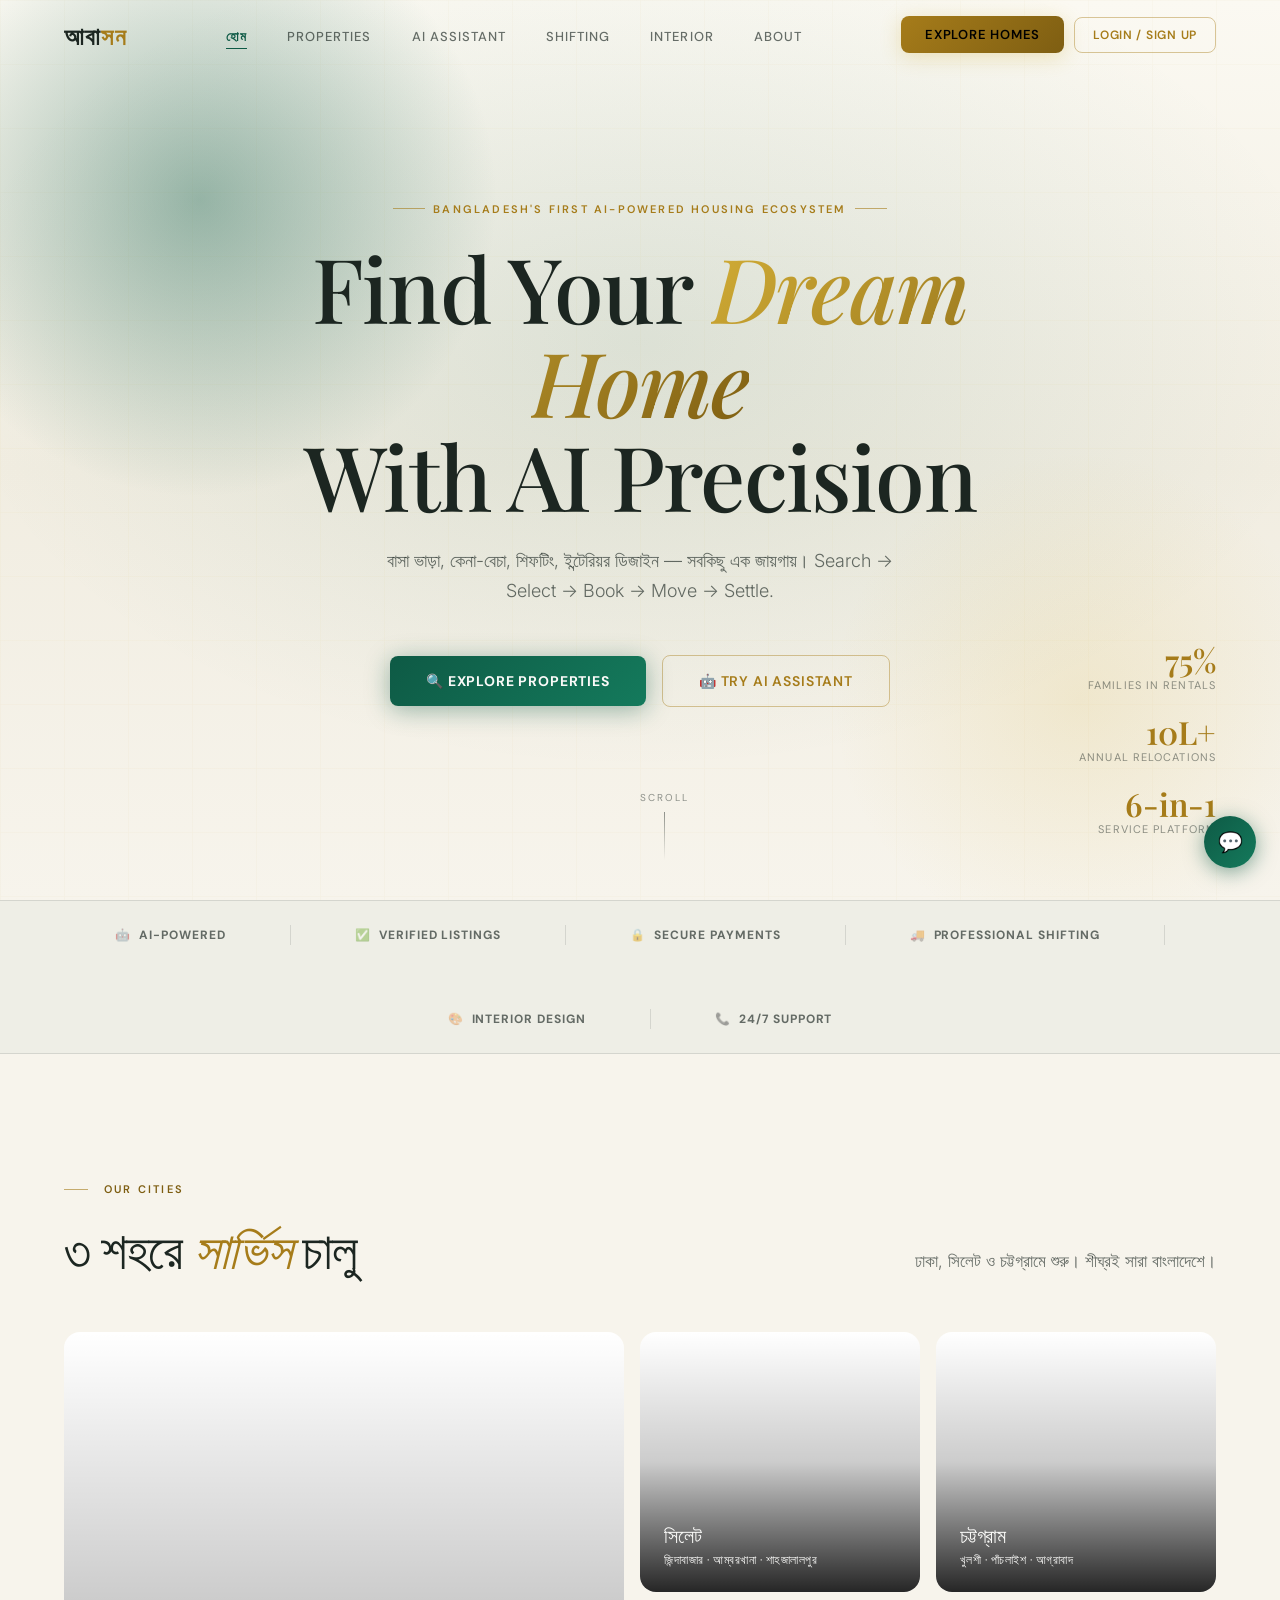
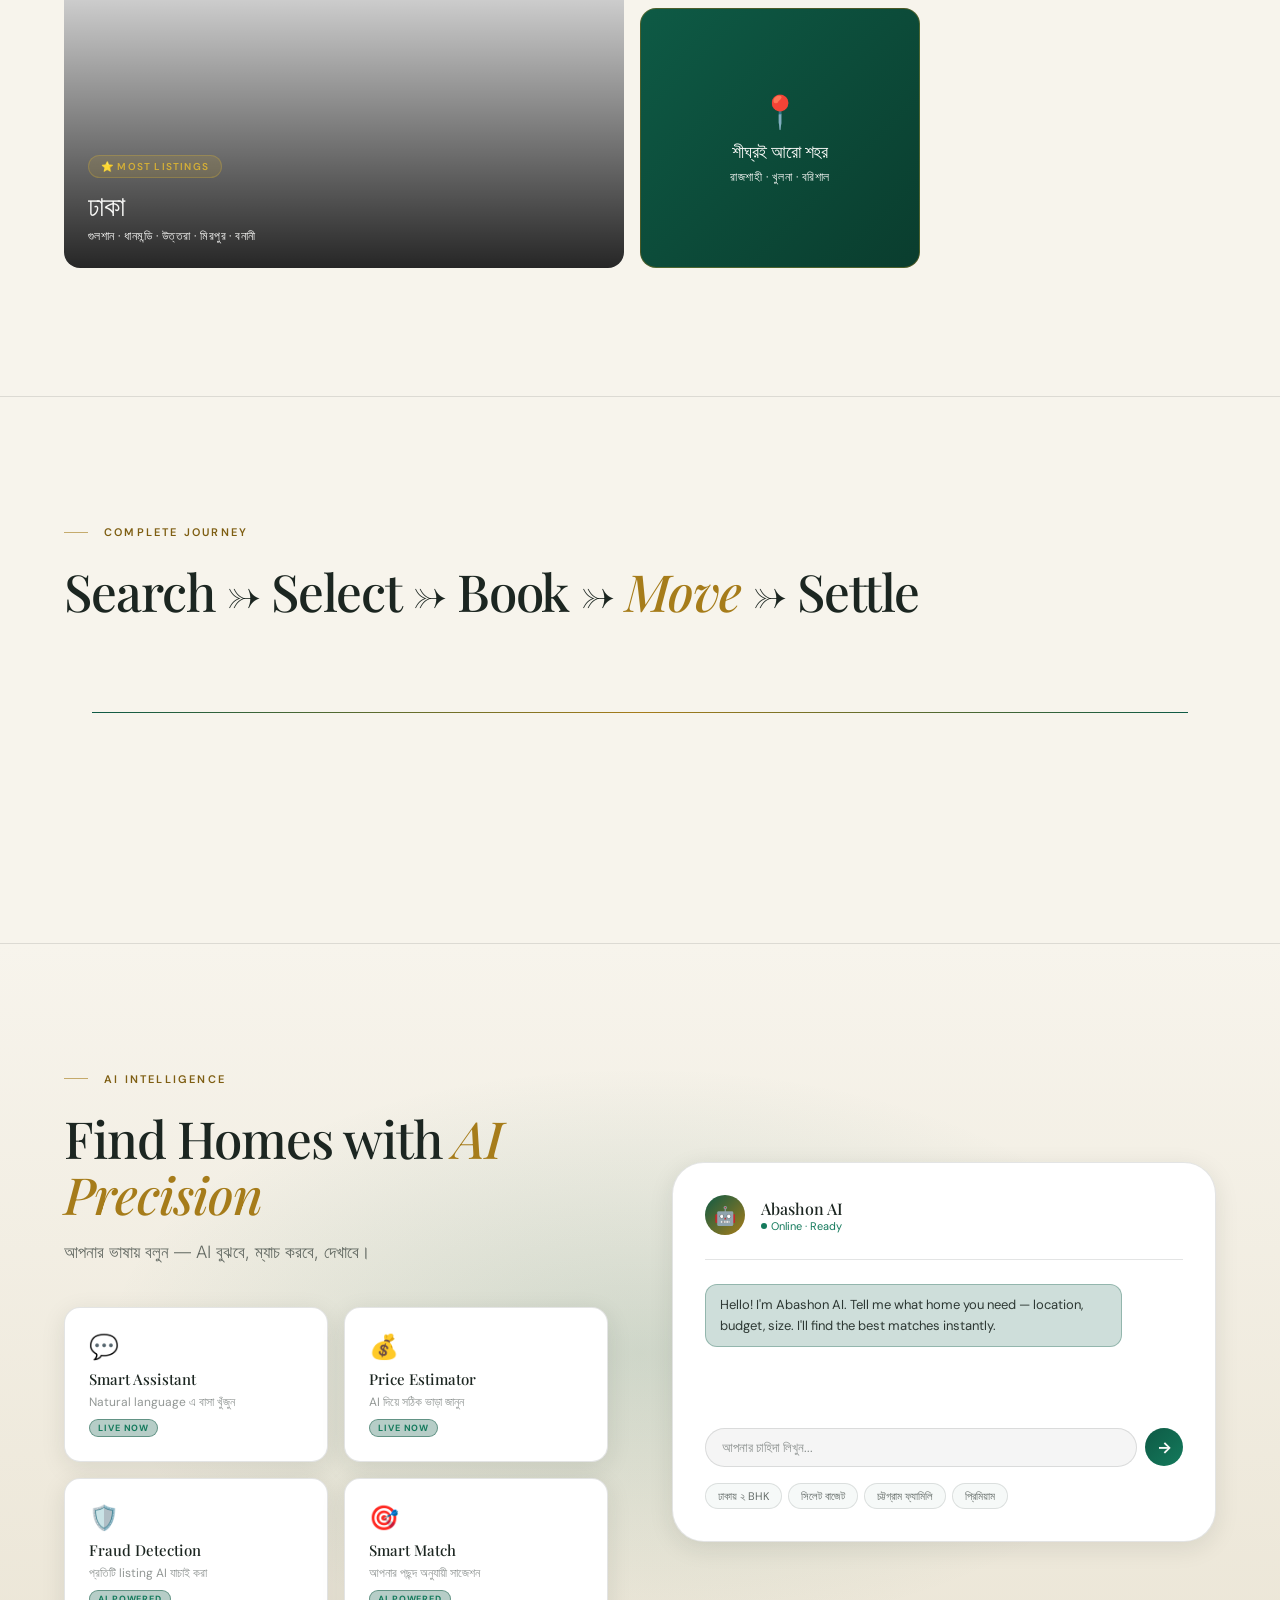
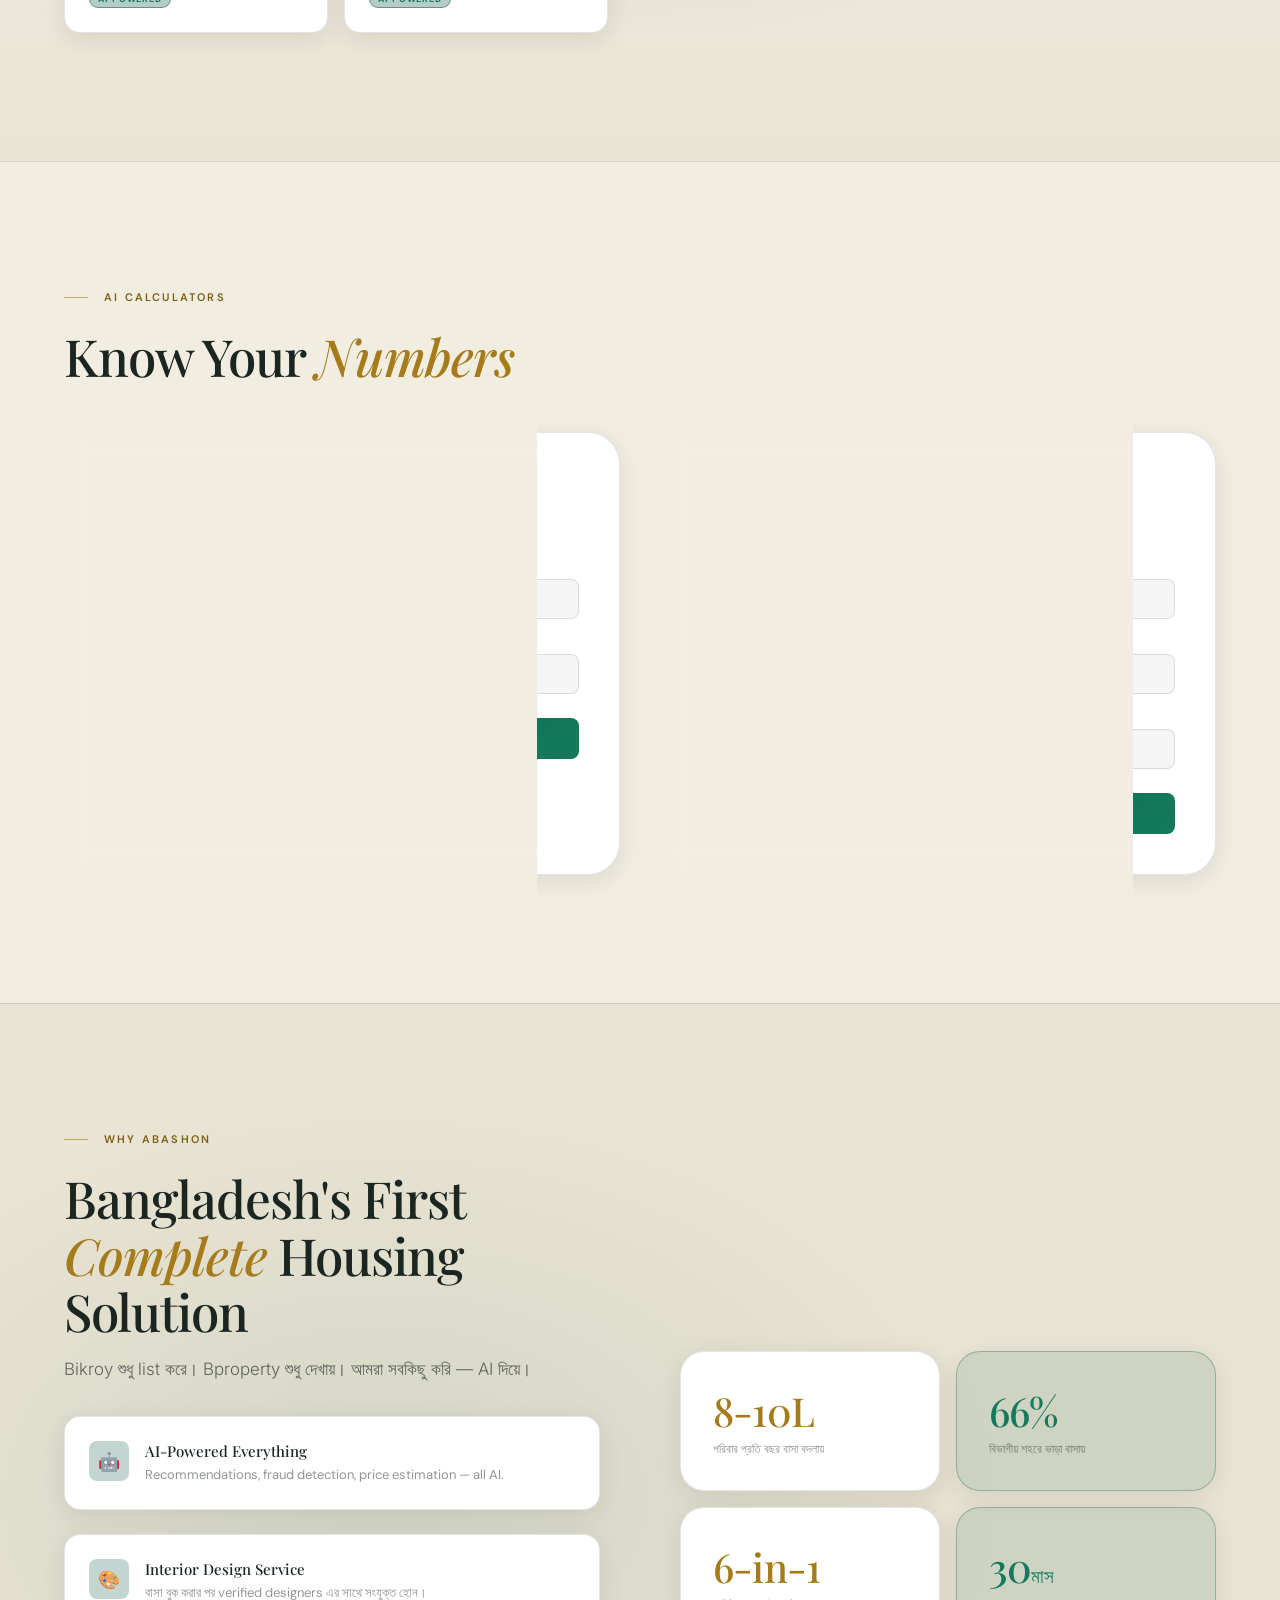
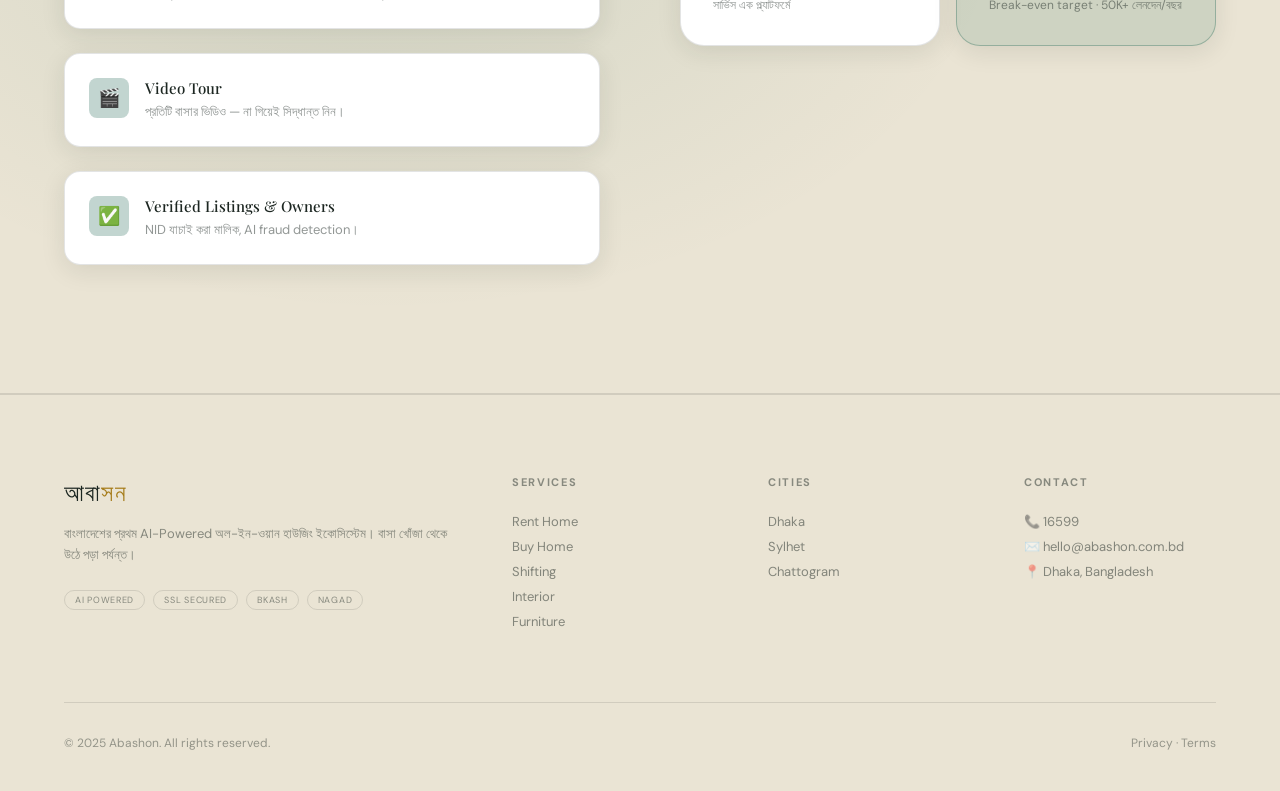
==== index.html @ 8231352d "Adding the Abason project to the github" ====
<!DOCTYPE html>
<html lang="bn">
<head>
<meta charset="UTF-8"/>
<meta name="viewport" content="width=device-width, initial-scale=1.0"/>
<title>Abashon | আবাসন — Luxury Housing Ecosystem</title>
<link href="https://fonts.googleapis.com/css2?family=Playfair+Display:ital,wght@0,400;0,500;0,600;0,700;1,400;1,500&family=Inter:wght@300;400;500;600;700&family=DM+Sans:wght@300;400;500;600&display=swap" rel="stylesheet"/>
<link rel="stylesheet" href="css/style.css"/>
</head>
<body>
<!-- CURSOR -->
<div id="cursor"></div>
<div id="cursor-follower"></div>

<!-- LOADER -->
<div id="loader">
  <div class="loader-logo">আবা<span>সন</span></div>
  <div class="loader-bar-wrap"><div class="loader-bar"></div></div>
  <div class="loader-text">Bangladesh's First AI Housing Ecosystem</div>
</div>

<!-- NAV -->
<nav id="navbar">
  <div class="nav-logo" onclick="goPage('home')" style="cursor:pointer">আবা<span>সন</span></div>
  <ul class="nav-links">
    <li><a data-p="home" onclick="goPage('home')">হোম</a></li>
    <li><a data-p="listings" onclick="goPage('listings')">Properties</a></li>
    <li><a data-p="ai" onclick="goPage('ai')">AI Assistant</a></li>
    <li><a data-p="shifting" onclick="goPage('shifting')">Shifting</a></li>
    <li><a data-p="interior" onclick="goPage('interior')">Interior</a></li>
    <li><a data-p="about" onclick="goPage('about')">About</a></li>
  </ul>
  <div style="display:flex;gap:10px;align-items:center">
    <button id="nav-explore" class="nav-cta ripple-container" onclick="goPage('listings')"><span>Explore Homes</span></button>
    <button id="nav-addprop" class="nav-cta ripple-container" style="display:none" onclick="openAddProperty()"><span>＋ Add Property</span></button>
    <span id="nav-auth" style="display:flex;gap:10px;align-items:center"></span>
  </div>
</nav>

<!-- ═══ HOME PAGE ═══ -->
<div class="page active" id="page-home">

  <!-- HERO -->
  <section class="hero">
    <div class="hero-bg"></div>
    <div class="hero-grid"></div>
    <div class="hero-orb-1"></div>
    <div class="hero-orb-2"></div>
    <div class="hero-content">
      <div class="hero-eyebrow">Bangladesh's First AI-Powered Housing Ecosystem</div>
      <h1 class="hero-h1">Find Your <em>Dream Home</em><br/>With AI Precision</h1>
      <p class="hero-sub">বাসা ভাড়া, কেনা-বেচা, শিফটিং, ইন্টেরিয়র ডিজাইন — সবকিছু এক জায়গায়। Search → Select → Book → Move → Settle.</p>
      <div class="hero-actions">
        <button class="btn-primary ripple-container" onclick="goPage('listings')"><span>🔍 Explore Properties</span></button>
        <button class="btn-outline" onclick="goPage('ai')">🤖 Try AI Assistant</button>
      </div>
    </div>
    <div class="hero-stats">
      <div class="hero-stat"><div class="hero-stat-num"><span class="counter" data-target="75">0</span>%</div><div class="hero-stat-label">Families in Rentals</div></div>
      <div class="hero-stat"><div class="hero-stat-num"><span class="counter" data-target="10">0</span>L+</div><div class="hero-stat-label">Annual Relocations</div></div>
      <div class="hero-stat"><div class="hero-stat-num">6-in-1</div><div class="hero-stat-label">Service Platform</div></div>
    </div>
    <div class="hero-scroll">
      <span class="scroll-text">Scroll</span>
      <div class="scroll-line"></div>
    </div>
  </section>

  <!-- TRUST BAR -->
  <div class="trust-bar">
    <div class="trust-inner">
      <div class="trust-item">🤖 <strong>AI-Powered</strong></div>
      <div class="trust-sep"></div>
      <div class="trust-item">✅ <strong>Verified Listings</strong></div>
      <div class="trust-sep"></div>
      <div class="trust-item">🔒 <strong>Secure Payments</strong></div>
      <div class="trust-sep"></div>
      <div class="trust-item">🚚 <strong>Professional Shifting</strong></div>
      <div class="trust-sep"></div>
      <div class="trust-item">🎨 <strong>Interior Design</strong></div>
      <div class="trust-sep"></div>
      <div class="trust-item">📞 <strong>24/7 Support</strong></div>
    </div>
  </div>

  <!-- CITIES -->
  <section class="city-section">
    <div class="container">
      <div class="city-header reveal">
        <div>
          <div class="section-eyebrow">Our Cities</div>
          <div class="section-title">৩ শহরে <em>সার্ভিস</em> চালু</div>
        </div>
        <p class="section-sub">ঢাকা, সিলেট ও চট্টগ্রামে শুরু। শীঘ্রই সারা বাংলাদেশে।</p>
      </div>
      <div class="city-grid reveal">
        <div class="city-card tall" onclick="filterCityGo('ঢাকা')">
          <div class="city-card-img" style="background-image:url('https://images.unsplash.com/photo-1610642372651-fe6e7bc9a017?w=900&h=700&fit=crop')"></div>
          <div class="city-card-overlay"></div>
          <div class="city-card-body">
            <div class="city-badge">⭐ Most Listings</div>
            <div class="city-name">ঢাকা</div>
            <div class="city-areas">গুলশান · ধানমন্ডি · উত্তরা · মিরপুর · বনানী</div>
          </div>
        </div>
        <div class="city-card" onclick="filterCityGo('সিলেট')">
          <div class="city-card-img" style="background-image:url('https://images.unsplash.com/photo-1596040033229-a9821ebd058d?w=600&h=350&fit=crop')"></div>
          <div class="city-card-overlay"></div>
          <div class="city-card-body">
            <div class="city-name">সিলেট</div>
            <div class="city-areas">জিন্দাবাজার · আম্বরখানা · শাহজালালপুর</div>
          </div>
        </div>
        <div class="city-card" onclick="filterCityGo('চট্টগ্রাম')">
          <div class="city-card-img" style="background-image:url('https://images.unsplash.com/photo-1558618666-fcd25c85cd64?w=600&h=350&fit=crop')"></div>
          <div class="city-card-overlay"></div>
          <div class="city-card-body">
            <div class="city-name">চট্টগ্রাম</div>
            <div class="city-areas">খুলশী · পাঁচলাইশ · আগ্রাবাদ</div>
          </div>
        </div>
        <div class="city-card city-card-soon">
          <div class="city-card-body">
            <div style="font-size:2rem;margin-bottom:8px">📍</div>
            <div class="city-name" style="font-size:1.1rem">শীঘ্রই আরো শহর</div>
            <div class="city-areas" style="margin-top:6px">রাজশাহী · খুলনা · বরিশাল</div>
          </div>
        </div>
      </div>
    </div>
  </section>

  <!-- JOURNEY -->
  <section class="journey-section">
    <div class="container">
      <div class="section-eyebrow reveal">Complete Journey</div>
      <div class="section-title reveal">Search → Select → Book → <em>Move</em> → Settle</div>
      <div class="journey-steps" id="journey-steps"></div>
    </div>
  </section>

  <!-- AI SECTION -->
  <section class="ai-section">
    <div class="container">
      <div class="ai-grid-wrap">
        <div>
          <div class="section-eyebrow reveal">AI Intelligence</div>
          <div class="section-title reveal">Find Homes with <em>AI Precision</em></div>
          <p class="section-sub reveal" style="margin-top:16px">আপনার ভাষায় বলুন — AI বুঝবে, ম্যাচ করবে, দেখাবে।</p>
          <div class="ai-features-grid">
            <div class="ai-feat-card reveal reveal-delay-1"><div class="ai-feat-icon">💬</div><div class="ai-feat-title">Smart Assistant</div><div class="ai-feat-desc">Natural language এ বাসা খুঁজুন</div><span class="ai-feat-tag">Live Now</span></div>
            <div class="ai-feat-card reveal reveal-delay-2"><div class="ai-feat-icon">💰</div><div class="ai-feat-title">Price Estimator</div><div class="ai-feat-desc">AI দিয়ে সঠিক ভাড়া জানুন</div><span class="ai-feat-tag">Live Now</span></div>
            <div class="ai-feat-card reveal reveal-delay-3"><div class="ai-feat-icon">🛡️</div><div class="ai-feat-title">Fraud Detection</div><div class="ai-feat-desc">প্রতিটি listing AI যাচাই করা</div><span class="ai-feat-tag">AI Powered</span></div>
            <div class="ai-feat-card reveal reveal-delay-4"><div class="ai-feat-icon">🎯</div><div class="ai-feat-title">Smart Match</div><div class="ai-feat-desc">আপনার পছন্দ অনুযায়ী সাজেশন</div><span class="ai-feat-tag">AI Powered</span></div>
          </div>
        </div>
        <div class="ai-chat-widget reveal-right">
          <div class="ai-chat-header">
            <div class="ai-chat-av">🤖</div>
            <div>
              <div class="ai-chat-title">Abashon AI</div>
              <div class="ai-chat-status"><div class="status-dot"></div>Online · Ready</div>
            </div>
          </div>
          <div class="ai-chat-msgs" id="home-ai-msgs"></div>
          <div class="ai-chat-input">
            <input class="ai-chat-inp" id="home-ai-inp" placeholder="আপনার চাহিদা লিখুন..." onkeydown="if(event.key==='Enter')homeAI()"/>
            <button class="ai-chat-send" onclick="homeAI()">→</button>
          </div>
          <div class="ai-quick-btns">
            <button class="ai-quick" onclick="homeQ('ঢাকায় ২ BHK ৩০ হাজারের মধ্যে')">ঢাকায় ২ BHK</button>
            <button class="ai-quick" onclick="homeQ('সিলেটে সস্তা বাসা')">সিলেট বাজেট</button>
            <button class="ai-quick" onclick="homeQ('চট্টগ্রামে ফ্যামিলি')">চট্টগ্রাম ফ্যামিলি</button>
            <button class="ai-quick" onclick="homeQ('প্রিমিয়াম ৪ BHK')">প্রিমিয়াম</button>
          </div>
          <div class="ai-results" id="home-ai-results">
            <div class="ai-results-title">🎯 AI Matched Properties</div>
            <div class="ai-result-cards" id="home-ai-cards"></div>
          </div>
        </div>
      </div>
    </div>
  </section>

  <!-- ESTIMATORS -->
  <section class="estimator-section">
    <div class="container">
      <div class="section-eyebrow reveal">AI Calculators</div>
      <div class="section-title reveal">Know Your <em>Numbers</em></div>
      <div class="est-grid" style="margin-top:48px">
        <div class="est-card reveal reveal-delay-1">
          <div class="est-card-title">💰 Rental Price Estimator</div>
          <div class="est-card-sub">এলাকা ও সাইজ দিন — AI সঠিক ভাড়া বলে দেবে</div>
          <div class="est-form">
            <div class="est-row">
              <div class="est-field"><label class="est-label">City</label><select class="est-select" id="e-city"><option value="ঢাকা">ঢাকা</option><option value="সিলেট">সিলেট</option><option value="চট্টগ্রাম">চট্টগ্রাম</option></select></div>
              <div class="est-field"><label class="est-label">Area</label><select class="est-select" id="e-area"><option>গুলশান</option><option>বনানী</option><option>ধানমন্ডি</option><option>মিরপুর</option><option>উত্তরা</option><option>শাহজালালপুর</option><option>খুলশী</option></select></div>
            </div>
            <div class="est-row">
              <div class="est-field"><label class="est-label">Bedrooms</label><select class="est-select" id="e-bed"><option value="1">১ বেড</option><option value="2">২ বেড</option><option value="3">৩ বেড</option><option value="4">৪ বেড</option></select></div>
              <div class="est-field"><label class="est-label">Size (sqft)</label><input class="est-input" id="e-sqft" type="number" value="900"/></div>
            </div>
            <button class="est-btn ripple-container" onclick="estRent()">🤖 <span>Estimate with AI</span></button>
          </div>
          <div class="est-result" id="e-res">
            <div class="est-result-label">AI Estimate</div>
            <div class="est-result-price" id="e-price"></div>
            <div class="est-result-range" id="e-range"></div>
          </div>
        </div>
        <div class="est-card reveal reveal-delay-2">
          <div class="est-card-title">🚛 Shifting Cost Calculator</div>
          <div class="est-card-sub">লোকেশন ও মালামাল দিন — খরচ জানুন</div>
          <div class="est-form">
            <div class="est-field"><label class="est-label">Pickup Location</label><select class="est-select" id="sc-from"><option>গুলশান, ঢাকা</option><option>ধানমন্ডি, ঢাকা</option><option>মিরপুর, ঢাকা</option><option>শাহজালালপুর, সিলেট</option><option>খুলশী, চট্টগ্রাম</option></select></div>
            <div class="est-field"><label class="est-label">Drop Location</label><select class="est-select" id="sc-to"><option>উত্তরা, ঢাকা</option><option>বনানী, ঢাকা</option><option>আম্বরখানা, সিলেট</option><option>আগ্রাবাদ, চট্টগ্রাম</option></select></div>
            <div class="est-row">
              <div class="est-field"><label class="est-label">Load Size</label><select class="est-select" id="sc-load"><option value="small">ছোট (১ রুম)</option><option value="medium">মাঝারি (২-৩ রুম)</option><option value="large">বড় (৪+ রুম)</option></select></div>
              <div class="est-field"><label class="est-label">Labor</label><select class="est-select" id="sc-labor"><option value="no">না</option><option value="yes">২ জন</option><option value="yes4">৪ জন</option></select></div>
            </div>
            <button class="est-btn ripple-container" onclick="calcShift()">🚛 <span>Calculate Cost</span></button>
          </div>
          <div class="est-result" id="sc-res">
            <div class="est-result-label">Estimated Cost</div>
            <div class="est-result-price" id="sc-p"></div>
            <div class="est-result-range" id="sc-n"></div>
          </div>
        </div>
      </div>
    </div>
  </section>

  <!-- WHY US -->
  <section class="why-section">
    <div class="container">
      <div class="why-grid">
        <div>
          <div class="section-eyebrow reveal">Why Abashon</div>
          <div class="section-title reveal">Bangladesh's First<br/><em>Complete</em> Housing Solution</div>
          <p class="section-sub reveal" style="margin-top:16px;margin-bottom:32px">Bikroy শুধু list করে। Bproperty শুধু দেখায়। আমরা সবকিছু করি — AI দিয়ে।</p>
          <div class="why-feats">
            <div class="why-feat reveal"><div class="why-feat-icon">🤖</div><div><div class="why-feat-title">AI-Powered Everything</div><div class="why-feat-desc">Recommendations, fraud detection, price estimation — all AI.</div></div></div>
            <div class="why-feat reveal reveal-delay-1"><div class="why-feat-icon">🎨</div><div><div class="why-feat-title">Interior Design Service</div><div class="why-feat-desc">বাসা বুক করার পর verified designers এর সাথে সংযুক্ত হোন।</div></div></div>
            <div class="why-feat reveal reveal-delay-2"><div class="why-feat-icon">🎬</div><div><div class="why-feat-title">Video Tour</div><div class="why-feat-desc">প্রতিটি বাসার ভিডিও — না গিয়েই সিদ্ধান্ত নিন।</div></div></div>
            <div class="why-feat reveal reveal-delay-3"><div class="why-feat-icon">✅</div><div><div class="why-feat-title">Verified Listings & Owners</div><div class="why-feat-desc">NID যাচাই করা মালিক, AI fraud detection।</div></div></div>
          </div>
        </div>
        <div class="why-stats-grid">
          <div class="why-stat reveal"><div class="why-stat-num"><span class="counter" data-target="9">0</span>-10L</div><div class="why-stat-label">পরিবার প্রতি বছর বাসা বদলায়</div></div>
          <div class="why-stat accent reveal reveal-delay-1"><div class="why-stat-num"><span class="counter" data-target="75">0</span>%</div><div class="why-stat-label">বিভাগীয় শহরে ভাড়া বাসায়</div></div>
          <div class="why-stat reveal reveal-delay-2"><div class="why-stat-num">6-in-1</div><div class="why-stat-label">সার্ভিস এক প্ল্যাটফর্মে</div></div>
          <div class="why-stat accent reveal reveal-delay-3"><div class="why-stat-num">30<span style="font-size:1.2rem">মাস</span></div><div class="why-stat-label">Break-even target · 50K+ লেনদেন/বছর</div></div>
        </div>
      </div>
    </div>
  </section>

  <footer>
    <div class="foot-grid">
      <div>
        <div class="foot-brand-name">আবা<span>সন</span></div>
        <p class="foot-desc">বাংলাদেশের প্রথম AI-Powered অল-ইন-ওয়ান হাউজিং ইকোসিস্টেম। বাসা খোঁজা থেকে উঠে পড়া পর্যন্ত।</p>
        <div class="foot-badges"><span class="foot-badge">AI Powered</span><span class="foot-badge">SSL Secured</span><span class="foot-badge">bKash</span><span class="foot-badge">Nagad</span></div>
      </div>
      <div class="foot-col"><h4>Services</h4><a onclick="goPage('listings')">Rent Home</a><a onclick="goPage('listings')">Buy Home</a><a onclick="goPage('shifting')">Shifting</a><a onclick="goPage('interior')">Interior</a><a onclick="goPage('furniture')">Furniture</a></div>
      <div class="foot-col"><h4>Cities</h4><a onclick="filterCityGo('ঢাকা')">Dhaka</a><a onclick="filterCityGo('সিলেট')">Sylhet</a><a onclick="filterCityGo('চট্টগ্রাম')">Chattogram</a></div>
      <div class="foot-col"><h4>Contact</h4><a href="#">📞 16599</a><a href="#">✉️ hello@abashon.com.bd</a><a href="#">📍 Dhaka, Bangladesh</a></div>
    </div>
    <div class="foot-bottom"><span>© 2025 Abashon. All rights reserved.</span><span>Privacy · Terms</span></div>
  </footer>
</div>

<!-- LISTINGS PAGE -->
<div class="page" id="page-listings">
  <div style="padding:120px 64px 80px;max-width:1280px;margin:0 auto">
    <div style="display:flex;align-items:flex-end;justify-content:space-between;margin-bottom:48px;flex-wrap:wrap;gap:16px">
      <div><div class="section-eyebrow">Properties</div><div class="section-title" style="margin-bottom:0">Verified <em>Listings</em></div></div>
      <button class="btn-primary" onclick="goPage('ai')">🤖 AI Search</button>
    </div>
    <div class="filter-bar">
      <button class="filter-btn active" onclick="fPill(this,'')">All</button>
      <button class="filter-btn" onclick="fPill(this,'ঢাকা')">Dhaka</button>
      <button class="filter-btn" onclick="fPill(this,'সিলেট')">Sylhet</button>
      <button class="filter-btn" onclick="fPill(this,'চট্টগ্রাম')">Chattogram</button>
      <button class="filter-btn" onclick="fPill(this,'RENT')">Rent</button>
      <button class="filter-btn" onclick="fPill(this,'SALE')">Sale</button>
      <select class="filter-sort" onchange="sortP(this.value)">
        <option value="def">Recommended</option>
        <option value="low">Lowest Price</option>
        <option value="high">Highest Price</option>
      </select>
    </div>
    <div class="prop-grid" id="pgrid"></div>
  </div>
</div>

<!-- AI PAGE -->
<div class="page" id="page-ai">
  <div style="display:grid;grid-template-columns:400px 1fr;min-height:100vh">
    <div style="background:var(--bg-3);border-right:1px solid var(--border);padding:100px 32px 32px;display:flex;flex-direction:column;position:sticky;top:0;height:100vh">
      <div style="font-family:var(--font-display);font-size:1.5rem;font-weight:500;color:var(--white);margin-bottom:4px">🤖 AI Housing<br/><em style="color:var(--gold)">Assistant</em></div>
      <p style="font-family:var(--font-ui);font-size:.8125rem;color:var(--white-30);margin-bottom:24px;line-height:1.6">আপনার চাহিদা বলুন — AI রিয়েল-টাইমে সেরা বাসা খুঁজে দেবে</p>
      <div class="ai-full-msgs" id="ai-full-msgs" style="flex:1;overflow-y:auto;display:flex;flex-direction:column;gap:10px;margin-bottom:16px"></div>
      <div style="display:flex;gap:8px">
        <input id="ai-fi" style="flex:1;padding:10px 16px;background:var(--glass);border:1px solid var(--border);border-radius:100px;color:var(--white);font-family:var(--font-ui);font-size:.8125rem;outline:none" placeholder="বাসার ধরন, এলাকা, বাজেট..." onkeydown="if(event.key==='Enter')fullAI()"/>
        <button onclick="fullAI()" style="width:40px;height:40px;border-radius:50%;background:linear-gradient(135deg,var(--emerald),var(--emerald-l));color:var(--ink-white);font-weight:700;font-size:1rem;display:flex;align-items:center;justify-content:center;flex-shrink:0;border:none;cursor:pointer">→</button>
      </div>
      <div style="display:flex;gap:6px;flex-wrap:wrap;margin-top:12px">
        <button class="ai-quick" onclick="aiQ('গুলশানে ২ BHK ৩০-৪০ হাজার লিফট লাগবে')">গুলশান ২ BHK</button>
        <button class="ai-quick" onclick="aiQ('সিলেটে ১৫ হাজারের মধ্যে')">সিলেট বাজেট</button>
        <button class="ai-quick" onclick="aiQ('চট্টগ্রামে ৩ বেডরুমের ফ্যামিলি')">চট্টগ্রাম</button>
        <button class="ai-quick" onclick="aiQ('ব্যাচেলরের জন্য ছোট স্টুডিও')">ব্যাচেলর</button>
        <button class="ai-quick" onclick="aiQ('৪ BHK প্রিমিয়াম ফ্ল্যাট')">প্রিমিয়াম</button>
      </div>
    </div>
    <div style="padding:100px 48px 48px;overflow-y:auto;background:var(--bg-2)">
      <div id="ai-res-hd" style="margin-bottom:32px">
        <div id="ai-res-ttl" style="font-family:var(--font-display);font-size:1.75rem;font-weight:500;color:var(--white);margin-bottom:6px">AI Housing Matcher</div>
        <div id="ai-res-sub" style="font-family:var(--font-ui);font-size:.875rem;color:var(--white-30)">বাম দিকে আপনার চাহিদা লিখুন</div>
      </div>
      <div id="ai-match">
        <div style="text-align:center;padding:80px 20px">
          <div style="font-size:3rem;margin-bottom:16px">🤖</div>
          <div style="font-family:var(--font-display);font-size:1.25rem;color:var(--white-60);margin-bottom:8px">AI Assistant Ready</div>
          <div style="font-family:var(--font-ui);font-size:.875rem;color:var(--white-30)">যেমন: "ধানমন্ডিতে ২ BHK চাই, বাজেট ২৫ হাজার"</div>
        </div>
      </div>
    </div>
  </div>
</div>

<!-- SHIFTING PAGE -->
<div class="page" id="page-shifting">
  <div style="padding:100px 64px 80px;max-width:1200px;margin:0 auto">
    <div style="background:linear-gradient(135deg,var(--emerald-d),var(--bg-3));border:1px solid var(--border-gold);border-radius:32px;padding:56px;text-align:center;margin-bottom:48px">
      <div style="font-family:var(--font-display);font-size:2.5rem;font-weight:700;color:var(--ink-white);margin-bottom:12px">🚚 Shifting Service</div>
      <p style="color:rgba(250,250,248,.75);font-size:1.0625rem">Moving is Stressful — We Make it Easy</p>
    </div>
    <div style="display:grid;grid-template-columns:1fr 1fr;gap:48px;margin-bottom:48px">
      <div class="est-card">
        <div class="est-card-title">AI Cost Calculator</div>
        <div class="est-card-sub">লোকেশন ও মালামাল দিন</div>
        <div class="est-form">
          <div class="est-field"><label class="est-label">Pickup</label><select class="est-select" id="sc2-from"><option>গুলশান, ঢাকা</option><option>ধানমন্ডি, ঢাকা</option><option>মিরপুর, ঢাকা</option><option>শাহজালালপুর, সিলেট</option><option>খুলশী, চট্টগ্রাম</option></select></div>
          <div class="est-field"><label class="est-label">Drop</label><select class="est-select" id="sc2-to"><option>উত্তরা, ঢাকা</option><option>বনানী, ঢাকা</option><option>আম্বরখানা, সিলেট</option><option>আগ্রাবাদ, চট্টগ্রাম</option></select></div>
          <div class="est-row">
            <div class="est-field"><label class="est-label">Load</label><select class="est-select" id="sc2-load"><option value="small">ছোট</option><option value="medium">মাঝারি</option><option value="large">বড়</option></select></div>
            <div class="est-field"><label class="est-label">Labor</label><select class="est-select" id="sc2-labor"><option value="no">না</option><option value="yes">২ জন</option><option value="yes4">৪ জন</option></select></div>
          </div>
          <button class="est-btn" onclick="calcShift2()">🚛 Calculate</button>
        </div>
        <div class="est-result" id="sc2-res"><div class="est-result-label">Estimated Cost</div><div class="est-result-price" id="sc2-p"></div><div class="est-result-range" id="sc2-n"></div></div>
      </div>
      <div style="display:flex;flex-direction:column;gap:16px;justify-content:center">
        <div style="padding:24px;background:var(--glass);border:1px solid var(--border);border-radius:16px">
          <div style="font-family:var(--font-display);font-size:1.125rem;color:var(--white);margin-bottom:8px">✅ Professional Team</div>
          <div style="font-family:var(--font-ui);font-size:.8125rem;color:var(--white-30)">Trained professionals handle everything</div>
        </div>
        <div style="padding:24px;background:var(--glass);border:1px solid var(--border);border-radius:16px">
          <div style="font-family:var(--font-display);font-size:1.125rem;color:var(--white);margin-bottom:8px">🔒 Insured & Safe</div>
          <div style="font-family:var(--font-ui);font-size:.8125rem;color:var(--white-30)">All items insured during transit</div>
        </div>
        <div style="padding:24px;background:var(--glass);border:1px solid var(--border);border-radius:16px">
          <div style="font-family:var(--font-display);font-size:1.125rem;color:var(--white);margin-bottom:8px">📍 Real-time Tracking</div>
          <div style="font-family:var(--font-ui);font-size:.8125rem;color:var(--white-30)">Track your move in real-time</div>
        </div>
      </div>
    </div>
    <div class="section-eyebrow" style="margin-bottom:24px">Our Services</div>
    <div class="svc-grid" id="svc-grid"></div>
  </div>
</div>

<!-- INTERIOR PAGE -->
<div class="page" id="page-interior">
  <div style="padding:100px 64px 80px;max-width:1280px;margin:0 auto">
    <div style="background:linear-gradient(135deg,rgba(14,90,69,.07),rgba(166,124,26,.06));border:1px solid var(--border-gold);border-radius:32px;padding:56px;text-align:center;margin-bottom:48px">
      <div style="font-family:var(--font-display);font-size:2.5rem;font-weight:500;color:var(--emerald);margin-bottom:12px">🎨 Interior Design</div>
      <p style="color:var(--white-60);font-size:1.0625rem">নতুন বাসা — নিজের মতো সাজান। Verified designers এর সাথে সংযুক্ত হোন।</p>
    </div>
    <div class="int-grid" id="int-grid"></div>
  </div>
</div>

<!-- FURNITURE PAGE -->
<div class="page" id="page-furniture">
  <div style="padding:100px 64px 80px;max-width:1280px;margin:0 auto">
    <div style="background:linear-gradient(135deg,rgba(14,90,69,.07),rgba(166,124,26,.06));border:1px solid var(--border-gold);border-radius:32px;padding:56px;text-align:center;margin-bottom:48px">
      <div style="font-family:var(--font-display);font-size:2.5rem;font-weight:500;color:var(--emerald);margin-bottom:12px">🛋️ Furniture Marketplace</div>
      <p style="color:var(--white-60);font-size:1.0625rem">নতুন ও পুরাতন ফার্নিচার কিনুন বা বিক্রি করুন।</p>
    </div>
    <div class="fur-grid" id="fur-grid"></div>
  </div>
</div>

<!-- ABOUT PAGE -->
<div class="page" id="page-about">
  <div class="about-section" style="padding:100px 64px 80px">
    <div class="container">
      <div style="text-align:center;margin-bottom:64px">
        <div class="section-eyebrow" style="justify-content:center">About Us</div>
        <div class="section-title" style="margin-bottom:12px">Bangladesh's First<br/>AI-Powered <em>Housing Ecosystem</em></div>
        <p style="font-family:var(--font-ui);font-size:1rem;color:var(--white-30);max-width:580px;margin:0 auto;line-height:1.7">Abashon হলো বাংলাদেশের প্রথম integrated housing ecosystem।</p>
      </div>
      <div class="about-grid">
        <div class="about-card reveal">
          <div class="about-card-title">💰 Revenue Streams</div>
          <div class="rev-list">
            <div class="rev-item"><div class="rev-num">১</div>Premium property listing fees</div>
            <div class="rev-item"><div class="rev-num">২</div>Transaction commission</div>
            <div class="rev-item"><div class="rev-num">৩</div>Shifting service charges</div>
            <div class="rev-item"><div class="rev-num">৪</div>Furniture marketplace commission</div>
            <div class="rev-item"><div class="rev-num">৫</div>Interior designer ad fees</div>
            <div class="rev-item"><div class="rev-num">৬</div>Premium subscription</div>
          </div>
        </div>
        <div class="about-card reveal reveal-delay-1">
          <div class="about-card-title">🎯 Milestones</div>
          <div class="ms-list">
            <div class="ms-item"><div class="ms-icon">🚀</div><div><div class="ms-title">Launch — July 2026</div><div class="ms-desc">ঢাকা, সিলেট, চট্টগ্রাম। ১০০+ verified properties।</div></div></div>
            <div class="ms-item"><div class="ms-icon">📈</div><div><div class="ms-title">6–12 Months</div><div class="ms-desc">৮০-৯০ লাখ revenue। ২,৫০০+ families। ৬০-৮০ jobs।</div></div></div>
            <div class="ms-item"><div class="ms-icon">🌏</div><div><div class="ms-title">5-Year Vision</div><div class="ms-desc">৬৪ districts। 2% market share। 50K+ transactions/year।</div></div></div>
          </div>
        </div>
        <div class="about-card reveal reveal-delay-2" style="grid-column:span 2">
          <div class="about-card-title">⚔️ Competitive Advantage</div>
          <div class="comp-table-wrap">
            <table class="comp-table">
              <tr><th>Feature</th><th>Bikroy</th><th>Bproperty</th><th>Pack n Move</th><th>Abashon ✨</th></tr>
              <tr><td>Property Listing</td><td class="yes">✓</td><td class="yes">✓</td><td class="no">✗</td><td class="ab yes">✓</td></tr>
              <tr><td>Shifting Service</td><td class="no">✗</td><td class="no">✗</td><td class="yes">✓</td><td class="ab yes">✓</td></tr>
              <tr><td>AI Recommendation</td><td class="no">✗</td><td class="no">✗</td><td class="no">✗</td><td class="ab yes">✓</td></tr>
              <tr><td>Interior Design</td><td class="no">✗</td><td class="no">✗</td><td class="no">✗</td><td class="ab yes">✓</td></tr>
              <tr><td>Video Tour</td><td class="no">✗</td><td class="no">✗</td><td class="no">✗</td><td class="ab yes">✓</td></tr>
              <tr><td>Fraud Detection AI</td><td class="no">✗</td><td class="no">✗</td><td class="no">✗</td><td class="ab yes">✓</td></tr>
            </table>
          </div>
        </div>
        <div class="vision-card reveal">
          <div class="vision-title">বাংলাদেশের সকল ৬৪ জেলায় বিস্তার করে দেশের leading PropTech platform হওয়া</div>
          <p class="vision-desc">কর্মসংস্থান তৈরি করে এবং housing accessibility উন্নত করে সারাদেশের মানুষের জীবনকে সহজ করা।</p>
        </div>
      </div>
    </div>
  </div>
</div>

<!-- DASHBOARD PAGE -->
<div class="page" id="page-dashboard">
  <div style="padding:100px 64px 80px">
    <div id="dash-buyer">
    <div class="dash-grid" style="max-width:1280px;margin:0 auto">
      <div class="dash-side">
        <div class="dash-user-av" id="db-av">স</div>
        <div class="dash-user-name" id="db-nm">সুদীপ্ত</div>
        <div style="text-align:center;margin:6px 0 4px"><span class="role-badge buyer">🛒 Buyer</span></div>
        <div class="dash-user-email" id="db-em">user@abashon.com.bd</div>
        <div class="dash-menu">
          <div class="dm active">📊 Overview</div>
          <div class="dm">🏠 Saved Homes</div>
          <div class="dm">📅 Bookings</div>
          <div class="dm">💳 Payments</div>
          <div class="dm">🚚 Shifting</div>
          <div class="dm">🔔 Alerts</div>
        </div>
      </div>
      <div class="dash-content">
        <div class="stat-row">
          <div class="stat-c"><div class="stat-n"><span class="counter" data-target="3">0</span></div><div class="stat-l">Saved Homes</div></div>
          <div class="stat-c"><div class="stat-n"><span class="counter" data-target="1">0</span></div><div class="stat-l">Active Booking</div></div>
          <div class="stat-c"><div class="stat-n">৳4,500</div><div class="stat-l">Total Paid</div></div>
          <div class="stat-c"><div class="stat-n"><span class="counter" data-target="2">0</span></div><div class="stat-l">Shifting Orders</div></div>
        </div>
        <div class="dash-card">
          <div class="dash-card-title">📅 Recent Bookings</div>
          <div class="bk-item"><img class="bk-img" src="https://images.unsplash.com/photo-1600585154340-be6161a56a0c?w=100&h=80&fit=crop"/><div style="flex:1"><div class="bk-t">৩ BHK Apartment, Gulshan</div><div class="bk-l">📍 Gulshan 2, Dhaka · ৳45,000/mo</div></div><div class="bk-st ok">Confirmed</div></div>
          <div class="bk-item"><img class="bk-img" src="https://images.unsplash.com/photo-1580587771525-78b9dba3b914?w=100&h=80&fit=crop"/><div style="flex:1"><div class="bk-t">২ BHK House, Shahjalal</div><div class="bk-l">📍 Shahjalal, Sylhet · ৳18,000/mo</div></div><div class="bk-st pend">Pending</div></div>
        </div>
        <div class="dash-card">
          <div class="dash-card-title">❤️ Saved Homes</div>
          <div class="prop-grid" id="saved-grid" style="grid-template-columns:repeat(auto-fill,minmax(260px,1fr))"></div>
        </div>
      </div>
    </div>
    </div>
    <div id="dash-seller" style="display:none;max-width:1280px;margin:0 auto"></div>
  </div>
</div>

<div id="toast-wrap"></div>

<!-- ADD PROPERTY MODAL (seller) -->
<div class="overlay" id="addp-ov" onclick="if(event.target===this)closeM('addp-ov')">
  <div class="modal" style="max-width:560px">
    <button class="modal-x" onclick="closeM('addp-ov')">✕</button>
    <div style="padding:28px">
      <div style="font-family:var(--font-display);font-size:1.5rem;font-weight:500;color:var(--white)">＋ List a Property</div>
      <div class="auth-note" style="margin-bottom:14px">Seller — <span id="addp-seller"></span></div>
      <div class="prog-steps" style="margin-bottom:18px">
        <div class="prog-s on" id="aps1"><div class="prog-dot">1</div><div class="prog-lbl">Details</div></div>
        <div class="prog-s" id="aps2"><div class="prog-dot">2</div><div class="prog-lbl">Review</div></div>
        <div class="prog-s" id="aps3"><div class="prog-dot">✓</div><div class="prog-lbl">Done</div></div>
      </div>
      <div class="auth-err" id="addp-err"></div>

      <div id="apsc1">
        <div class="auth-field"><label>Property title</label><input id="ap-title" placeholder="e.g. 3 Bed Apartment in Gulshan"/></div>
        <div class="auth-row">
          <div class="auth-field"><label>City</label><select id="ap-city" class="form-i"><option>Dhaka</option><option>Sylhet</option><option>Chattogram</option></select></div>
          <div class="auth-field"><label>Area</label><input id="ap-area" placeholder="e.g. Gulshan"/></div>
        </div>
        <div class="auth-row">
          <div class="auth-field"><label>Type</label><select id="ap-type" class="form-i"><option>Apartment</option><option>Duplex</option></select></div>
          <div class="auth-field"><label>Monthly Rent (৳)</label><input id="ap-rent" inputmode="numeric" placeholder="45000"/></div>
        </div>
        <div class="auth-row">
          <div class="auth-field"><label>Bedrooms</label><input id="ap-beds" inputmode="numeric" placeholder="3"/></div>
          <div class="auth-field"><label>Bathrooms</label><input id="ap-baths" inputmode="numeric" placeholder="2"/></div>
        </div>
        <div class="auth-row">
          <div class="auth-field"><label>Size (sqft)</label><input id="ap-sqft" inputmode="numeric" placeholder="1400"/></div>
          <div class="auth-field"><label>Furnished</label><select id="ap-furn" class="form-i"><option>Unfurnished</option><option>Semi-Furnished</option><option>Fully Furnished</option></select></div>
        </div>
        <div class="auth-field"><label>Contact phone</label><input id="ap-phone" inputmode="numeric" placeholder="01XXXXXXXXX"/></div>
        <button class="auth-submit" onclick="addpReview()">Review →</button>
      </div>

      <div id="apsc2" style="display:none">
        <div id="addp-review" class="pbox" style="margin-bottom:16px"></div>
        <div style="text-align:center;margin-bottom:12px"><span class="demo-label">🔒 Demo Mode — listing stored locally in this browser</span></div>
        <button class="auth-submit" onclick="confirmAddProperty()">✅ Confirm &amp; Publish</button>
        <button class="btn-back-sm" onclick="apStep(1)">← Back</button>
      </div>

      <div id="apsc3" style="display:none;text-align:center;padding:20px 0">
        <div style="font-size:3rem;margin-bottom:10px">🎉</div>
        <div style="font-family:var(--font-display);font-size:1.4rem;color:var(--white);margin-bottom:6px">Property Published!</div>
        <div class="auth-note" style="margin-bottom:16px">Listing ID: <span id="addp-lid" style="color:var(--gold-d);font-weight:700"></span> · Status: Pending review</div>
        <button class="auth-submit" onclick="addpDone()">Go to Dashboard →</button>
      </div>
    </div>
  </div>
</div>

<!-- AUTH MODAL -->
<div class="overlay" id="auth-ov" onclick="if(event.target===this)closeM('auth-ov')">
  <div class="modal" style="max-width:480px">
    <button class="modal-x" onclick="closeM('auth-ov')">✕</button>
    <div style="padding:32px">
      <div style="font-family:var(--font-display);font-size:1.5rem;font-weight:500;color:var(--white);margin-bottom:4px">আবা<span style="color:var(--gold)">সন</span> Account</div>
      <div id="auth-ctx" class="auth-note" style="margin-bottom:18px"></div>

      <div class="role-toggle" id="role-toggle">
        <div class="role-opt buyer on" id="ro-buyer" onclick="setRole('buyer')">🛒 Buyer</div>
        <div class="role-opt seller" id="ro-seller" onclick="setRole('seller')">🏷️ Seller</div>
      </div>

      <div class="auth-tabs">
        <div class="auth-tab on" id="tab-login" onclick="setAuthMode('login')">Login</div>
        <div class="auth-tab" id="tab-signup" onclick="setAuthMode('signup')">Sign up</div>
      </div>

      <div class="auth-err" id="auth-err"></div>

      <!-- LOGIN -->
      <div id="auth-login">
        <div class="auth-field"><label>Username</label><input id="lg-user" placeholder="username" autocomplete="off"/></div>
        <div class="auth-field"><label>Password</label><input id="lg-pass" type="password" placeholder="••••••••"/></div>
        <button class="auth-submit" onclick="doLogin()">Login</button>
      </div>

      <!-- SIGNUP -->
      <div id="auth-signup" style="display:none">
        <div class="auth-field"><label>Full name</label><input id="su-name" placeholder="আপনার নাম"/></div>
        <div class="auth-row">
          <div class="auth-field"><label>Username</label><input id="su-user" placeholder="username"/></div>
          <div class="auth-field"><label>Phone</label><input id="su-phone" placeholder="01XXXXXXXXX" inputmode="numeric"/></div>
        </div>
        <div class="auth-field"><label>NID number <span style="color:var(--white-30);font-weight:400;text-transform:none;letter-spacing:0"> · জাতীয় পরিচয়পত্র</span></label><input id="su-nid" placeholder="10, 13 or 17 digits" inputmode="numeric"/></div>
        <div class="auth-field"><label id="su-loc-label">Home address</label><textarea id="su-loc" rows="2" placeholder="বাসা/এলাকার ঠিকানা"></textarea></div>
        <div class="auth-field"><label>Password</label><input id="su-pass" type="password" placeholder="min 4 characters"/></div>
        <button class="auth-submit" id="su-btn" onclick="doSignup()">Create account</button>
        <div id="su-otp-wrap" style="display:none;margin-top:14px;padding-top:14px;border-top:1px solid var(--border)">
          <div class="auth-field"><label>OTP code <span id="su-otp-hint" style="color:var(--gold-d);font-weight:700;text-transform:none;letter-spacing:0"></span></label><input id="su-otp" placeholder="6-digit code" inputmode="numeric" maxlength="6"/></div>
          <button class="auth-submit" onclick="finishSignup()">Verify OTP &amp; Create Account</button>
        </div>
        <div class="auth-note">🔒 Demo only — data stays in your browser. NID is masked on display; real verification would be a separate KYC step, not stored client-side.</div>
      </div>
    </div>
  </div>
</div>

<!-- MODALS -->
<div class="overlay" id="pay-ov" onclick="if(event.target===this)closeM('pay-ov')">
  <div class="modal" style="max-width:520px">
    <button class="modal-x" onclick="closeM('pay-ov')">✕</button>
    <div class="pay-header"><div class="pay-title">Book Property</div><div class="pay-sub" id="pay-pn"></div></div>
    <div class="prog-steps">
      <div class="prog-s on" id="ps1"><div class="prog-dot">১</div><div class="prog-lbl">Method</div></div>
      <div class="prog-s" id="ps2"><div class="prog-dot">২</div><div class="prog-lbl">Details</div></div>
      <div class="prog-s" id="ps3"><div class="prog-dot">✓</div><div class="prog-lbl">Confirm</div></div>
    </div>
    <div class="psc on" id="psc1">
      <div class="amt-hero"><div style="font-size:.6875rem;color:var(--white-30);margin-bottom:4px;font-family:var(--font-ui);letter-spacing:.1em;text-transform:uppercase">Advance Booking (10%)</div><div class="amt-n" id="pay-amt"></div><div class="amt-label">Remaining rent paid on move-in day</div></div>
      <div class="meths">
        <div class="meth sel" onclick="selM(this)"><span class="meth-icon">📱</span><div><div class="meth-name">বিকাশ</div><div class="meth-sub">Mobile Banking</div></div><div class="meth-radio"></div></div>
        <div class="meth" onclick="selM(this)"><span class="meth-icon">💚</span><div><div class="meth-name">নগদ</div><div class="meth-sub">Mobile Banking</div></div><div class="meth-radio"></div></div>
        <div class="meth" onclick="selM(this)"><span class="meth-icon">🔵</span><div><div class="meth-name">রকেট</div><div class="meth-sub">DBBL</div></div><div class="meth-radio"></div></div>
        <div class="meth" onclick="selM(this)"><span class="meth-icon">💳</span><div><div class="meth-name">Card</div><div class="meth-sub">Visa · Mastercard</div></div><div class="meth-radio"></div></div>
      </div>
      <button class="btn-pay ripple-container" onclick="gStep(2)"><span>Next →</span></button>
    </div>
    <div class="psc" id="psc2">
      <div class="form-2col">
        <div class="form-g"><label class="form-l">Move-in Date</label><input class="form-i" id="mv-dt" type="date"/></div>
        <div class="form-g"><label class="form-l">Mobile</label><input class="form-i" type="tel" placeholder="01XXXXXXXXX"/></div>
        <div class="form-g"><label class="form-l">Full Name</label><input class="form-i" type="text" placeholder="Your name"/></div>
        <div class="form-g"><label class="form-l">Account No.</label><input class="form-i" id="pay-acc" type="text" placeholder="Wallet number 01…"/></div>
      </div>
      <div id="pay-card" style="display:none">
        <div class="form-g" style="margin-bottom:10px"><label class="form-l">Card Number</label><input class="form-i" id="cc-num" inputmode="numeric" placeholder="4242 4242 4242 4242"/></div>
        <div class="form-2col">
          <div class="form-g"><label class="form-l">Expiry (MM/YY)</label><input class="form-i" id="cc-exp" placeholder="12/30"/></div>
          <div class="form-g"><label class="form-l">CVV</label><input class="form-i" id="cc-cvv" inputmode="numeric" placeholder="123"/></div>
        </div>
      </div>
      <div class="pbox">
        <div class="pr-row"><span class="pr-l">Booking Amount</span><span class="pr-v hi" id="pc-amt"></span></div>
        <div class="pr-row"><span class="pr-l">Service Charge</span><span class="pr-v">৳ 0</span></div>
        <div class="pr-row"><span class="pr-l" style="font-weight:600;color:var(--white)">Total</span><span class="pr-v hi" id="pc-tot"></span></div>
      </div>
      <div style="text-align:center;margin-bottom:12px"><span class="demo-label">🔒 Demo Mode — No real transaction processed</span></div>
      <button class="btn-pay ripple-container" id="pay-confirm-btn" onclick="confirmPay()"><span>✅ Confirm &amp; Pay</span></button>
      <button class="btn-back-sm" onclick="gStep(1)">← Back</button>
    </div>
    <div class="psc" id="psc3">
      <div class="success-screen">
        <div class="succ-icon">🎉</div>
        <div class="succ-title">Booking Successful!</div>
        <p class="succ-desc">Your property is booked. The owner will contact you within 24 hours.</p>
        <div class="ref-box">
          <div class="ref-r"><span class="ref-l">Booking ID</span><span class="ref-v" id="ref-id"></span></div>
          <div class="ref-r"><span class="ref-l">Transaction</span><span class="ref-v" id="ref-txn" style="font-size:.75rem"></span></div>
          <div class="ref-r"><span class="ref-l">Amount Paid</span><span class="ref-v" id="ref-pd" style="color:var(--emerald-l)"></span></div>
          <div class="ref-r"><span class="ref-l">Reserved For</span><span class="ref-v" id="ref-timer" style="color:var(--gold-d)">24:00:00</span></div>
          <div class="ref-r"><span class="ref-l">Status</span><span class="ref-v" style="color:var(--emerald-l)">✅ Confirmed</span></div>
        </div>
        <div style="text-align:center;margin:0 0 14px"><span class="demo-label">🔒 Demo Mode — No real transaction processed</span></div>
        <button class="btn-pay" onclick="closeM('pay-ov')">✓ Done</button>
      </div>
    </div>
  </div>
</div>

<div class="overlay" id="vid-ov" onclick="if(event.target===this)closeM('vid-ov')">
  <div class="vid-modal-inner">
    <button class="modal-x" style="background:rgba(28,38,33,.06);color:var(--white-60)" onclick="closeM('vid-ov')">✕</button>
    <div class="vid-ph">
      <div class="vid-play-btn" onclick="this.textContent='⏸'">▶</div>
      <div class="vid-cap" id="vid-cap"></div>
      <div style="font-family:var(--font-ui);font-size:.6875rem;color:var(--white-30)">(Prototype — real videos in live version)</div>
    </div>
  </div>
</div>

<div class="overlay" id="svc-ov" onclick="if(event.target===this)closeM('svc-ov')">
  <div class="modal" style="max-width:480px">
    <button class="modal-x" onclick="closeM('svc-ov')">✕</button>
    <div class="sm-body">
      <div style="font-family:var(--font-display);font-size:1.25rem;font-weight:500;color:var(--white);margin-bottom:4px" id="sm-t"></div>
      <div style="font-family:var(--font-ui);font-size:.8125rem;color:var(--white-30);margin-bottom:20px" id="sm-d"></div>
      <div class="sm-opts" id="sm-opts"></div>
      <div class="form-2col" style="margin-bottom:16px">
        <div class="form-g"><label class="form-l">Date</label><input class="form-i" type="date"/></div>
        <div class="form-g"><label class="form-l">Mobile</label><input class="form-i" type="tel" placeholder="01XXXXXXXXX"/></div>
        <div class="form-g"><label class="form-l">Pickup</label><input class="form-i" type="text" placeholder="Current address"/></div>
        <div class="form-g"><label class="form-l">Drop</label><input class="form-i" type="text" placeholder="New address"/></div>
      </div>
      <button class="btn-pay ripple-container" onclick="closeM('svc-ov');setTimeout(()=>alert('Service booked! We will contact you within 24 hours.'),200)"><span>🚚 Book Service</span></button>
    </div>
  </div>
</div>

<div class="overlay" id="int-ov" onclick="if(event.target===this)closeM('int-ov')">
  <div class="modal" style="max-width:500px">
    <button class="modal-x" onclick="closeM('int-ov')">✕</button>
    <div class="im-body">
      <div style="font-family:var(--font-display);font-size:1.25rem;font-weight:500;color:var(--white);margin-bottom:4px" id="im-n"></div>
      <div style="font-family:var(--font-ui);font-size:.8125rem;color:var(--white-30);margin-bottom:16px" id="im-s"></div>
      <div class="im-port" id="im-port"></div>
      <div style="font-family:var(--font-ui);font-size:.8125rem;color:var(--white-30);line-height:1.6;margin-bottom:16px" id="im-dc"></div>
      <div class="pbox" style="margin-bottom:16px">
        <div class="pr-row"><span class="pr-l">Price Range</span><span class="pr-v hi" id="im-pr"></span></div>
        <div class="pr-row"><span class="pr-l">Rating</span><span class="pr-v" id="im-rt"></span></div>
      </div>
      <button class="btn-pay" onclick="closeM('int-ov');setTimeout(()=>alert('Designer contacted! They will reach out soon.'),150)">🎨 Contact Designer</button>
    </div>
  </div>
</div>

<!-- FLOAT SUPPORT -->
<div class="float-support">
  <div class="float-panel" id="fl-p">
    <div class="fp-title">How can we help?</div>
    <div class="fp-opt" onclick="alert('Chat support coming soon!')"><div class="fp-ico" style="background:rgba(14,90,69,.2)">💬</div>Chat Support</div>
    <div class="fp-opt" onclick="alert('Call: 16599')"><div class="fp-ico" style="background:rgba(212,175,55,.1)">📞</div>Call Us</div>
    <div class="fp-opt" onclick="goPage('ai')"><div class="fp-ico" style="background:rgba(109,40,217,.15)">🤖</div>AI Assistant</div>
  </div>
  <button class="float-btn" onclick="document.getElementById('fl-p').classList.toggle('open')">💬</button>
</div>
<script src="https://cdn.jsdelivr.net/npm/@supabase/supabase-js@2"></script>
<script src="js/supabaseClient.js"></script>
<script src="js/authService.js"></script>
<script src="js/propertyService.js"></script>   
<script src="js/aiDB.js"></script>
<script src="js/services.js"></script>
<script src="js/app.js"></script>
</body>
</html>
---- css/style.css ----
/* ═══════════════════════════════════
   DESIGN TOKENS — 8px system
═══════════════════════════════════ */
:root {
  /* Colors — CLASSIC IVORY THEME */
  --emerald:     #0E5A45;
  --emerald-l:   #147a5c;
  --emerald-d:   #0a3d2e;
  /* --gold is text-safe antique gold; --gold-l is bright decorative */
  --gold:        #A67C1A;
  --gold-l:      #D4AF37;
  --gold-d:      #7E5E12;
  --bg:          #F7F4EC;   /* warm ivory */
  --bg-2:        #F1EDE1;   /* soft cream */
  --bg-3:        #EAE4D4;   /* deeper cream */
  --surface:     #FFFFFF;   /* white cards */
  --surface-2:   #FBF9F2;
  /* --white is now the PRIMARY INK (dark text). Kept name to avoid touching 40+ refs. */
  --white:       #1C2621;   /* charcoal-green ink */
  --white-60:    rgba(28,38,33,.66);  /* secondary text */
  --white-30:    rgba(28,38,33,.48);  /* tertiary text */
  --white-10:    rgba(28,38,33,.12);  /* subtle line */
  --white-05:    rgba(28,38,33,.05);
  --glass:       rgba(14,90,69,.035); /* faint tint on light */
  --glass-b:     rgba(14,90,69,.06);
  --border:      rgba(28,38,33,.12);
  --border-gold: rgba(166,124,26,.42);
  --ink-white:   #FAFAF8;  /* literal near-white for text on photos/dark chips */

  /* Spacing 8px system */
  --s1: 8px; --s2: 16px; --s3: 24px; --s4: 32px;
  --s5: 40px; --s6: 48px; --s7: 56px; --s8: 64px;
  --s10: 80px; --s12: 96px; --s16: 128px;

  /* Typography */
  --font-display: 'Playfair Display', Georgia, serif;
  --font-body:    'Inter', -apple-system, sans-serif;
  --font-ui:      'DM Sans', sans-serif;

  /* Radius */
  --r-sm: 8px; --r-md: 16px; --r-lg: 24px; --r-xl: 32px; --r-2xl: 48px;

  /* Shadows */
  --sh-gold: 0 6px 28px rgba(166,124,26,.18);
  --sh-emerald: 0 6px 28px rgba(14,90,69,.18);
  --sh-card: 0 6px 24px rgba(28,38,33,.10);
  --sh-float: 0 18px 48px rgba(28,38,33,.16);
}

/* ═══════════════════════════════════
   RESET & BASE
═══════════════════════════════════ */
*, *::before, *::after { margin:0; padding:0; box-sizing:border-box; }
html { scroll-behavior:smooth; font-size:16px; }
body {
  font-family: var(--font-body);
  background: var(--bg);
  color: var(--white);
  overflow-x: hidden;
  cursor: auto;
  -webkit-font-smoothing: antialiased;
}
img { display:block; max-width:100%; }
a { text-decoration:none; color:inherit; }
button { border:none; cursor:pointer; font-family:inherit; }
::selection { background:var(--gold); color:#000; }

/* ═══════════════════════════════════
   CUSTOM CURSOR
═══════════════════════════════════ */
#cursor, #cursor-follower { display:none !important; }
#cursor {
  position: fixed; width:12px; height:12px;
  background: var(--gold); border-radius:50%;
  pointer-events:none; z-index:99999;
  transform: translate(-50%,-50%);
  transition: transform .1s, width .3s, height .3s, background .3s;
  mix-blend-mode: difference;
}
#cursor-follower {
  position:fixed; width:40px; height:40px;
  border:1px solid rgba(212,175,55,.5); border-radius:50%;
  pointer-events:none; z-index:99998;
  transform:translate(-50%,-50%);
  transition: transform .15s ease, width .3s, height .3s, opacity .3s;
}
body:hover #cursor { opacity:1; }

/* ═══════════════════════════════════
   LOADER
═══════════════════════════════════ */
#loader {
  position:fixed; inset:0; background:var(--bg);
  z-index:9999; display:flex; flex-direction:column;
  align-items:center; justify-content:center; gap:var(--s3);
}
.loader-logo {
  font-family:var(--font-display);
  font-size:2.5rem; color:var(--white);
  letter-spacing:.1em; opacity:0;
  animation: loaderFade 1s .3s forwards;
}
.loader-logo span { color:var(--gold); }
.loader-bar-wrap {
  width:200px; height:1px;
  background:var(--white-10); position:relative;
}
.loader-bar {
  position:absolute; left:0; top:0; height:100%;
  background: linear-gradient(90deg, var(--emerald), var(--gold));
  animation: loaderBar 1.8s ease forwards;
}
.loader-text {
  font-family:var(--font-ui); font-size:.75rem;
  color:var(--white-30); letter-spacing:.2em;
  text-transform:uppercase; opacity:0;
  animation: loaderFade 1s .5s forwards;
}
@keyframes loaderFade { to { opacity:1; } }
@keyframes loaderBar { to { width:100%; } }
#loader.hidden {
  opacity:0; pointer-events:none;
  transition: opacity .6s ease;
}

/* ═══════════════════════════════════
   NAVBAR
═══════════════════════════════════ */
nav {
  position:fixed; top:0; left:0; right:0; z-index:900;
  padding: var(--s2) var(--s8);
  display:flex; align-items:center; justify-content:space-between;
  transition: all .5s ease;
}
nav.scrolled {
  background: rgba(250,248,242,.82);
  backdrop-filter: blur(24px) saturate(180%);
  -webkit-backdrop-filter: blur(24px);
  border-bottom: 1px solid var(--border);
  padding-top:var(--s2); padding-bottom:var(--s2);
}
.nav-logo {
  font-family:var(--font-display);
  font-size:1.5rem; font-weight:600;
  color:var(--white); letter-spacing:.05em;
}
.nav-logo span { color:var(--gold); }
.nav-links {
  display:flex; align-items:center; gap:var(--s5);
  list-style:none;
}
.nav-links a {
  font-family:var(--font-ui); font-size:.8125rem;
  font-weight:500; color:var(--white-60);
  letter-spacing:.08em; text-transform:uppercase;
  position:relative; transition:color .3s;
}
.nav-links a::after {
  content:''; position:absolute; bottom:-4px; left:0;
  width:0; height:1px; background:var(--gold);
  transition: width .3s ease;
}
.nav-links a:hover { color:var(--white); }
.nav-links a:hover::after { width:100%; }
.nav-cta {
  padding: 10px 24px;
  background: linear-gradient(135deg, var(--gold), var(--gold-d));
  color:#000; font-family:var(--font-ui);
  font-size:.8125rem; font-weight:600;
  letter-spacing:.06em; text-transform:uppercase;
  border-radius:var(--r-sm);
  transition: all .3s ease;
  box-shadow: 0 4px 20px rgba(212,175,55,.3);
}
.nav-cta:hover {
  transform:translateY(-2px);
  box-shadow: 0 8px 32px rgba(212,175,55,.4);
}

/* ═══════════════════════════════════
   HERO
═══════════════════════════════════ */
.hero {
  position:relative; height:100vh; min-height:700px;
  display:flex; align-items:center; justify-content:center;
  overflow:hidden;
}
.hero-bg {
  position:absolute; inset:0;
  background: radial-gradient(ellipse 80% 70% at 50% 38%,
    rgba(14,90,69,.10) 0%, rgba(247,244,236,0) 68%),
    linear-gradient(180deg, #FBF9F2 0%, #F1EDE1 52%, #F7F4EC 100%);
}
.hero-grid {
  position:absolute; inset:0; opacity:.06;
  background-image:
    linear-gradient(rgba(212,175,55,.5) 1px, transparent 1px),
    linear-gradient(90deg, rgba(212,175,55,.5) 1px, transparent 1px);
  background-size: 64px 64px;
  animation: gridFloat 20s linear infinite;
}
@keyframes gridFloat {
  0% { transform:translateY(0); }
  100% { transform:translateY(64px); }
}
.hero-orb-1 {
  position:absolute; width:600px; height:600px;
  background:radial-gradient(circle, rgba(14,90,69,.4) 0%, transparent 70%);
  border-radius:50%; top:-100px; left:-100px;
  animation:orbFloat1 8s ease-in-out infinite;
}
.hero-orb-2 {
  position:absolute; width:500px; height:500px;
  background:radial-gradient(circle, rgba(212,175,55,.15) 0%, transparent 70%);
  border-radius:50%; bottom:-50px; right:-50px;
  animation:orbFloat2 10s ease-in-out infinite;
}
@keyframes orbFloat1 {
  0%,100%{transform:translate(0,0) scale(1)}
  50%{transform:translate(40px,30px) scale(1.1)}
}
@keyframes orbFloat2 {
  0%,100%{transform:translate(0,0) scale(1)}
  50%{transform:translate(-30px,-20px) scale(1.05)}
}
.hero-content {
  position:relative; z-index:2; text-align:center;
  max-width:900px; padding:0 var(--s4);
}
.hero-eyebrow {
  display:inline-flex; align-items:center; gap:var(--s1);
  font-family:var(--font-ui); font-size:.6875rem;
  font-weight:600; letter-spacing:.2em; text-transform:uppercase;
  color:var(--gold); margin-bottom:var(--s3);
  opacity:0; animation:heroReveal .8s .5s forwards;
}
.hero-eyebrow::before, .hero-eyebrow::after {
  content:''; width:32px; height:1px; background:var(--gold); opacity:.6;
}
.hero-h1 {
  font-family:var(--font-display);
  font-size:clamp(3rem,7vw,6rem);
  font-weight:500; line-height:1.05;
  letter-spacing:-.02em; color:var(--white);
  margin-bottom:var(--s3);
  opacity:0; animation:heroReveal .8s .7s forwards;
}
.hero-h1 em {
  font-style:italic; color:var(--gold);
  background:linear-gradient(135deg,var(--gold-l),var(--gold-d));
  -webkit-background-clip:text; -webkit-text-fill-color:transparent;
  background-clip:text;
}
.hero-sub {
  font-size:1.125rem; color:var(--white-60);
  line-height:1.7; max-width:560px; margin:0 auto var(--s6);
  font-weight:300;
  opacity:0; animation:heroReveal .8s .9s forwards;
}
.hero-actions {
  display:flex; align-items:center; justify-content:center;
  gap:var(--s2); flex-wrap:wrap;
  opacity:0; animation:heroReveal .8s 1.1s forwards;
}
@keyframes heroReveal {
  from { opacity:0; transform:translateY(24px); }
  to   { opacity:1; transform:translateY(0); }
}
.btn-primary {
  display:inline-flex; align-items:center; gap:var(--s1);
  padding:16px 36px;
  background:linear-gradient(135deg,var(--emerald),var(--emerald-l));
  color:var(--ink-white); font-family:var(--font-ui);
  font-size:.875rem; font-weight:700; letter-spacing:.06em;
  text-transform:uppercase; border-radius:var(--r-sm);
  position:relative; overflow:hidden;
  transition:all .3s ease;
  box-shadow: 0 4px 24px rgba(14,90,69,.4);
}
.btn-primary::before {
  content:''; position:absolute; inset:0;
  background:linear-gradient(135deg,var(--emerald-l),var(--emerald));
  opacity:0; transition:opacity .3s;
}
.btn-primary:hover { transform:translateY(-3px); box-shadow:0 12px 40px rgba(14,90,69,.5); }
.btn-primary:hover::before { opacity:1; }
.btn-primary span { position:relative; z-index:1; }
.btn-outline {
  display:inline-flex; align-items:center; gap:var(--s1);
  padding:16px 36px;
  background:transparent;
  border:1px solid var(--border-gold);
  color:var(--gold); font-family:var(--font-ui);
  font-size:.875rem; font-weight:600; letter-spacing:.06em;
  text-transform:uppercase; border-radius:var(--r-sm);
  transition:all .3s ease;
}
.btn-outline:hover {
  background:rgba(212,175,55,.08);
  border-color:var(--gold);
  transform:translateY(-3px);
  box-shadow:var(--sh-gold);
}
.hero-scroll {
  position:absolute; bottom:var(--s5); left:50%; transform:translateX(-50%);
  display:flex; flex-direction:column; align-items:center; gap:var(--s1);
  opacity:0; animation:heroReveal .8s 1.5s forwards;
}
.scroll-text {
  font-family:var(--font-ui); font-size:.625rem;
  letter-spacing:.2em; text-transform:uppercase;
  color:var(--white-30);
}
.scroll-line {
  width:1px; height:48px;
  background:linear-gradient(to bottom, var(--white-30), transparent);
  animation:scrollPulse 2s ease-in-out infinite;
}
@keyframes scrollPulse {
  0%,100%{opacity:.3;transform:scaleY(1)}
  50%{opacity:1;transform:scaleY(.6)}
}
.hero-stats {
  position:absolute; bottom:var(--s8); right:var(--s8);
  display:flex; flex-direction:column; gap:var(--s3);
  opacity:0; animation:heroReveal .8s 1.3s forwards;
}
.hero-stat {
  text-align:right;
}
.hero-stat-num {
  font-family:var(--font-display); font-size:2rem;
  font-weight:600; color:var(--gold); line-height:1;
}
.hero-stat-label {
  font-family:var(--font-ui); font-size:.6875rem;
  color:var(--white-30); letter-spacing:.1em;
  text-transform:uppercase; margin-top:2px;
}

/* ═══════════════════════════════════
   SECTIONS BASE
═══════════════════════════════════ */
section { padding:var(--s16) var(--s8); }
.container { max-width:1280px; margin:0 auto; }
.section-eyebrow {
  font-family:var(--font-ui); font-size:.6875rem;
  font-weight:600; letter-spacing:.2em; text-transform:uppercase;
  color:var(--gold); display:flex; align-items:center; gap:var(--s2);
  margin-bottom:var(--s3);
}
.section-eyebrow::before {
  content:''; width:24px; height:1px; background:var(--gold); opacity:.6;
}
.section-title {
  font-family:var(--font-display);
  font-size:clamp(2rem,4vw,3.5rem);
  font-weight:500; line-height:1.1;
  letter-spacing:-.02em; color:var(--white);
}
.section-title em {
  font-style:italic; color:var(--gold);
}
.section-sub {
  font-size:1.0625rem; color:var(--white-60);
  line-height:1.7; max-width:540px; font-weight:300;
}

/* ═══════════════════════════════════
   REVEAL ANIMATIONS
═══════════════════════════════════ */
.reveal {
  opacity:0; transform:translateY(32px);
  transition:opacity .7s ease, transform .7s ease;
}
.reveal.visible { opacity:1; transform:translateY(0); }
.reveal-left {
  opacity:0; transform:translateX(-32px);
  transition:opacity .7s ease, transform .7s ease;
}
.reveal-left.visible { opacity:1; transform:translateX(0); }
.reveal-right {
  opacity:0; transform:translateX(32px);
  transition:opacity .7s ease, transform .7s ease;
}
.reveal-right.visible { opacity:1; transform:translateX(0); }
.reveal-delay-1 { transition-delay:.1s; }
.reveal-delay-2 { transition-delay:.2s; }
.reveal-delay-3 { transition-delay:.3s; }
.reveal-delay-4 { transition-delay:.4s; }

/* ═══════════════════════════════════
   TRUST BAR
═══════════════════════════════════ */
.trust-bar {
  padding:var(--s3) var(--s8);
  border-top:1px solid var(--border);
  border-bottom:1px solid var(--border);
  background:var(--glass);
}
.trust-inner {
  max-width:1280px; margin:0 auto;
  display:flex; align-items:center; justify-content:center;
  gap:var(--s8); flex-wrap:wrap;
}
.trust-item {
  display:flex; align-items:center; gap:var(--s1);
  font-family:var(--font-ui); font-size:.75rem;
  color:var(--white-30); letter-spacing:.08em;
  text-transform:uppercase; white-space:nowrap;
}
.trust-item strong { color:var(--white-60); }
.trust-sep { width:1px; height:20px; background:var(--border); }

/* ═══════════════════════════════════
   CITY CARDS
═══════════════════════════════════ */
.city-section { background:var(--bg); }
.city-header {
  display:flex; align-items:flex-end;
  justify-content:space-between; margin-bottom:var(--s7);
  gap:var(--s4);
}
.city-grid {
  display:grid;
  grid-template-columns:2fr 1fr 1fr;
  grid-template-rows:260px 260px;
  gap:var(--s2);
}
.city-card {
  position:relative; border-radius:var(--r-md);
  overflow:hidden; cursor:pointer;
  background:var(--surface);
}
.city-card.tall { grid-row:span 2; }
.city-card-img {
  position:absolute; inset:0;
  background-size:cover; background-position:center;
  transition:transform .7s cubic-bezier(.4,0,.2,1);
}
.city-card:hover .city-card-img { transform:scale(1.06); }
.city-card-overlay {
  position:absolute; inset:0;
  background:linear-gradient(to top,
    rgba(0,0,0,.85) 0%, rgba(0,0,0,.2) 50%, transparent 100%);
}
.city-card-body {
  position:relative; z-index:1;
  display:flex; flex-direction:column;
  justify-content:flex-end; height:100%;
  padding:var(--s3);
}
.city-badge {
  display:inline-flex; align-items:center; gap:6px;
  padding:4px 12px;
  background:rgba(212,175,55,.15);
  border:1px solid rgba(212,175,55,.3);
  border-radius:100px;
  font-family:var(--font-ui); font-size:.625rem;
  font-weight:600; letter-spacing:.12em;
  text-transform:uppercase; color:var(--gold);
  margin-bottom:var(--s1); width:fit-content;
}
.city-name {
  font-family:var(--font-display);
  font-size:1.75rem; font-weight:500;
  color:var(--white); letter-spacing:-.01em;
}
.city-card:not(.tall) .city-name { font-size:1.25rem; }
.city-areas {
  font-family:var(--font-ui); font-size:.75rem;
  color:rgba(255,255,255,.5); margin-top:4px;
  letter-spacing:.04em;
}
.city-card-soon {
  background:linear-gradient(135deg,var(--emerald),var(--emerald-d));
  border:1px solid var(--border-gold);
}
.city-card-soon .city-card-body {
  align-items:center; justify-content:center;
  text-align:center;
}

/* ═══════════════════════════════════
   PROPERTIES GRID
═══════════════════════════════════ */
.properties-section { background:var(--bg-2); }
.filter-bar {
  display:flex; align-items:center; gap:var(--s2);
  margin-bottom:var(--s6); flex-wrap:wrap;
}
.filter-btn {
  padding:8px 20px;
  background:var(--glass);
  border:1px solid var(--border);
  color:var(--white-60);
  font-family:var(--font-ui); font-size:.75rem;
  font-weight:500; letter-spacing:.06em;
  text-transform:uppercase; border-radius:100px;
  transition:all .3s ease;
}
.filter-btn:hover, .filter-btn.active {
  background:rgba(212,175,55,.1);
  border-color:var(--border-gold);
  color:var(--gold);
}
.filter-sort {
  margin-left:auto;
  padding:8px 20px;
  background:var(--glass);
  border:1px solid var(--border);
  color:var(--white-60);
  font-family:var(--font-ui); font-size:.75rem;
  border-radius:100px; appearance:none; cursor:pointer;
}
.prop-grid {
  display:grid;
  grid-template-columns:repeat(auto-fill,minmax(320px,1fr));
  gap:var(--s3);
}
.prop-card {
  background:var(--surface);
  border:1px solid var(--border);
  border-radius:var(--r-lg);
  overflow:hidden; cursor:pointer;
  transition:all .4s cubic-bezier(.4,0,.2,1);
  position:relative;
}
.prop-card::before {
  content:''; position:absolute; inset:0;
  background:linear-gradient(135deg,
    rgba(212,175,55,.04), rgba(14,90,69,.04));
  opacity:0; transition:opacity .4s; z-index:0;
  border-radius:var(--r-lg);
}
.prop-card:hover {
  transform:translateY(-8px);
  border-color:rgba(212,175,55,.2);
  box-shadow:var(--sh-float);
}
.prop-card:hover::before { opacity:1; }
.prop-img-wrap {
  position:relative; height:220px; overflow:hidden;
}
.prop-img-wrap img {
  width:100%; height:100%; object-fit:cover;
  transition:transform .6s cubic-bezier(.4,0,.2,1);
}
.prop-card:hover .prop-img-wrap img { transform:scale(1.08); }
.prop-badges {
  position:absolute; top:var(--s2); left:var(--s2);
  display:flex; gap:6px; flex-wrap:wrap;
}
.prop-badge {
  padding:4px 10px; border-radius:100px;
  font-family:var(--font-ui); font-size:.625rem;
  font-weight:700; letter-spacing:.1em; text-transform:uppercase;
}
.badge-rent { background:var(--emerald); color:var(--ink-white);font-weight:700; }
.badge-sale { background:#8B1E3F; color:var(--white); }
.badge-v {
  background:rgba(5,150,105,.9); color:var(--white);
  display:flex; align-items:center; gap:3px;
}
.badge-ai { background:rgba(109,40,217,.9); color:var(--white); }
.prop-fav {
  position:absolute; top:var(--s2); right:var(--s2);
  width:36px; height:36px; border-radius:50%;
  background:rgba(0,0,0,.5);
  backdrop-filter:blur(8px);
  display:flex; align-items:center; justify-content:center;
  font-size:1rem; transition:all .3s;
  border:1px solid var(--border);
}
.prop-fav:hover { background:rgba(212,175,55,.2); border-color:var(--border-gold); }
.vid-tag {
  position:absolute; bottom:var(--s2); right:var(--s2);
  padding:4px 10px;
  background:rgba(0,0,0,.6); backdrop-filter:blur(8px);
  border:1px solid var(--border);
  border-radius:100px;
  font-family:var(--font-ui); font-size:.625rem;
  color:var(--white-60); display:flex; align-items:center; gap:5px;
  letter-spacing:.06em;
}
.ai-score {
  position:absolute; bottom:var(--s2); left:var(--s2);
  padding:4px 10px;
  background:rgba(5,150,105,.85); backdrop-filter:blur(8px);
  border-radius:100px;
  font-family:var(--font-ui); font-size:.625rem;
  color:var(--white); font-weight:700;
}
.prop-body { padding:var(--s3); position:relative; z-index:1; }
.prop-title {
  font-family:var(--font-display);
  font-size:1.125rem; font-weight:500;
  color:var(--white); margin-bottom:4px;
  white-space:nowrap; overflow:hidden; text-overflow:ellipsis;
}
.prop-loc {
  font-family:var(--font-ui); font-size:.75rem;
  color:var(--white-30); display:flex; align-items:center; gap:4px;
  margin-bottom:var(--s2);
}
.prop-specs {
  display:flex; gap:var(--s2);
  padding-bottom:var(--s2);
  border-bottom:1px solid var(--border);
  margin-bottom:var(--s2);
}
.prop-spec {
  font-family:var(--font-ui); font-size:.75rem;
  color:var(--white-60); display:flex; align-items:center; gap:4px;
}
.prop-footer {
  display:flex; align-items:center; justify-content:space-between;
}
.prop-price {
  font-family:var(--font-display); font-size:1.25rem;
  font-weight:500; color:var(--white);
}
.prop-price small {
  font-family:var(--font-ui); font-size:.6875rem;
  font-weight:400; color:var(--white-30);
}
.prop-btn {
  padding:8px 20px;
  background:linear-gradient(135deg,var(--gold),var(--gold-d));
  color:#000; font-family:var(--font-ui);
  font-size:.6875rem; font-weight:700;
  letter-spacing:.06em; text-transform:uppercase;
  border-radius:100px; transition:all .3s;
}
.prop-btn:hover { transform:translateY(-2px); box-shadow:var(--sh-gold); }
.prop-owner {
  display:flex; align-items:center; gap:8px;
  margin-top:var(--s2); padding-top:var(--s2);
  border-top:1px solid var(--border);
}
.owner-av {
  width:24px; height:24px; border-radius:50%;
  background:linear-gradient(135deg,var(--emerald),var(--gold));
  display:flex; align-items:center; justify-content:center;
  font-family:var(--font-display); font-size:.6875rem;
  font-weight:600; color:var(--ink-white);font-weight:700; flex-shrink:0;
}
.owner-nm {
  font-family:var(--font-ui); font-size:.6875rem;
  color:var(--white-30);
}
.owner-v {
  margin-left:auto; font-family:var(--font-ui); font-size:.625rem;
  color:var(--emerald-l); font-weight:600;
  display:flex; align-items:center; gap:3px;
}

/* ═══════════════════════════════════
   JOURNEY — HORIZONTAL STEPS
═══════════════════════════════════ */
.journey-section {
  background:var(--bg);
  border-top:1px solid var(--border);
  border-bottom:1px solid var(--border);
}
.journey-steps {
  display:flex; gap:0; margin-top:var(--s8);
  position:relative;
}
.journey-steps::before {
  content:''; position:absolute;
  top:28px; left:28px; right:28px;
  height:1px;
  background:linear-gradient(90deg,
    var(--emerald),var(--gold),var(--emerald));
  z-index:0;
}
.j-step {
  flex:1; text-align:center; position:relative; z-index:1;
  padding:0 var(--s2);
}
.j-icon {
  width:56px; height:56px; border-radius:50%;
  background:var(--bg-3);
  border:1px solid var(--border-gold);
  display:flex; align-items:center; justify-content:center;
  font-size:1.375rem; margin:0 auto var(--s2);
  box-shadow:var(--sh-gold);
  transition:all .3s;
}
.j-step:hover .j-icon {
  background:rgba(212,175,55,.1);
  transform:scale(1.1);
}
.j-num {
  font-family:var(--font-ui); font-size:.625rem;
  font-weight:700; color:var(--gold);
  text-transform:uppercase; letter-spacing:.15em;
  margin-bottom:4px;
}
.j-title {
  font-family:var(--font-display); font-size:.9375rem;
  font-weight:500; color:var(--white); margin-bottom:4px;
}
.j-desc {
  font-family:var(--font-ui); font-size:.75rem;
  color:var(--white-30); line-height:1.5;
}

/* ═══════════════════════════════════
   AI SECTION
═══════════════════════════════════ */
.ai-section {
  background:linear-gradient(180deg,var(--bg) 0%,var(--bg-3) 100%);
  position:relative; overflow:hidden;
}
.ai-section::before {
  content:''; position:absolute; inset:0;
  background:radial-gradient(ellipse 60% 50% at 50% 50%,
    rgba(14,90,69,.15) 0%, transparent 70%);
}
.ai-grid-wrap {
  display:grid; grid-template-columns:1fr 1fr;
  gap:var(--s8); align-items:center;
  position:relative; z-index:1;
}
.ai-features-grid {
  display:grid; grid-template-columns:1fr 1fr;
  gap:var(--s2); margin-top:var(--s5);
}
.ai-feat-card {
  padding:var(--s3);
  background:var(--glass);
  border:1px solid var(--border);
  border-radius:var(--r-md);
  cursor:pointer;
  transition:all .3s ease;
}
.ai-feat-card:hover {
  border-color:rgba(212,175,55,.2);
  background:rgba(212,175,55,.04);
  transform:translateY(-4px);
  box-shadow:var(--sh-card);
}
.ai-feat-icon { font-size:1.5rem; margin-bottom:var(--s1); }
.ai-feat-title {
  font-family:var(--font-display); font-size:.9375rem;
  font-weight:500; color:var(--white); margin-bottom:4px;
}
.ai-feat-desc {
  font-family:var(--font-ui); font-size:.75rem;
  color:var(--white-30); line-height:1.5;
}
.ai-feat-tag {
  display:inline-block; margin-top:var(--s1);
  padding:2px 8px;
  background:rgba(14,90,69,.3);
  border:1px solid rgba(14,90,69,.5);
  border-radius:100px;
  font-family:var(--font-ui); font-size:.5625rem;
  font-weight:700; letter-spacing:.1em;
  text-transform:uppercase; color:var(--emerald-l);
}

/* AI CHAT WIDGET */
.ai-chat-widget {
  background:var(--glass);
  border:1px solid var(--border);
  border-radius:var(--r-xl);
  padding:var(--s4);
  backdrop-filter:blur(20px);
  box-shadow:var(--sh-float);
}
.ai-chat-header {
  display:flex; align-items:center; gap:var(--s2);
  margin-bottom:var(--s3);
  padding-bottom:var(--s3);
  border-bottom:1px solid var(--border);
}
.ai-chat-av {
  width:40px; height:40px; border-radius:50%;
  background:linear-gradient(135deg,var(--emerald),var(--gold));
  display:flex; align-items:center; justify-content:center;
  font-size:1.125rem; flex-shrink:0;
}
.ai-chat-title {
  font-family:var(--font-display); font-size:1rem;
  font-weight:500; color:var(--white);
}
.ai-chat-status {
  font-family:var(--font-ui); font-size:.6875rem;
  color:var(--emerald-l); display:flex; align-items:center; gap:4px;
}
.status-dot {
  width:6px; height:6px; border-radius:50%;
  background:var(--emerald-l);
  animation:statusPulse 2s infinite;
}
@keyframes statusPulse {
  0%,100%{opacity:1;transform:scale(1)}
  50%{opacity:.5;transform:scale(1.2)}
}
.ai-chat-msgs {
  display:flex; flex-direction:column; gap:var(--s2);
  min-height:120px; max-height:180px;
  overflow-y:auto; margin-bottom:var(--s3);
  padding-right:4px;
}
.ai-chat-msgs::-webkit-scrollbar { width:3px; }
.ai-chat-msgs::-webkit-scrollbar-track { background:transparent; }
.ai-chat-msgs::-webkit-scrollbar-thumb { background:var(--border); border-radius:2px; }
.ai-msg {
  padding:10px 14px; border-radius:12px;
  font-family:var(--font-ui); font-size:.8125rem;
  line-height:1.55; max-width:88%;
}
.ai-msg.bot {
  background:rgba(14,90,69,.2);
  border:1px solid rgba(14,90,69,.3);
  color:rgba(255,255,255,.9); align-self:flex-start;
}
.ai-msg.user {
  background:rgba(212,175,55,.12);
  border:1px solid rgba(212,175,55,.2);
  color:rgba(255,255,255,.8); align-self:flex-end;
}
.ai-msg.typing {
  background:rgba(14,90,69,.1);
  color:rgba(255,255,255,.4); align-self:flex-start;
  font-style:italic;
}
.ai-chat-input {
  display:flex; gap:var(--s1);
}
.ai-chat-inp {
  flex:1; padding:10px 16px;
  background:rgba(255,255,255,.06);
  border:1px solid var(--border);
  border-radius:100px;
  color:var(--white); font-family:var(--font-ui);
  font-size:.8125rem; outline:none;
  transition:border .3s;
}
.ai-chat-inp::placeholder { color:var(--white-30); }
.ai-chat-inp:focus { border-color:rgba(212,175,55,.4); }
.ai-chat-send {
  width:38px; height:38px; border-radius:50%;
  background:linear-gradient(135deg,var(--emerald),var(--emerald-l));
  display:flex; align-items:center; justify-content:center;
  color:var(--ink-white);font-weight:700; font-size:1rem;
  flex-shrink:0; transition:all .3s;
}
.ai-chat-send:hover { transform:scale(1.1); box-shadow:var(--sh-emerald); }
.ai-quick-btns {
  display:flex; gap:6px; flex-wrap:wrap; margin-top:var(--s2);
}
.ai-quick {
  padding:5px 12px;
  background:var(--glass);
  border:1px solid var(--border);
  border-radius:100px;
  font-family:var(--font-ui); font-size:.6875rem;
  color:var(--white-60); transition:all .2s;
}
.ai-quick:hover { border-color:var(--border-gold); color:var(--gold); }
.ai-results {
  display:none; margin-top:var(--s3);
  padding-top:var(--s3);
  border-top:1px solid var(--border);
}
.ai-results.show { display:block; }
.ai-results-title {
  font-family:var(--font-ui); font-size:.6875rem;
  font-weight:700; color:var(--emerald-l);
  text-transform:uppercase; letter-spacing:.1em;
  margin-bottom:var(--s2);
}
.ai-result-cards { display:flex; flex-direction:column; gap:var(--s1); }
.ai-rc {
  display:flex; align-items:center; gap:var(--s2);
  padding:var(--s1) var(--s2);
  background:rgba(255,255,255,.03);
  border:1px solid var(--border);
  border-radius:var(--r-md);
  cursor:pointer; transition:all .2s;
}
.ai-rc:hover { border-color:rgba(212,175,55,.2); background:rgba(212,175,55,.04); }
.ai-rc-img {
  width:56px; height:44px; border-radius:var(--r-sm);
  object-fit:cover; flex-shrink:0;
}
.ai-rc-t { font-family:var(--font-ui); font-size:.8125rem; color:var(--white); font-weight:500; }
.ai-rc-l { font-family:var(--font-ui); font-size:.6875rem; color:var(--white-30); margin-top:2px; }
.ai-rc-p { font-family:var(--font-display); font-size:.9375rem; color:var(--gold); font-weight:500; }
.ai-rc-sc {
  margin-left:auto; padding:3px 8px;
  background:rgba(5,150,105,.2);
  border:1px solid rgba(5,150,105,.3);
  border-radius:100px;
  font-family:var(--font-ui); font-size:.5625rem;
  font-weight:700; color:var(--emerald-l); flex-shrink:0;
}

/* ═══════════════════════════════════
   ESTIMATORS
═══════════════════════════════════ */
.estimator-section {
  background:var(--bg-2);
  border-top:1px solid var(--border);
}
.est-grid { display:grid; grid-template-columns:1fr 1fr; gap:var(--s5); }
.est-card {
  padding:var(--s5);
  background:var(--glass);
  border:1px solid var(--border);
  border-radius:var(--r-xl);
  backdrop-filter:blur(12px);
}
.est-card-title {
  font-family:var(--font-display); font-size:1.375rem;
  font-weight:500; color:var(--white); margin-bottom:var(--s1);
}
.est-card-sub {
  font-family:var(--font-ui); font-size:.8125rem;
  color:var(--white-30); margin-bottom:var(--s4);
}
.est-form { display:flex; flex-direction:column; gap:var(--s2); }
.est-row { display:grid; grid-template-columns:1fr 1fr; gap:var(--s2); }
.est-field { display:flex; flex-direction:column; gap:6px; }
.est-label {
  font-family:var(--font-ui); font-size:.625rem;
  font-weight:700; letter-spacing:.12em;
  text-transform:uppercase; color:var(--white-30);
}
.est-input, .est-select {
  padding:10px 14px;
  background:rgba(255,255,255,.06);
  border:1px solid var(--border);
  border-radius:var(--r-sm);
  color:var(--white); font-family:var(--font-ui);
  font-size:.875rem; outline:none; appearance:none;
  transition:border .3s;
}
.est-input:focus, .est-select:focus { border-color:rgba(212,175,55,.4); }
.est-select option { background:var(--bg-2); }
.est-btn {
  padding:12px;
  background:linear-gradient(135deg,var(--emerald),var(--emerald-l));
  color:var(--ink-white);font-weight:700; font-family:var(--font-ui);
  font-size:.8125rem; font-weight:700;
  letter-spacing:.08em; text-transform:uppercase;
  border-radius:var(--r-sm); transition:all .3s;
  display:flex; align-items:center; justify-content:center; gap:8px;
  margin-top:var(--s1);
}
.est-btn:hover { opacity:.9; transform:translateY(-2px); box-shadow:var(--sh-emerald); }
.est-result {
  display:none; margin-top:var(--s3);
  padding:var(--s3);
  background:rgba(14,90,69,.1);
  border:1px solid rgba(14,90,69,.3);
  border-radius:var(--r-md);
}
.est-result.show { display:block; }
.est-result-label {
  font-family:var(--font-ui); font-size:.625rem;
  font-weight:700; letter-spacing:.15em;
  text-transform:uppercase; color:var(--emerald-l);
  margin-bottom:4px;
}
.est-result-price {
  font-family:var(--font-display); font-size:2rem;
  font-weight:500; color:var(--white); letter-spacing:-.02em;
}
.est-result-range {
  font-family:var(--font-ui); font-size:.75rem;
  color:var(--white-30); margin-top:4px;
}

/* ═══════════════════════════════════
   SERVICES
═══════════════════════════════════ */
.services-section { background:var(--bg); }
.svc-grid {
  display:grid;
  grid-template-columns:repeat(auto-fill,minmax(260px,1fr));
  gap:var(--s2);
  margin-top:var(--s7);
}
.svc-card {
  padding:var(--s4);
  background:var(--glass);
  border:1px solid var(--border);
  border-radius:var(--r-lg);
  cursor:pointer; position:relative;
  overflow:hidden;
  transition:all .4s cubic-bezier(.4,0,.2,1);
}
.svc-card::before {
  content:''; position:absolute; inset:0;
  background:linear-gradient(135deg,
    rgba(14,90,69,.1), rgba(212,175,55,.06));
  opacity:0; transition:opacity .4s;
}
.svc-card:hover {
  border-color:rgba(212,175,55,.2);
  transform:translateY(-6px);
  box-shadow:var(--sh-float);
}
.svc-card:hover::before { opacity:1; }
.svc-icon {
  width:52px; height:52px; border-radius:var(--r-md);
  background:rgba(14,90,69,.2);
  border:1px solid rgba(14,90,69,.3);
  display:flex; align-items:center; justify-content:center;
  font-size:1.375rem; margin-bottom:var(--s3);
  transition:all .3s;
}
.svc-card:hover .svc-icon {
  background:rgba(212,175,55,.15);
  border-color:rgba(212,175,55,.3);
}
.svc-title {
  font-family:var(--font-display); font-size:1.0625rem;
  font-weight:500; color:var(--white); margin-bottom:var(--s1);
}
.svc-desc {
  font-family:var(--font-ui); font-size:.8125rem;
  color:var(--white-30); line-height:1.6;
  margin-bottom:var(--s3);
}
.svc-price-row {
  display:flex; align-items:center;
  justify-content:space-between;
}
.svc-price {
  font-family:var(--font-display); font-size:1.125rem;
  font-weight:500; color:var(--gold);
}
.svc-arrow {
  width:32px; height:32px; border-radius:50%;
  background:rgba(212,175,55,.1);
  border:1px solid rgba(212,175,55,.2);
  display:flex; align-items:center; justify-content:center;
  color:var(--gold); font-size:.875rem;
  transition:all .3s;
}
.svc-card:hover .svc-arrow {
  background:var(--gold); color:#000;
  transform:rotate(45deg);
}

/* ═══════════════════════════════════
   INTERIOR
═══════════════════════════════════ */
.interior-section { background:var(--bg-2); }
.int-grid {
  display:grid;
  grid-template-columns:repeat(auto-fill,minmax(280px,1fr));
  gap:var(--s3); margin-top:var(--s7);
}
.int-card {
  border-radius:var(--r-lg); overflow:hidden;
  border:1px solid var(--border); cursor:pointer;
  background:var(--surface);
  transition:all .4s cubic-bezier(.4,0,.2,1);
}
.int-card:hover {
  border-color:rgba(212,175,55,.2);
  box-shadow:var(--sh-float);
  transform:translateY(-6px);
}
.int-img {
  width:100%; height:200px; object-fit:cover;
  transition:transform .6s cubic-bezier(.4,0,.2,1);
}
.int-card:hover .int-img { transform:scale(1.06); }
.int-body { padding:var(--s3); }
.int-verified {
  font-family:var(--font-ui); font-size:.5625rem;
  font-weight:700; letter-spacing:.12em;
  text-transform:uppercase; color:var(--emerald-l);
  margin-bottom:4px;
}
.int-name {
  font-family:var(--font-display); font-size:1rem;
  font-weight:500; color:var(--white); margin-bottom:2px;
}
.int-style {
  font-family:var(--font-ui); font-size:.75rem;
  color:var(--white-30); margin-bottom:var(--s2);
}
.int-footer {
  display:flex; align-items:center; justify-content:space-between;
}
.int-rating {
  font-family:var(--font-ui); font-size:.75rem;
  color:var(--gold); font-weight:600;
}
.int-price {
  font-family:var(--font-ui); font-size:.75rem;
  color:var(--white-30);
}

/* ═══════════════════════════════════
   FURNITURE
═══════════════════════════════════ */
.furniture-section { background:var(--bg); }
.fur-grid {
  display:grid;
  grid-template-columns:repeat(auto-fill,minmax(220px,1fr));
  gap:var(--s2); margin-top:var(--s7);
}
.fur-card {
  background:var(--surface);
  border:1px solid var(--border);
  border-radius:var(--r-lg);
  overflow:hidden; cursor:pointer;
  transition:all .3s ease;
}
.fur-card:hover { border-color:rgba(212,175,55,.2); transform:translateY(-4px); box-shadow:var(--sh-card); }
.fur-img { width:100%; height:160px; object-fit:cover; transition:transform .5s; }
.fur-card:hover .fur-img { transform:scale(1.06); }
.fur-body { padding:var(--s2); }
.fur-type {
  font-family:var(--font-ui); font-size:.5625rem;
  font-weight:700; letter-spacing:.15em;
  text-transform:uppercase; color:var(--gold);
  margin-bottom:4px;
}
.fur-name {
  font-family:var(--font-display); font-size:.9375rem;
  font-weight:500; color:var(--white); margin-bottom:var(--s1);
}
.fur-prices { display:flex; align-items:center; gap:var(--s1); }
.fur-price {
  font-family:var(--font-display); font-size:1rem;
  font-weight:500; color:var(--white);
}
.fur-old {
  font-family:var(--font-ui); font-size:.75rem;
  color:var(--white-30); text-decoration:line-through;
}

/* ═══════════════════════════════════
   WHY US
═══════════════════════════════════ */
.why-section {
  background:var(--bg-3);
  border-top:1px solid var(--border);
  border-bottom:1px solid var(--border);
  position:relative; overflow:hidden;
}
.why-section::before {
  content:''; position:absolute; inset:0;
  background:radial-gradient(ellipse 70% 60% at 30% 50%,
    rgba(14,90,69,.1) 0%, transparent 70%);
}
.why-grid {
  display:grid; grid-template-columns:1fr 1fr;
  gap:var(--s10); align-items:center;
  position:relative; z-index:1;
}
.why-feats { display:flex; flex-direction:column; gap:var(--s3); }
.why-feat {
  display:flex; align-items:flex-start; gap:var(--s2);
  padding:var(--s3);
  background:var(--glass);
  border:1px solid var(--border);
  border-radius:var(--r-md);
  transition:all .3s;
}
.why-feat:hover {
  border-color:rgba(212,175,55,.2);
  background:rgba(212,175,55,.03);
}
.why-feat-icon {
  width:40px; height:40px; border-radius:var(--r-sm);
  background:rgba(14,90,69,.25);
  display:flex; align-items:center; justify-content:center;
  font-size:1.125rem; flex-shrink:0;
}
.why-feat-title {
  font-family:var(--font-display); font-size:.9375rem;
  font-weight:500; color:var(--white); margin-bottom:4px;
}
.why-feat-desc {
  font-family:var(--font-ui); font-size:.8125rem;
  color:var(--white-30); line-height:1.55;
}
.why-stats-grid {
  display:grid; grid-template-columns:1fr 1fr; gap:var(--s2);
}
.why-stat {
  padding:var(--s4);
  background:var(--glass);
  border:1px solid var(--border);
  border-radius:var(--r-lg);
  transition:all .3s;
}
.why-stat:hover {
  border-color:rgba(212,175,55,.2);
  transform:translateY(-4px);
}
.why-stat.accent {
  background:rgba(14,90,69,.12);
  border-color:rgba(14,90,69,.3);
}
.why-stat-num {
  font-family:var(--font-display); font-size:2.5rem;
  font-weight:500; color:var(--gold); letter-spacing:-.02em;
}
.why-stat.accent .why-stat-num { color:var(--emerald-l); }
.why-stat-label {
  font-family:var(--font-ui); font-size:.75rem;
  color:var(--white-30); margin-top:4px; line-height:1.4;
}

/* ═══════════════════════════════════
   ABOUT
═══════════════════════════════════ */
.about-section { background:var(--bg); }
.about-grid { display:grid; grid-template-columns:1fr 1fr; gap:var(--s5); }
.about-card {
  padding:var(--s5);
  background:var(--glass);
  border:1px solid var(--border);
  border-radius:var(--r-xl);
}
.about-card-title {
  font-family:var(--font-display); font-size:1.25rem;
  font-weight:500; color:var(--white); margin-bottom:var(--s3);
  display:flex; align-items:center; gap:var(--s1);
}
.rev-list { display:flex; flex-direction:column; gap:0; }
.rev-item {
  display:flex; align-items:center; gap:var(--s2);
  padding:var(--s2) 0;
  border-bottom:1px solid var(--border);
  font-family:var(--font-ui); font-size:.875rem;
  color:var(--white-60);
}
.rev-item:last-child { border-bottom:none; }
.rev-num {
  width:28px; height:28px; border-radius:50%;
  background:linear-gradient(135deg,var(--emerald),var(--gold));
  display:flex; align-items:center; justify-content:center;
  font-size:.6875rem; font-weight:700; color:var(--ink-white);font-weight:700;
  flex-shrink:0;
}
.ms-list { display:flex; flex-direction:column; gap:0; }
.ms-item {
  display:flex; gap:var(--s2);
  padding:var(--s2) 0;
  border-bottom:1px solid var(--border);
}
.ms-item:last-child { border-bottom:none; padding-bottom:0; }
.ms-icon { font-size:1.25rem; flex-shrink:0; margin-top:2px; }
.ms-title {
  font-family:var(--font-display); font-size:.9375rem;
  font-weight:500; color:var(--white); margin-bottom:3px;
}
.ms-desc {
  font-family:var(--font-ui); font-size:.8125rem;
  color:var(--white-30); line-height:1.5;
}
.comp-table-wrap {
  overflow-x:auto; margin-top:var(--s2);
  border-radius:var(--r-md);
  border:1px solid var(--border);
}
.comp-table {
  width:100%; border-collapse:collapse;
}
.comp-table th {
  padding:12px 16px;
  background:rgba(14,90,69,.3);
  color:var(--white); font-family:var(--font-ui);
  font-size:.75rem; font-weight:600;
  text-align:left; white-space:nowrap;
}
.comp-table th:last-child { background:var(--gold); color:#000; }
.comp-table td {
  padding:12px 16px;
  border-top:1px solid var(--border);
  font-family:var(--font-ui); font-size:.8125rem;
  color:var(--white-60);
}
.comp-table .yes { color:var(--emerald-l); font-weight:700; }
.comp-table .no { color:rgba(255,255,255,.2); }
.comp-table .ab { color:var(--white); font-weight:600; }
.vision-card {
  grid-column:span 2; margin-top:var(--s3);
  padding:var(--s6);
  background:linear-gradient(135deg,var(--emerald),var(--emerald-d));
  border:1px solid var(--border-gold);
  border-radius:var(--r-xl); text-align:center;
  box-shadow:var(--sh-emerald);
}
.vision-title { color:var(--ink-white)!important; }
.vision-desc  { color:rgba(250,250,248,.78)!important; }
.vision-title {
  font-family:var(--font-display); font-size:clamp(1.5rem,3vw,2.25rem);
  font-weight:500; color:var(--white); margin-bottom:var(--s2);
  letter-spacing:-.02em;
}
.vision-desc {
  font-family:var(--font-ui); font-size:1rem;
  color:var(--white-60); line-height:1.7;
  max-width:600px; margin:0 auto;
}

/* ═══════════════════════════════════
   DASHBOARD
═══════════════════════════════════ */
.dash-section { background:var(--bg-2); }
.dash-grid { display:grid; grid-template-columns:260px 1fr; gap:var(--s4); }
.dash-side {
  padding:var(--s4);
  background:var(--glass);
  border:1px solid var(--border);
  border-radius:var(--r-xl);
  height:fit-content; position:sticky; top:80px;
}
.dash-user-av {
  width:64px; height:64px; border-radius:50%;
  background:linear-gradient(135deg,var(--emerald),var(--gold));
  display:flex; align-items:center; justify-content:center;
  font-family:var(--font-display); font-size:1.5rem;
  font-weight:500; color:var(--ink-white);font-weight:700; margin:0 auto var(--s2);
}
.dash-user-name {
  font-family:var(--font-display); font-size:1rem;
  font-weight:500; color:var(--white); text-align:center;
  margin-bottom:4px;
}
.dash-user-email {
  font-family:var(--font-ui); font-size:.75rem;
  color:var(--white-30); text-align:center;
  margin-bottom:var(--s3); padding-bottom:var(--s3);
  border-bottom:1px solid var(--border);
}
.dash-menu { display:flex; flex-direction:column; gap:2px; }
.dm {
  display:flex; align-items:center; gap:var(--s1);
  padding:10px var(--s2); border-radius:var(--r-sm);
  font-family:var(--font-ui); font-size:.8125rem;
  color:var(--white-30); cursor:pointer; transition:all .2s;
}
.dm:hover, .dm.active {
  background:rgba(212,175,55,.08);
  color:var(--gold);
}
.dash-content { display:flex; flex-direction:column; gap:var(--s3); }
.stat-row { display:grid; grid-template-columns:repeat(4,1fr); gap:var(--s2); }
.stat-c {
  padding:var(--s3);
  background:var(--glass);
  border:1px solid var(--border);
  border-radius:var(--r-lg); text-align:center;
}
.stat-n {
  font-family:var(--font-display); font-size:1.75rem;
  font-weight:500; color:var(--gold);
}
.stat-l {
  font-family:var(--font-ui); font-size:.6875rem;
  color:var(--white-30); margin-top:4px;
}
.dash-card {
  padding:var(--s4);
  background:var(--glass);
  border:1px solid var(--border);
  border-radius:var(--r-xl);
}
.dash-card-title {
  font-family:var(--font-display); font-size:1rem;
  font-weight:500; color:var(--white);
  margin-bottom:var(--s3);
  display:flex; align-items:center; gap:var(--s1);
}
.bk-item {
  display:flex; gap:var(--s2); align-items:center;
  padding:var(--s2) 0; border-bottom:1px solid var(--border);
}
.bk-item:last-child { border-bottom:none; padding-bottom:0; }
.bk-img {
  width:52px; height:40px; border-radius:var(--r-sm);
  object-fit:cover; flex-shrink:0;
}
.bk-t {
  font-family:var(--font-ui); font-size:.875rem;
  color:var(--white); font-weight:500;
}
.bk-l { font-family:var(--font-ui); font-size:.75rem; color:var(--white-30); margin-top:2px; }
.bk-st {
  margin-left:auto; padding:3px 10px;
  border-radius:100px;
  font-family:var(--font-ui); font-size:.625rem;
  font-weight:700; text-transform:uppercase; letter-spacing:.08em;
}
.bk-st.ok { background:rgba(14,90,69,.2); border:1px solid rgba(14,90,69,.4); color:var(--emerald-l); }
.bk-st.pend { background:rgba(212,175,55,.1); border:1px solid rgba(212,175,55,.2); color:var(--gold-l); }

/* ═══════════════════════════════════
   MODALS
═══════════════════════════════════ */
.overlay {
  display:none; position:fixed; inset:0;
  background:rgba(0,0,0,.8); backdrop-filter:blur(8px);
  z-index:1000; overflow-y:auto; padding:var(--s4);
  align-items:center; justify-content:center;
}
.overlay.open { display:flex; }
.modal {
  background:var(--bg-2);
  border:1px solid var(--border);
  border-radius:var(--r-xl);
  width:100%; max-width:580px;
  overflow:hidden; position:relative;
  animation:modalIn .4s cubic-bezier(.4,0,.2,1);
}
@keyframes modalIn {
  from { opacity:0; transform:scale(.96) translateY(16px); }
  to   { opacity:1; transform:scale(1) translateY(0); }
}
.modal-x {
  position:absolute; top:var(--s2); right:var(--s2);
  width:32px; height:32px; border-radius:50%;
  background:rgba(255,255,255,.08);
  border:1px solid var(--border);
  color:var(--white-60); z-index:10;
  display:flex; align-items:center; justify-content:center;
  font-size:.875rem; transition:all .2s;
}
.modal-x:hover { background:rgba(255,255,255,.15); color:var(--white); }

/* PAY MODAL */
.pay-header {
  padding:var(--s4) var(--s4) 0;
  border-bottom:1px solid var(--border);
  padding-bottom:var(--s3); margin-bottom:var(--s3);
}
.pay-title {
  font-family:var(--font-display); font-size:1.125rem;
  font-weight:500; color:var(--white);
}
.pay-sub { font-family:var(--font-ui); font-size:.75rem; color:var(--white-30); margin-top:3px; }
.prog-steps {
  display:flex; align-items:center;
  padding:0 var(--s4); margin-bottom:var(--s3);
}
.prog-s {
  flex:1; display:flex; flex-direction:column;
  align-items:center; gap:3px; position:relative;
}
.prog-s::after {
  content:''; position:absolute; top:11px; left:50%;
  width:100%; height:1px; background:var(--border); z-index:0;
}
.prog-s:last-child::after { display:none; }
.prog-s.done::after { background:var(--emerald); }
.prog-dot {
  width:22px; height:22px; border-radius:50%;
  background:var(--surface); border:1px solid var(--border);
  display:flex; align-items:center; justify-content:center;
  font-family:var(--font-ui); font-size:.625rem;
  font-weight:700; color:var(--white-30);
  position:relative; z-index:1; transition:all .3s;
}
.prog-s.on .prog-dot { background:var(--gold); border-color:var(--gold); color:#000; }
.prog-s.done .prog-dot { background:var(--emerald); border-color:var(--emerald); color:var(--ink-white);font-weight:700; }
.prog-lbl {
  font-family:var(--font-ui); font-size:.5625rem;
  font-weight:600; color:var(--white-30);
  text-transform:uppercase; letter-spacing:.08em;
}
.prog-s.on .prog-lbl { color:var(--gold); }
.psc { padding:0 var(--s4) var(--s4); display:none; }
.psc.on { display:block; }
.amt-hero {
  padding:var(--s4);
  background:linear-gradient(135deg,var(--emerald),var(--emerald-d));
  border:1px solid var(--border-gold);
  border-radius:var(--r-lg); text-align:center;
  margin-bottom:var(--s3);
}
.amt-n { color:var(--gold-l)!important; }
.amt-label { color:rgba(250,250,248,.7)!important; }
.amt-n {
  font-family:var(--font-display); font-size:2.25rem;
  font-weight:500; color:var(--gold); letter-spacing:-.02em;
}
.amt-label {
  font-family:var(--font-ui); font-size:.6875rem;
  color:var(--white-30); margin-top:3px;
}
.meths { display:flex; flex-direction:column; gap:var(--s1); margin-bottom:var(--s3); }
.meth {
  display:flex; align-items:center; gap:var(--s2);
  padding:12px 16px;
  border:1px solid var(--border);
  border-radius:var(--r-md);
  cursor:pointer; transition:all .2s;
}
.meth.sel, .meth:hover {
  border-color:rgba(212,175,55,.3);
  background:rgba(212,175,55,.06);
}
.meth-icon { font-size:1.375rem; }
.meth-name { font-family:var(--font-ui); font-size:.875rem; color:var(--white); font-weight:500; }
.meth-sub { font-family:var(--font-ui); font-size:.6875rem; color:var(--white-30); }
.meth-radio {
  margin-left:auto; width:16px; height:16px; border-radius:50%;
  border:1px solid var(--border);
  display:flex; align-items:center; justify-content:center;
}
.meth.sel .meth-radio { border-color:var(--gold); background:var(--gold); }
.meth.sel .meth-radio::after { content:''; width:5px; height:5px; border-radius:50%; background:#000; display:block; }
.form-2col { display:grid; grid-template-columns:1fr 1fr; gap:var(--s2); margin-bottom:var(--s2); }
.form-g { display:flex; flex-direction:column; gap:5px; }
.form-l {
  font-family:var(--font-ui); font-size:.625rem;
  font-weight:700; letter-spacing:.12em;
  text-transform:uppercase; color:var(--white-30);
}
.form-i {
  padding:10px 14px;
  background:rgba(255,255,255,.06);
  border:1px solid var(--border);
  border-radius:var(--r-sm);
  color:var(--white); font-family:var(--font-ui);
  font-size:.875rem; outline:none; transition:border .3s;
}
.form-i:focus { border-color:rgba(212,175,55,.4); }
.pbox {
  padding:var(--s3);
  background:var(--glass);
  border:1px solid var(--border);
  border-radius:var(--r-md); margin-bottom:var(--s2);
}
.pr-row {
  display:flex; justify-content:space-between; align-items:center;
  font-family:var(--font-ui); font-size:.875rem;
  margin-bottom:var(--s1);
}
.pr-row:last-child { margin-bottom:0; padding-top:var(--s1); border-top:1px solid var(--border); }
.pr-l { color:var(--white-30); }
.pr-v { color:var(--white); font-weight:600; }
.pr-v.hi { color:var(--gold); font-size:1rem; }
.btn-pay {
  width:100%; padding:14px;
  background:linear-gradient(135deg,var(--emerald),var(--emerald-l));
  color:var(--ink-white);font-weight:700; font-family:var(--font-ui);
  font-size:.8125rem; font-weight:700;
  letter-spacing:.08em; text-transform:uppercase;
  border-radius:var(--r-sm); transition:all .3s;
  display:flex; align-items:center; justify-content:center; gap:8px;
}
.btn-pay:hover { opacity:.9; transform:translateY(-2px); box-shadow:var(--sh-emerald); }
.btn-back-sm {
  width:100%; padding:10px;
  background:var(--glass); border:1px solid var(--border);
  color:var(--white-30); font-family:var(--font-ui);
  font-size:.75rem; border-radius:var(--r-sm);
  margin-top:var(--s1); transition:all .2s;
}
.btn-back-sm:hover { color:var(--white); border-color:var(--white-30); }
.success-screen { padding:var(--s6) var(--s4); text-align:center; }
.succ-icon {
  width:72px; height:72px; border-radius:50%;
  background:rgba(14,90,69,.2);
  border:1px solid rgba(14,90,69,.4);
  display:flex; align-items:center; justify-content:center;
  font-size:1.75rem; margin:0 auto var(--s3);
}
.succ-title {
  font-family:var(--font-display); font-size:1.5rem;
  font-weight:500; color:var(--emerald-l); margin-bottom:var(--s1);
}
.succ-desc { font-family:var(--font-ui); font-size:.875rem; color:var(--white-30); line-height:1.65; margin-bottom:var(--s4); }
.ref-box {
  padding:var(--s3); background:var(--glass);
  border:1px solid var(--border); border-radius:var(--r-md);
  margin-bottom:var(--s3); text-align:left;
}
.ref-r { display:flex; justify-content:space-between; font-family:var(--font-ui); font-size:.8125rem; margin-bottom:6px; }
.ref-r:last-child { margin-bottom:0; padding-top:var(--s1); border-top:1px solid var(--border); }
.ref-l { color:var(--white-30); }
.ref-v { color:var(--white); font-weight:600; }

/* SVC MODAL */
.sm-body { padding:var(--s4); }
.sm-opts { display:flex; flex-direction:column; gap:var(--s1); margin-bottom:var(--s3); }
.sm-opt {
  display:flex; align-items:center; justify-content:space-between;
  padding:12px 16px; border:1px solid var(--border);
  border-radius:var(--r-md); cursor:pointer; transition:all .2s;
}
.sm-opt.sel, .sm-opt:hover { border-color:rgba(212,175,55,.3); background:rgba(212,175,55,.06); }
.sm-opt-name { font-family:var(--font-ui); font-size:.875rem; color:var(--white); font-weight:500; }
.sm-opt-d { font-family:var(--font-ui); font-size:.75rem; color:var(--white-30); margin-top:2px; }
.sm-opt-p { font-family:var(--font-display); font-size:1rem; color:var(--gold); font-weight:500; }

/* VID MODAL */
.vid-modal-inner {
  background:#000; border-radius:var(--r-xl);
  overflow:hidden; width:100%; max-width:720px; position:relative;
}
.vid-ph {
  width:100%; aspect-ratio:16/9;
  background:linear-gradient(135deg,var(--bg-3),var(--bg-2));
  display:flex; flex-direction:column;
  align-items:center; justify-content:center; gap:var(--s3);
}
.vid-play-btn {
  width:80px; height:80px; border-radius:50%;
  background:rgba(212,175,55,.15);
  border:2px solid rgba(212,175,55,.4);
  display:flex; align-items:center; justify-content:center;
  font-size:1.75rem; color:var(--gold);
  cursor:pointer; transition:all .3s;
}
.vid-play-btn:hover {
  background:rgba(212,175,55,.25);
  transform:scale(1.1);
  box-shadow:var(--sh-gold);
}
.vid-cap {
  font-family:var(--font-display); font-size:1rem;
  color:var(--white-60); text-align:center;
}

/* INT MODAL */
.im-body { padding:var(--s4); }
.im-port { display:grid; grid-template-columns:1fr 1fr 1fr; gap:var(--s1); margin-bottom:var(--s3); }
.im-port img { width:100%; height:80px; object-fit:cover; border-radius:var(--r-sm); }

/* ═══════════════════════════════════
   FLOAT SUPPORT
═══════════════════════════════════ */
.float-support { position:fixed; bottom:var(--s4); right:var(--s3); z-index:800; }
.float-btn {
  width:52px; height:52px; border-radius:50%;
  background:linear-gradient(135deg,var(--emerald),var(--emerald-l));
  border:none; color:var(--ink-white);font-weight:700; font-size:1.25rem;
  box-shadow:0 4px 20px rgba(14,90,69,.5);
  display:flex; align-items:center; justify-content:center;
  transition:all .3s;
}
.float-btn:hover { transform:scale(1.1); box-shadow:0 8px 32px rgba(14,90,69,.6); }
.float-panel {
  position:absolute; bottom:64px; right:0;
  background:var(--bg-2);
  border:1px solid var(--border);
  border-radius:var(--r-lg);
  box-shadow:var(--sh-float); width:220px;
  padding:var(--s2); display:none;
}
.float-panel.open { display:block; animation:modalIn .3s ease; }
.fp-title {
  font-family:var(--font-display); font-size:.9375rem;
  font-weight:500; color:var(--white);
  margin-bottom:var(--s2); padding:0 var(--s1);
}
.fp-opt {
  display:flex; align-items:center; gap:var(--s1);
  padding:10px var(--s1); border-radius:var(--r-sm);
  cursor:pointer; font-family:var(--font-ui);
  font-size:.8125rem; color:var(--white-30); transition:all .2s;
}
.fp-opt:hover { background:var(--glass); color:var(--white); }
.fp-ico {
  width:30px; height:30px; border-radius:50%;
  display:flex; align-items:center; justify-content:center; font-size:.9rem;
}

/* ═══════════════════════════════════
   FOOTER
═══════════════════════════════════ */
footer {
  background:var(--bg-3);
  border-top:1px solid var(--border);
  padding:var(--s10) var(--s8) var(--s5);
}
.foot-grid {
  display:grid; grid-template-columns:2fr 1fr 1fr 1fr;
  gap:var(--s8); margin-bottom:var(--s8);
  max-width:1280px; margin-left:auto; margin-right:auto;
}
.foot-brand-name {
  font-family:var(--font-display); font-size:1.5rem;
  font-weight:500; color:var(--white); letter-spacing:.05em;
  margin-bottom:var(--s2);
}
.foot-brand-name span { color:var(--gold); }
.foot-desc {
  font-family:var(--font-ui); font-size:.8125rem;
  color:var(--white-30); line-height:1.65;
  margin-bottom:var(--s3);
}
.foot-badges { display:flex; gap:var(--s1); flex-wrap:wrap; }
.foot-badge {
  padding:3px 10px;
  border:1px solid var(--border);
  border-radius:100px;
  font-family:var(--font-ui); font-size:.5625rem;
  color:var(--white-30); letter-spacing:.08em;
  text-transform:uppercase;
}
.foot-col h4 {
  font-family:var(--font-ui); font-size:.6875rem;
  font-weight:700; letter-spacing:.15em;
  text-transform:uppercase; color:var(--white-30);
  margin-bottom:var(--s3);
}
.foot-col a {
  display:block; font-family:var(--font-ui);
  font-size:.8125rem; color:rgba(250,250,248,.35);
  margin-bottom:var(--s1); transition:color .2s;
}
.foot-col a:hover { color:var(--white); }
.foot-bottom {
  display:flex; justify-content:space-between; align-items:center;
  padding-top:var(--s4); border-top:1px solid var(--border);
  max-width:1280px; margin:0 auto;
  font-family:var(--font-ui); font-size:.75rem;
  color:rgba(250,250,248,.2); flex-wrap:wrap; gap:var(--s2);
}

/* ═══════════════════════════════════
   PAGES
═══════════════════════════════════ */
.page { display:none; }
.page.active { display:block; }

/* ═══════════════════════════════════
   RESPONSIVE
═══════════════════════════════════ */
@media(max-width:1100px){
  section { padding:var(--s10) var(--s4); }
  nav { padding:var(--s2) var(--s4); }
  footer { padding:var(--s10) var(--s4) var(--s4); }
  .city-grid { grid-template-columns:1fr 1fr; grid-template-rows:auto; }
  .cc.tall { grid-row:auto; }
  .ai-grid-wrap { grid-template-columns:1fr; }
  .why-grid { grid-template-columns:1fr; }
  .dash-grid { grid-template-columns:1fr; }
  .foot-grid { grid-template-columns:1fr 1fr; }
  nav .nav-links { display:none; }
  .hero-stats { display:none; }
}
@media(max-width:768px){
  .hero h1 { font-size:2.5rem; }
  .city-grid { grid-template-columns:1fr; }
  .about-grid { grid-template-columns:1fr; }
  .est-grid { grid-template-columns:1fr; }
  .foot-grid { grid-template-columns:1fr; }
  .stat-row { grid-template-columns:1fr 1fr; }
  .form-2col { grid-template-columns:1fr; }
  .est-row { grid-template-columns:1fr; }
  .journey-steps { flex-direction:column; gap:var(--s3); }
  .journey-steps::before { display:none; }
  .vision-card { grid-column:auto; }
  body { cursor:default; }
  #cursor, #cursor-follower { display:none; }
}

/* ═══════════════════════════════════
   RIPPLE EFFECT
═══════════════════════════════════ */
.ripple-container { position:relative; overflow:hidden; }
.ripple {
  position:absolute; border-radius:50%;
  background:rgba(212,175,55,.3);
  transform:scale(0); animation:ripple .6s linear;
  pointer-events:none;
}
@keyframes ripple {
  to { transform:scale(4); opacity:0; }
}

/* ═══════════════════════════════════
   ANIMATED COUNTER
═══════════════════════════════════ */
.counter { display:inline-block; }

/* ═══════════════════════════════════
   CLASSIC LIGHT THEME — OVERRIDES
   (keeps text on photos/dark chips readable,
    fixes input fills & contrast on ivory bg)
═══════════════════════════════════ */

/* Text that sits over PHOTOS or DARK chips must stay light */
.badge-rent, .badge-sale, .badge-v, .badge-ai, .ai-score,
.owner-av, .prop-fav, .vid-tag,
.city-name, .city-areas, .city-badge,
.city-card-soon .city-name, .city-card-soon .city-areas { color:var(--ink-white); }
.vid-tag { color:rgba(250,250,248,.85); }
.city-badge { color:var(--gold-l); }
.city-card-soon .city-badge { color:var(--gold-l); }

/* Input & field fills — subtle dark tint instead of white-on-cream */
.ai-chat-inp, .est-input, .est-select, .form-i,
.ai-rc { background:rgba(28,38,33,.045); }
.ai-chat-inp::placeholder, .est-input::placeholder, .form-i::placeholder { color:var(--white-30); }
.est-select option { background:var(--surface); color:var(--white); }

/* Chat bubbles — ink text on light-tinted bubbles */
.ai-msg.bot  { color:rgba(28,38,33,.9); }
.ai-msg.user { color:rgba(28,38,33,.82); }
.ai-msg.typing { color:rgba(28,38,33,.5); }

/* Cards get a real white surface + soft shadow for a classic, crisp look */
.ai-feat-card, .ai-chat-widget, .est-card,
.why-feat, .why-stat, .about-card, .float-panel {
  background:var(--surface);
  box-shadow:var(--sh-card);
}
.prop-card, .modal { background:var(--surface); box-shadow:var(--sh-card); }

/* Modal close button on light modal */
.modal-x { background:rgba(28,38,33,.06); }
.modal-x:hover { background:rgba(28,38,33,.12); color:var(--white); }

/* Comparison table */
.comp-table .no { color:rgba(28,38,33,.28); }
.comp-table th { background:var(--emerald); color:var(--ink-white); }
.comp-table th:last-child { background:var(--gold-l); color:#3a2c05; }

/* Footer links readable on cream */
.foot-col a { color:rgba(28,38,33,.5); }
.foot-col a:hover { color:var(--emerald); }
.foot-bottom { color:rgba(28,38,33,.42); }

/* Success + video placeholders read as intended */
.vid-ph { background:linear-gradient(135deg,#132b22,#0d1f18); }
.vid-cap { color:rgba(250,250,248,.72); }

/* Small gold labels — deepen for AA contrast on ivory */
.section-eyebrow, .j-num { color:var(--gold-d); }
.section-eyebrow::before, .section-eyebrow::after { background:var(--gold); }

/* Active section indicator — nav highlight + persistent pill */
.nav-links a.active { color:var(--emerald); font-weight:700; }
.nav-links a.active::after { width:100%; background:var(--emerald); }
.cur-page-pill {
  font-family:var(--font-ui); font-size:.6875rem; font-weight:700;
  letter-spacing:.08em; text-transform:uppercase;
  color:var(--emerald); background:rgba(14,90,69,.10);
  border:1px solid rgba(14,90,69,.22);
  padding:3px 12px; border-radius:100px; white-space:nowrap;
}

/* Selection */
::selection { background:var(--gold-l); color:#2a2005; }

/* ═══════════════════════════════════
   AUTH + ROLES (buyer / seller)
═══════════════════════════════════ */
.role-toggle { display:flex; gap:8px; background:rgba(28,38,33,.05); padding:5px; border-radius:100px; margin-bottom:24px; }
.role-opt {
  flex:1; padding:12px; border-radius:100px; text-align:center; cursor:pointer;
  font-family:var(--font-ui); font-size:.8125rem; font-weight:700; letter-spacing:.04em;
  color:var(--white-60); transition:all .25s; border:1px solid transparent;
  display:flex; align-items:center; justify-content:center; gap:7px;
}
.role-opt.buyer.on  { background:var(--emerald); color:var(--ink-white); box-shadow:var(--sh-emerald); }
.role-opt.seller.on { background:linear-gradient(135deg,var(--gold-l),var(--gold-d)); color:#2a2005; box-shadow:var(--sh-gold); }
.auth-tabs { display:flex; gap:24px; margin-bottom:20px; border-bottom:1px solid var(--border); }
.auth-tab {
  padding:0 0 12px; font-family:var(--font-ui); font-size:.9375rem; font-weight:600;
  color:var(--white-30); cursor:pointer; position:relative; transition:color .2s;
}
.auth-tab.on { color:var(--white); }
.auth-tab.on::after { content:''; position:absolute; left:0; right:0; bottom:-1px; height:2px; background:var(--emerald); }
.auth-field { display:flex; flex-direction:column; gap:6px; margin-bottom:14px; }
.auth-field label { font-family:var(--font-ui); font-size:.625rem; font-weight:700; letter-spacing:.12em; text-transform:uppercase; color:var(--white-30); }
.auth-field input, .auth-field textarea {
  padding:11px 14px; background:rgba(28,38,33,.045); border:1px solid var(--border);
  border-radius:var(--r-sm); color:var(--white); font-family:var(--font-ui); font-size:.875rem;
  outline:none; transition:border .25s; resize:vertical;
}
.auth-field input:focus, .auth-field textarea:focus { border-color:var(--border-gold); }
.auth-row { display:grid; grid-template-columns:1fr 1fr; gap:12px; }
.auth-err { color:#b3262f; font-family:var(--font-ui); font-size:.75rem; min-height:16px; margin-bottom:8px; }
.auth-note { font-family:var(--font-ui); font-size:.6875rem; color:var(--white-30); line-height:1.5; margin-top:4px; }
.auth-submit {
  width:100%; padding:14px; border:none; border-radius:var(--r-sm); cursor:pointer;
  font-family:var(--font-ui); font-size:.8125rem; font-weight:700; letter-spacing:.06em; text-transform:uppercase;
  color:var(--ink-white); background:linear-gradient(135deg,var(--emerald),var(--emerald-l)); transition:all .3s;
}
.auth-submit:hover { transform:translateY(-2px); box-shadow:var(--sh-emerald); }

/* Role badge (buyer vs seller sign) */
.role-badge {
  display:inline-flex; align-items:center; gap:5px; padding:4px 11px; border-radius:100px;
  font-family:var(--font-ui); font-size:.625rem; font-weight:700; letter-spacing:.08em; text-transform:uppercase; white-space:nowrap;
}
.role-badge.buyer  { background:rgba(14,90,69,.12); color:var(--emerald); border:1px solid rgba(14,90,69,.28); }
.role-badge.seller { background:rgba(166,124,26,.14); color:var(--gold-d); border:1px solid rgba(166,124,26,.32); }
.nav-userchip { display:flex; align-items:center; gap:8px; cursor:pointer; }
.nav-userchip .nm { font-family:var(--font-ui); font-size:.8125rem; font-weight:600; color:var(--white); }
.btn-logout {
  padding:8px 16px; background:transparent; border:1px solid var(--border); color:var(--white-60);
  border-radius:var(--r-sm); font-family:var(--font-ui); font-size:.75rem; font-weight:600; cursor:pointer; transition:all .2s;
}
.btn-logout:hover { border-color:var(--border-gold); color:var(--white); }

/* Toast + demo notices for service feedback */
#toast-wrap { position:fixed; top:20px; left:50%; transform:translateX(-50%); z-index:9999; display:flex; flex-direction:column; gap:10px; align-items:center; pointer-events:none; }
.toast { background:var(--emerald); color:var(--ink-white); padding:12px 20px; border-radius:100px; font-family:var(--font-ui); font-size:.85rem; font-weight:600; box-shadow:var(--sh-float); animation:toastIn .3s ease; max-width:90vw; }
.toast.warn { background:linear-gradient(135deg,var(--gold-l),var(--gold-d)); color:#2a2005; }
.toast.err { background:#8B1E3F; color:#fff; }
@keyframes toastIn { from{opacity:0;transform:translateY(-14px)} to{opacity:1;transform:none} }
.demo-label { display:inline-flex; align-items:center; gap:6px; padding:6px 12px; border-radius:8px; background:rgba(166,124,26,.14); border:1px solid rgba(166,124,26,.3); color:var(--gold-d); font-family:var(--font-ui); font-size:.6875rem; font-weight:700; letter-spacing:.03em; }
.svc-spin { display:inline-block; width:14px; height:14px; border:2px solid rgba(255,255,255,.4); border-top-color:#fff; border-radius:50%; animation:spin .7s linear infinite; vertical-align:middle; }
@keyframes spin { to{transform:rotate(360deg)} }
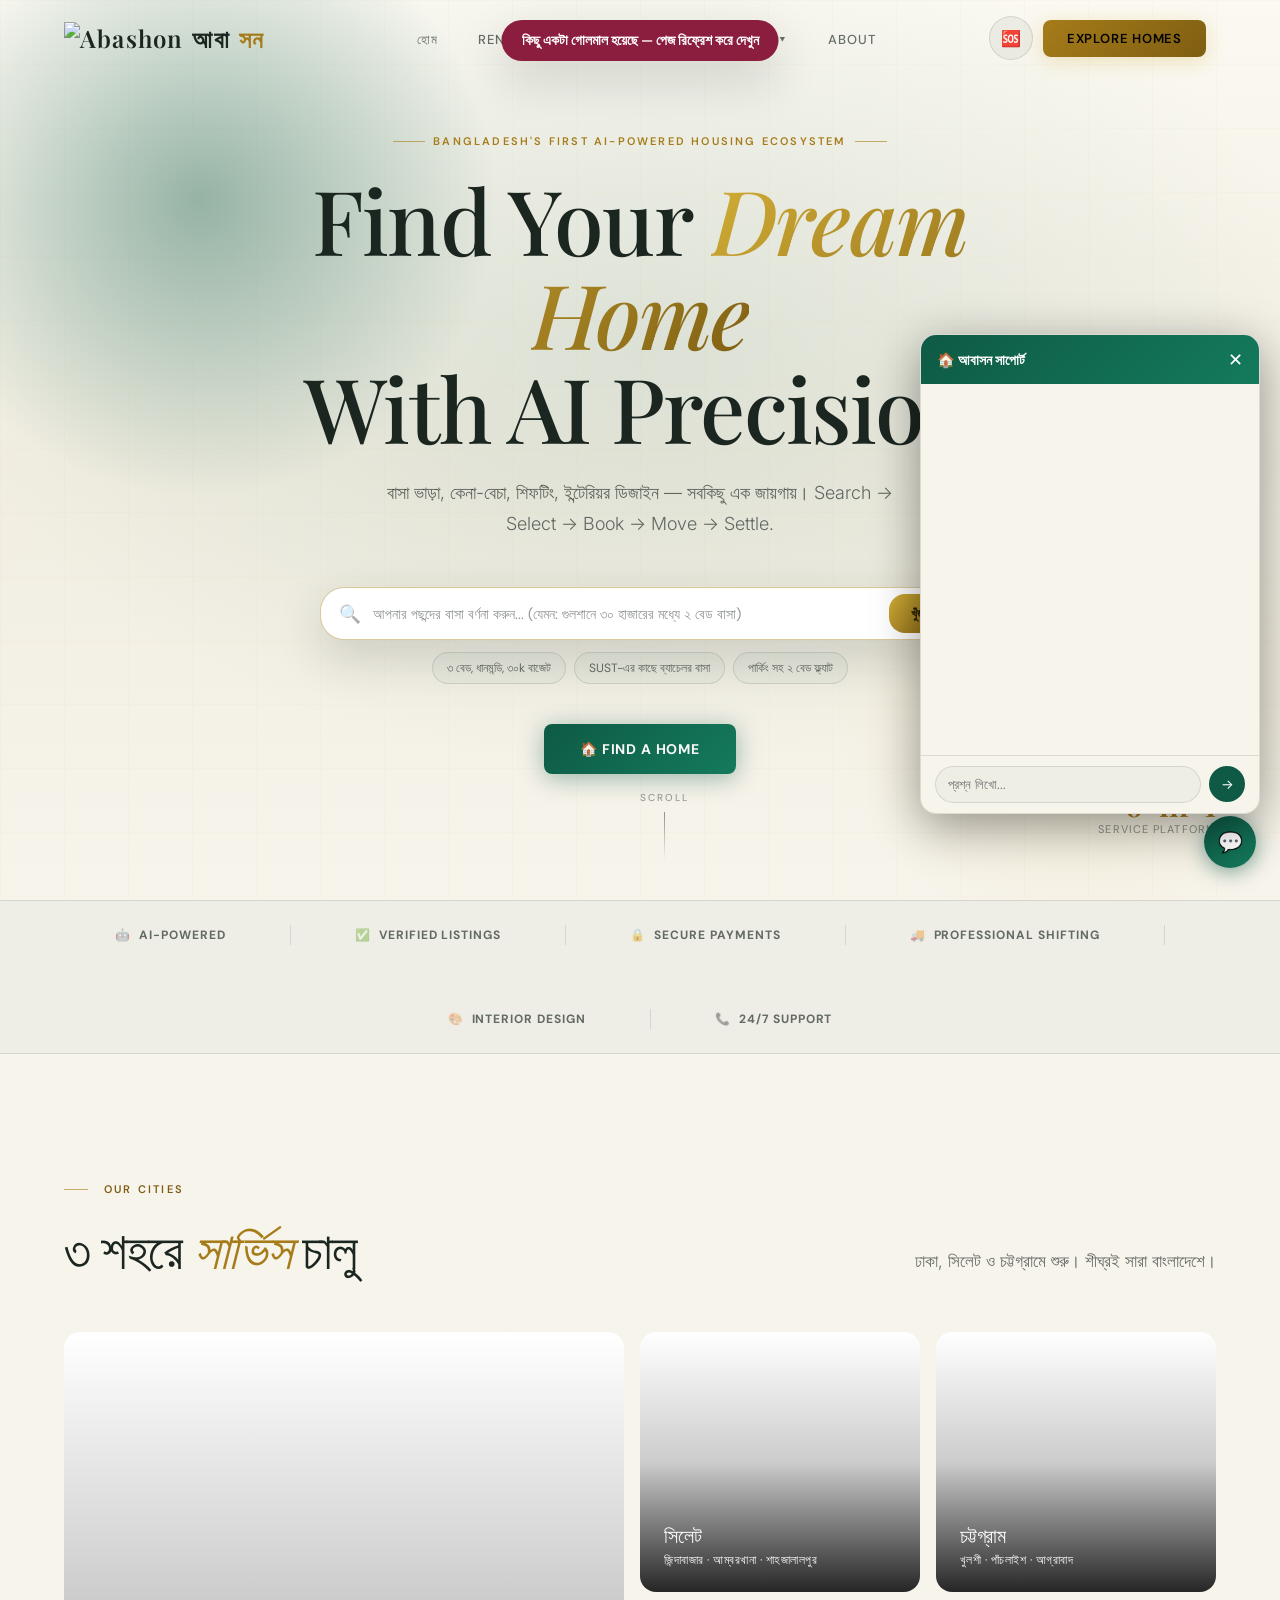
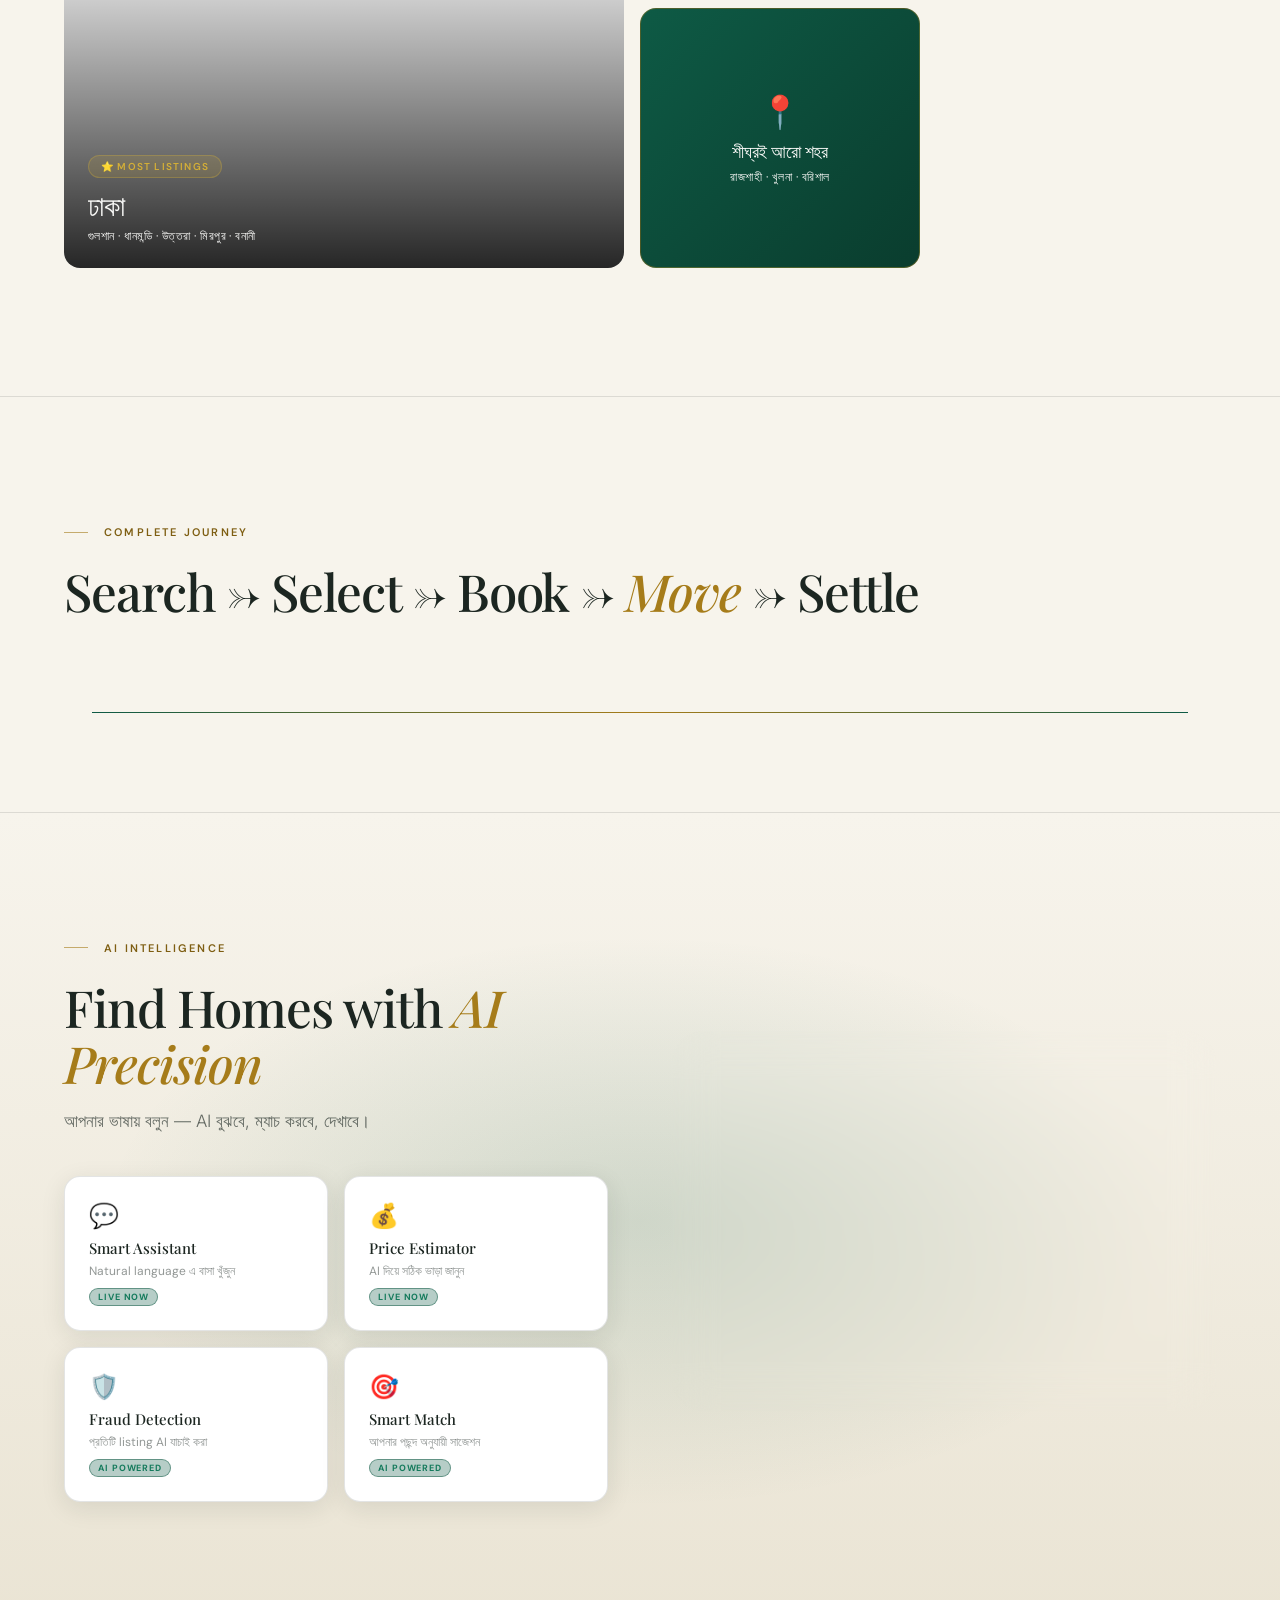
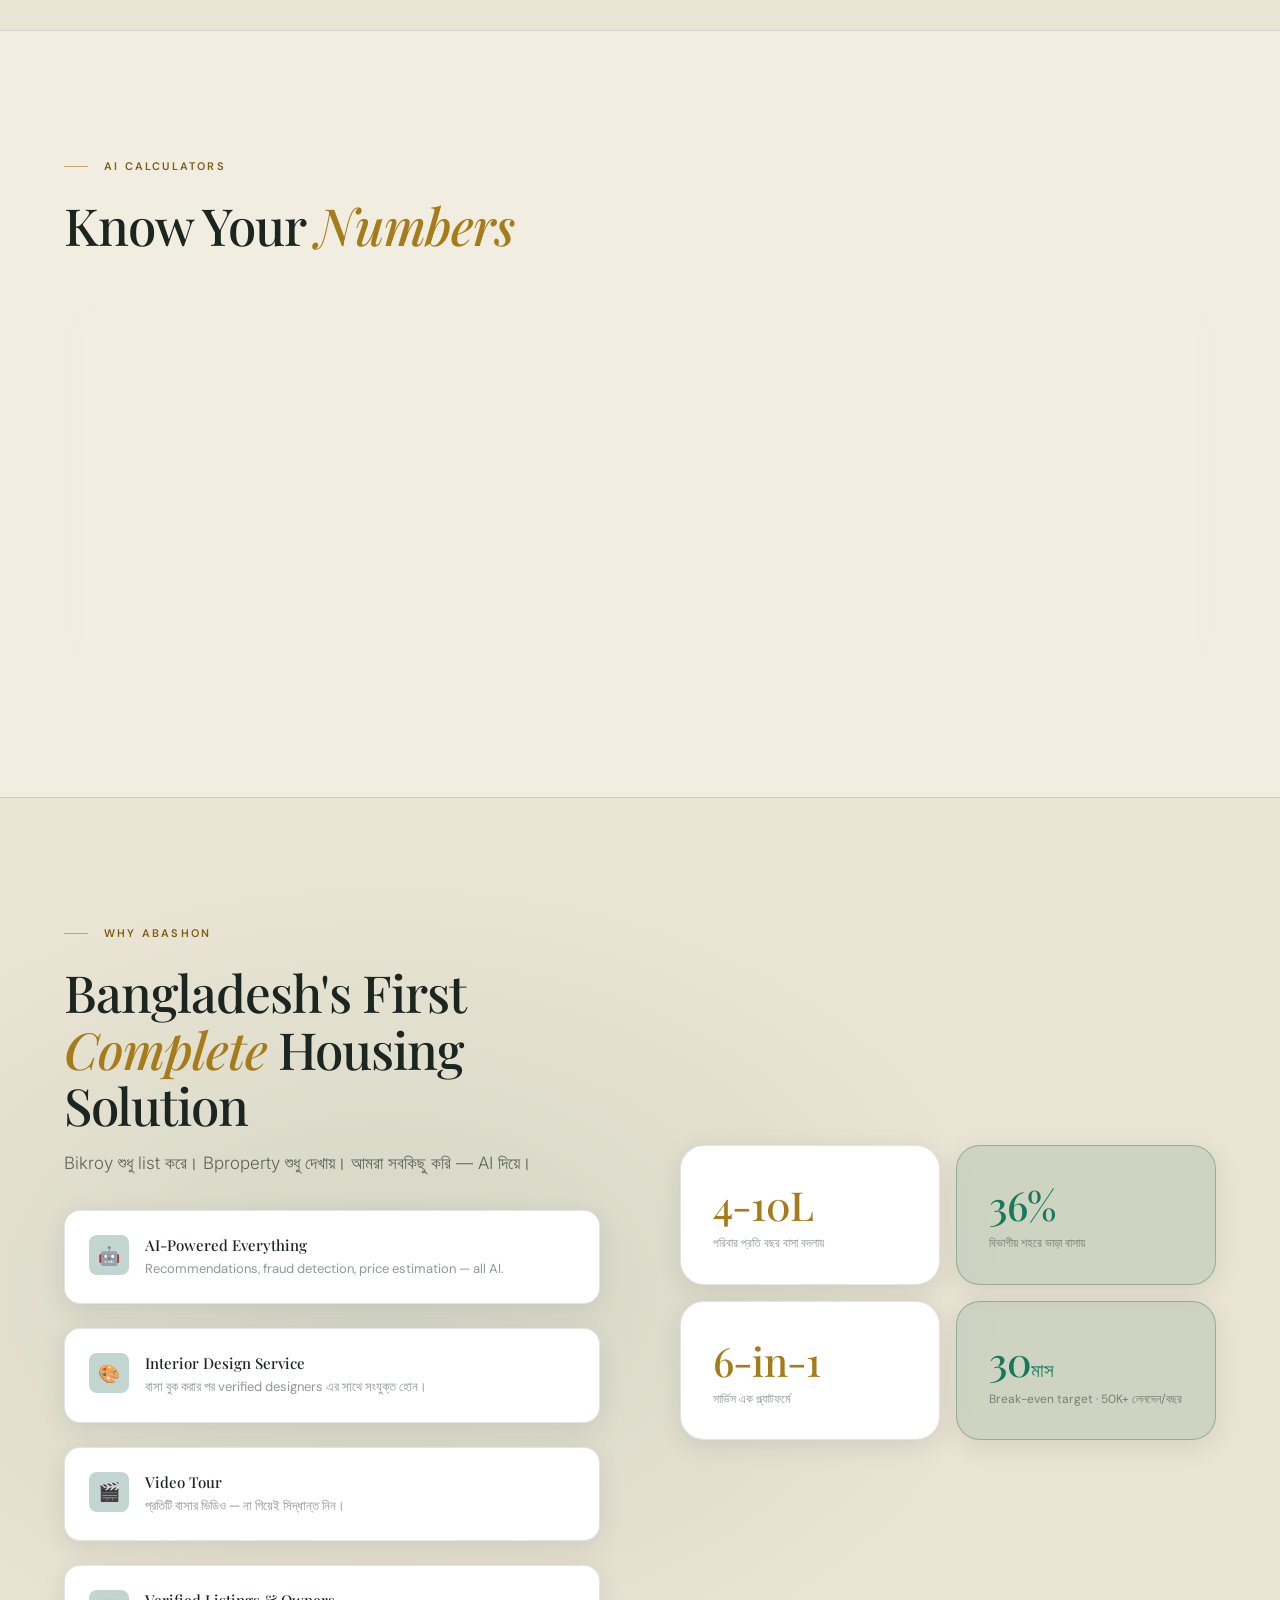
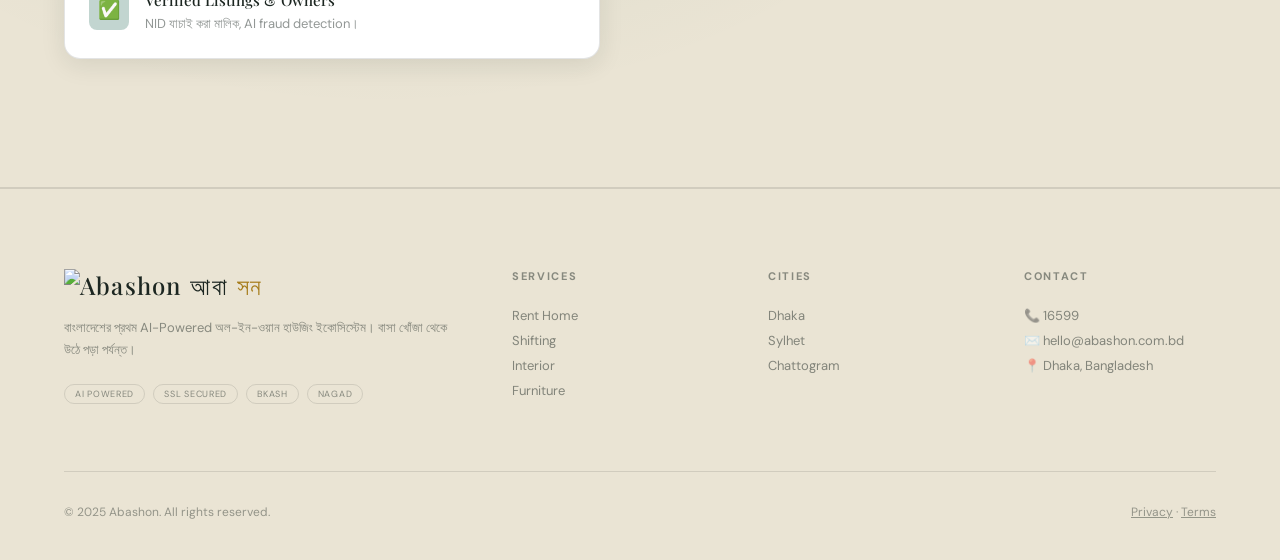
==== commit d9db355e: "Add files via upload" ====
--- a/index.html
+++ b/index.html
@@ -2,10 +2,24 @@
 <html lang="bn">
 <head>
 <meta charset="UTF-8"/>
+<meta name="referrer" content="strict-origin-when-cross-origin"/>
 <meta name="viewport" content="width=device-width, initial-scale=1.0"/>
+<meta name="description" content="আবাসন — বাংলাদেশের প্রথম AI হাউজিং ইকোসিস্টেম। যাচাইকৃত বাসা ভাড়া, ভিজিট বুকিং, ন্যায্য ভাড়ার হিসাব, শিফটিং ও ইন্টেরিয়র — সব এক প্ল্যাটফর্মে। ঢাকা, চট্টগ্রাম ও সিলেটে ৫০০+ লিস্টিং।"/>
+<meta name="theme-color" content="#0e5a45"/>
+<meta property="og:type" content="website"/>
+<meta property="og:title" content="আবাসন | Abashon — বাসা খোঁজা থেকে শিফটিং, সব এক জায়গায়"/>
+<meta property="og:description" content="যাচাইকৃত বাসা ভাড়া, ভিজিট বুকিং, ন্যায্য ভাড়ার AI হিসাব, শিফটিং ও ইন্টেরিয়র — বাংলাদেশের সম্পূর্ণ হাউজিং প্ল্যাটফর্ম।"/>
+<meta property="og:locale" content="bn_BD"/>
+<meta name="twitter:card" content="summary"/>
+<link rel="icon" type="image/png" sizes="32x32" href="img/brand/favicon-32.png"/>
+<link rel="icon" type="image/png" sizes="16x16" href="img/brand/favicon-16.png"/>
+<link rel="apple-touch-icon" sizes="180x180" href="img/brand/apple-touch-icon.png"/>
+<link rel="preconnect" href="https://fonts.googleapis.com"/>
+<link rel="preconnect" href="https://fonts.gstatic.com" crossorigin/>
 <title>Abashon | আবাসন — Luxury Housing Ecosystem</title>
 <link href="https://fonts.googleapis.com/css2?family=Playfair+Display:ital,wght@0,400;0,500;0,600;0,700;1,400;1,500&family=Inter:wght@300;400;500;600;700&family=DM+Sans:wght@300;400;500;600&display=swap" rel="stylesheet"/>
 <link rel="stylesheet" href="css/style.css"/>
+<link rel="stylesheet" href="https://cdnjs.cloudflare.com/ajax/libs/leaflet/1.9.4/leaflet.min.css"/>
 </head>
 <body>
 <!-- CURSOR -->
@@ -14,27 +28,73 @@
 
 <!-- LOADER -->
 <div id="loader">
-  <div class="loader-logo">আবা<span>সন</span></div>
+  <div class="loader-logo"><img src="img/brand/icon.png" class="brand-mark" alt=""/>আবা<span>সন</span></div>
   <div class="loader-bar-wrap"><div class="loader-bar"></div></div>
   <div class="loader-text">Bangladesh's First AI Housing Ecosystem</div>
 </div>
 
 <!-- NAV -->
 <nav id="navbar">
-  <div class="nav-logo" onclick="goPage('home')" style="cursor:pointer">আবা<span>সন</span></div>
+  <div class="nav-logo" onclick="goPage('home')" style="cursor:pointer"><img src="img/brand/icon.png" class="brand-mark" alt="Abashon"/>আবা<span>সন</span></div>
   <ul class="nav-links">
-    <li><a data-p="home" onclick="goPage('home')">হোম</a></li>
-    <li><a data-p="listings" onclick="goPage('listings')">Properties</a></li>
-    <li><a data-p="ai" onclick="goPage('ai')">AI Assistant</a></li>
-    <li><a data-p="shifting" onclick="goPage('shifting')">Shifting</a></li>
-    <li><a data-p="interior" onclick="goPage('interior')">Interior</a></li>
-    <li><a data-p="about" onclick="goPage('about')">About</a></li>
+    <li><a href="#/home" data-p="home" onclick="goPage('home')">হোম</a></li>
+    <li><a href="#/listings" data-p="listings" onclick="filterTypeGo('RENT')">Rent</a></li>
+    <li><a href="#/ai" data-p="ai" onclick="goPage('ai')">AI Home Finder</a></li>
+    <li class="nav-drop" tabindex="0" aria-haspopup="true" aria-label="Services মেনু">
+      <span class="nav-drop-label">Services ▾</span>
+      <ul class="nav-drop-menu" role="menu">
+        <li role="none"><a role="menuitem" href="#/map" data-p="map" onclick="goPage('map')">🗺️ Map</a></li>
+        <li role="none"><a role="menuitem" href="#/shifting" data-p="shifting" onclick="goPage('shifting')">🚚 Shifting</a></li>
+        <li role="none"><a role="menuitem" href="#/furniture" data-p="furniture" onclick="goPage('furniture')">🛋️ Furniture</a></li>
+        <li role="none"><a role="menuitem" href="#/interior" data-p="interior" onclick="goPage('interior')">🎨 Interior</a></li>
+      </ul>
+    </li>
+    <li><a href="#/about" data-p="about" onclick="goPage('about')">About</a></li>
   </ul>
+  <button id="nav-hamburger" onclick="toggleMobileNav()" aria-label="Menu খুলুন" aria-expanded="false" aria-controls="mobile-nav-drawer" style="display:none;background:none;border:none;color:var(--white);font-size:1.5rem;cursor:pointer;padding:4px 8px;line-height:1">☰</button>
   <div style="display:flex;gap:10px;align-items:center">
+    <div class="nav-icon-group">
+      <button class="nav-icon-btn nav-icon-btn--sos" onclick="openEmergencyInfo()" title="জরুরি সাহায্য" aria-label="জরুরি সাহায্য">🆘</button>
+      <div id="notif-bell-wrap" style="display:none;position:relative">
+        <button id="notif-bell-btn" class="nav-icon-btn" onclick="notifToggle()" aria-label="Notifications">
+          🔔<span id="notif-badge" class="notif-badge-dot"></span>
+        </button>
+        <div id="notif-panel" class="notif-panel"></div>
+      </div>
+    </div>
     <button id="nav-explore" class="nav-cta ripple-container" onclick="goPage('listings')"><span>Explore Homes</span></button>
     <button id="nav-addprop" class="nav-cta ripple-container" style="display:none" onclick="openAddProperty()"><span>＋ Add Property</span></button>
     <span id="nav-auth" style="display:flex;gap:10px;align-items:center"></span>
   </div>
+</nav>
+
+<!-- MOBILE NAV DRAWER — শুধু ১১০০px-এর নিচে ব্যবহার হয়; ৭টা nav-link-এর হুবহু কপি, hamburger থেকে টগল হয় -->
+<div id="mobile-nav-overlay" onclick="closeMobileNav()" style="display:none;position:fixed;inset:0;background:rgba(0,0,0,.4);z-index:998"></div>
+<div id="mobile-nav-drawer" role="dialog" aria-modal="true" aria-label="Navigation menu" style="display:none;position:fixed;top:0;right:0;bottom:0;width:min(78vw,320px);background:var(--bg);z-index:999;box-shadow:-8px 0 32px rgba(0,0,0,.25);padding:24px 20px;overflow-y:auto">
+  <div style="display:flex;justify-content:space-between;align-items:center;margin-bottom:24px">
+    <div class="nav-logo"><img src="img/brand/icon.png" class="brand-mark" alt="Abashon"/>আবা<span>সন</span></div>
+    <button onclick="closeMobileNav()" aria-label="Menu বন্ধ করুন" style="background:none;border:none;color:var(--white);font-size:1.4rem;cursor:pointer;padding:4px 8px">✕</button>
+  </div>
+  <ul style="list-style:none;display:flex;flex-direction:column;gap:4px">
+    <li><a onclick="goPage('home');closeMobileNav()" style="display:block;padding:14px 8px;font-family:var(--font-ui);font-size:.95rem;color:var(--white);border-bottom:1px solid var(--border);cursor:pointer">হোম</a></li>
+    <li><a onclick="goPage('listings');closeMobileNav()" style="display:block;padding:14px 8px;font-family:var(--font-ui);font-size:.95rem;color:var(--white);border-bottom:1px solid var(--border);cursor:pointer">Properties</a></li>
+    <li><a onclick="goPage('map');closeMobileNav()" style="display:block;padding:14px 8px;font-family:var(--font-ui);font-size:.95rem;color:var(--white);border-bottom:1px solid var(--border);cursor:pointer">Map</a></li>
+    <li><a onclick="goPage('ai');closeMobileNav()" style="display:block;padding:14px 8px;font-family:var(--font-ui);font-size:.95rem;color:var(--white);border-bottom:1px solid var(--border);cursor:pointer">AI Assistant</a></li>
+    <li><a onclick="goPage('shifting');closeMobileNav()" style="display:block;padding:14px 8px;font-family:var(--font-ui);font-size:.95rem;color:var(--white);border-bottom:1px solid var(--border);cursor:pointer">Shifting</a></li>
+    <li><a onclick="goPage('interior');closeMobileNav()" style="display:block;padding:14px 8px;font-family:var(--font-ui);font-size:.95rem;color:var(--white);border-bottom:1px solid var(--border);cursor:pointer">Interior</a></li>
+    <li><a onclick="goPage('furniture');closeMobileNav()" style="display:block;padding:14px 8px;font-family:var(--font-ui);font-size:.95rem;color:var(--white);border-bottom:1px solid var(--border);cursor:pointer">Furniture</a></li>
+    <li><a onclick="goPage('about');closeMobileNav()" style="display:block;padding:14px 8px;font-family:var(--font-ui);font-size:.95rem;color:var(--white);border-bottom:1px solid var(--border);cursor:pointer">About</a></li>
+  </ul>
+</div>
+
+<!-- MOBILE BOTTOM TAB-BAR — <768px, one-handed navigation (Phase 6 — নতুন যোগ, drawer সরানো হয়নি,
+     এটা পরিপূরক শর্টকাট)। active-state setActiveNav()-এর data-p ম্যাচিং পুনর্ব্যবহার করে। -->
+<nav id="mobile-bottom-nav" aria-label="প্রধান মোবাইল নেভিগেশন">
+  <a href="#/home" data-p="home" onclick="goPage('home')"><span aria-hidden="true">🏠</span><small>হোম</small></a>
+  <a href="#/listings" data-p="listings" onclick="goPage('listings')"><span aria-hidden="true">🔍</span><small>Search</small></a>
+  <a href="#/ai" data-p="ai" onclick="goPage('ai')" class="mbn-ai"><span aria-hidden="true">🤖</span><small>AI</small></a>
+  <a href="#" onclick="event.preventDefault();goPage('dashboard');if(typeof buyerSetTab==='function')buyerSetTab('saved');"><span aria-hidden="true">❤️</span><small>Saved</small></a>
+  <a href="#" onclick="event.preventDefault();goPage('dashboard')"><span aria-hidden="true">👤</span><small>Profile</small></a>
 </nav>
 
 <!-- ═══ HOME PAGE ═══ -->
@@ -50,9 +110,26 @@
       <div class="hero-eyebrow">Bangladesh's First AI-Powered Housing Ecosystem</div>
       <h1 class="hero-h1">Find Your <em>Dream Home</em><br/>With AI Precision</h1>
       <p class="hero-sub">বাসা ভাড়া, কেনা-বেচা, শিফটিং, ইন্টেরিয়র ডিজাইন — সবকিছু এক জায়গায়। Search → Select → Book → Move → Settle.</p>
+
+      <!-- SMART SEARCH — natural language, বাংলা/English/Banglish (Phase 7 — master-prompt Section 8) -->
+      <div class="hero-search-wrap">
+        <div class="hero-search-box">
+          <span class="hero-search-ico" aria-hidden="true">🔍</span>
+          <input id="hero-search-inp" class="hero-search-inp" type="text"
+                 placeholder="আপনার পছন্দের বাসা বর্ণনা করুন... (যেমন: গুলশানে ৩০ হাজারের মধ্যে ২ বেড বাসা)"
+                 aria-label="বাসা খুঁজুন — বাংলা বা English-এ লিখুন"
+                 onkeydown="if(event.key==='Enter')heroSearchGo()"/>
+          <button class="hero-search-btn" onclick="heroSearchGo()">খুঁজুন</button>
+        </div>
+        <div class="hero-search-chips">
+          <button class="hero-chip" onclick="heroSearchGo('৩ বেড ফ্যামিলি বাসা ৩০ হাজারের মধ্যে ধানমন্ডিতে')">৩ বেড, ধানমন্ডি, ৩০k বাজেট</button>
+          <button class="hero-chip" onclick="heroSearchGo('bachelor bhara bosha SUST er kache')">SUST-এর কাছে ব্যাচেলর বাসা</button>
+          <button class="hero-chip" onclick="heroSearchGo('parking shoho 2 bed flat')">পার্কিং সহ ২ বেড ফ্ল্যাট</button>
+        </div>
+      </div>
+
       <div class="hero-actions">
-        <button class="btn-primary ripple-container" onclick="goPage('listings')"><span>🔍 Explore Properties</span></button>
-        <button class="btn-outline" onclick="goPage('ai')">🤖 Try AI Assistant</button>
+        <button class="btn-primary ripple-container" onclick="filterTypeGo('RENT')"><span>🏠 Find a Home</span></button>
       </div>
     </div>
     <div class="hero-stats">
@@ -210,20 +287,13 @@
         </div>
         <div class="est-card reveal reveal-delay-2">
           <div class="est-card-title">🚛 Shifting Cost Calculator</div>
-          <div class="est-card-sub">লোকেশন ও মালামাল দিন — খরচ জানুন</div>
-          <div class="est-form">
-            <div class="est-field"><label class="est-label">Pickup Location</label><select class="est-select" id="sc-from"><option>গুলশান, ঢাকা</option><option>ধানমন্ডি, ঢাকা</option><option>মিরপুর, ঢাকা</option><option>শাহজালালপুর, সিলেট</option><option>খুলশী, চট্টগ্রাম</option></select></div>
-            <div class="est-field"><label class="est-label">Drop Location</label><select class="est-select" id="sc-to"><option>উত্তরা, ঢাকা</option><option>বনানী, ঢাকা</option><option>আম্বরখানা, সিলেট</option><option>আগ্রাবাদ, চট্টগ্রাম</option></select></div>
-            <div class="est-row">
-              <div class="est-field"><label class="est-label">Load Size</label><select class="est-select" id="sc-load"><option value="small">ছোট (১ রুম)</option><option value="medium">মাঝারি (২-৩ রুম)</option><option value="large">বড় (৪+ রুম)</option></select></div>
-              <div class="est-field"><label class="est-label">Labor</label><select class="est-select" id="sc-labor"><option value="no">না</option><option value="yes">২ জন</option><option value="yes4">৪ জন</option></select></div>
+          <div class="est-card-sub">দূরত্ব, মাল ও তলা ধরে আসল হিসাব — flat rate না</div>
+          <div style="padding:28px 8px 8px;text-align:center">
+            <div style="font-size:2.25rem;margin-bottom:10px">🚚</div>
+            <div style="font-family:var(--font-ui);font-size:.8125rem;color:var(--white-30);margin-bottom:20px;line-height:1.6">
+              ম্যাপে লোকেশন বেছে, তলা-লিফট-মাল দিয়ে পুরো ভাঙানো হিসাব পাবে
             </div>
-            <button class="est-btn ripple-container" onclick="calcShift()">🚛 <span>Calculate Cost</span></button>
-          </div>
-          <div class="est-result" id="sc-res">
-            <div class="est-result-label">Estimated Cost</div>
-            <div class="est-result-price" id="sc-p"></div>
-            <div class="est-result-range" id="sc-n"></div>
+            <button class="est-btn ripple-container" onclick="goPage('shifting')" style="width:auto;padding:12px 28px;display:inline-flex">🚛 <span>খরচ হিসাব করো</span></button>
           </div>
         </div>
       </div>
@@ -258,15 +328,15 @@
   <footer>
     <div class="foot-grid">
       <div>
-        <div class="foot-brand-name">আবা<span>সন</span></div>
+        <div class="foot-brand-name"><img src="img/brand/icon.png" class="brand-mark" alt="Abashon"/>আবা<span>সন</span></div>
         <p class="foot-desc">বাংলাদেশের প্রথম AI-Powered অল-ইন-ওয়ান হাউজিং ইকোসিস্টেম। বাসা খোঁজা থেকে উঠে পড়া পর্যন্ত।</p>
         <div class="foot-badges"><span class="foot-badge">AI Powered</span><span class="foot-badge">SSL Secured</span><span class="foot-badge">bKash</span><span class="foot-badge">Nagad</span></div>
       </div>
-      <div class="foot-col"><h4>Services</h4><a onclick="goPage('listings')">Rent Home</a><a onclick="goPage('listings')">Buy Home</a><a onclick="goPage('shifting')">Shifting</a><a onclick="goPage('interior')">Interior</a><a onclick="goPage('furniture')">Furniture</a></div>
+      <div class="foot-col"><h4>Services</h4><a onclick="goPage('listings')">Rent Home</a><a onclick="goPage('shifting')">Shifting</a><a onclick="goPage('interior')">Interior</a><a onclick="goPage('furniture')">Furniture</a></div>
       <div class="foot-col"><h4>Cities</h4><a onclick="filterCityGo('ঢাকা')">Dhaka</a><a onclick="filterCityGo('সিলেট')">Sylhet</a><a onclick="filterCityGo('চট্টগ্রাম')">Chattogram</a></div>
       <div class="foot-col"><h4>Contact</h4><a href="#">📞 16599</a><a href="#">✉️ hello@abashon.com.bd</a><a href="#">📍 Dhaka, Bangladesh</a></div>
     </div>
-    <div class="foot-bottom"><span>© 2025 Abashon. All rights reserved.</span><span>Privacy · Terms</span></div>
+    <div class="foot-bottom"><span>© 2025 Abashon. All rights reserved.</span><span><a href="privacy.html" style="color:inherit;text-decoration:underline">Privacy</a> · <a href="terms.html" style="color:inherit;text-decoration:underline">Terms</a></span></div>
   </footer>
 </div>
 
@@ -284,13 +354,93 @@
       <button class="filter-btn" onclick="fPill(this,'চট্টগ্রাম')">Chattogram</button>
       <button class="filter-btn" onclick="fPill(this,'RENT')">Rent</button>
       <button class="filter-btn" onclick="fPill(this,'SALE')">Sale</button>
+      <button class="filter-btn" id="adv-filter-toggle" onclick="toggleAdvFilters()" aria-expanded="false" aria-controls="adv-filter-panel">⚙️ আরো ফিল্টার</button>
       <select class="filter-sort" onchange="sortP(this.value)">
         <option value="def">Recommended</option>
         <option value="low">Lowest Price</option>
         <option value="high">Highest Price</option>
       </select>
-    </div>
+      <button class="filter-btn" onclick="saveListingSearch()">🔍 এই সার্চ Save করো</button>
+    </div>
+
+    <!-- ADVANCED FILTERS — progressive disclosure, ডিফল্টে বন্ধ (Phase 8 — master-prompt Section 10) -->
+    <div id="adv-filter-panel" class="adv-filter-panel" hidden>
+      <div class="adv-filter-grid">
+        <div class="adv-f-group">
+          <label class="adv-f-label">বাজেট (৳/মাস)</label>
+          <div class="adv-f-row"><input type="number" id="af-budmin" placeholder="সর্বনিম্ন" class="form-i"/><span>–</span><input type="number" id="af-budmax" placeholder="সর্বোচ্চ" class="form-i"/></div>
+        </div>
+        <div class="adv-f-group">
+          <label class="adv-f-label">বেডরুম</label>
+          <div class="adv-f-pills" id="af-beds-pills">
+            <button data-v="1" onclick="afPickBeds(this)">১</button><button data-v="2" onclick="afPickBeds(this)">২</button>
+            <button data-v="3" onclick="afPickBeds(this)">৩</button><button data-v="4" onclick="afPickBeds(this)">৪+</button>
+          </div>
+        </div>
+        <div class="adv-f-group">
+          <label class="adv-f-label">ফার্নিশিং</label>
+          <select id="af-furnished" class="form-i" onchange="applyAllFilters()">
+            <option value="">যেকোনো</option><option value="Fully Furnished">Fully Furnished</option>
+            <option value="Semi-Furnished">Semi-Furnished</option><option value="Unfurnished">Unfurnished</option>
+          </select>
+        </div>
+        <div class="adv-f-group">
+          <label class="adv-f-label">ভাড়াটিয়া ধরন</label>
+          <select id="af-tenant" class="form-i" onchange="applyAllFilters()">
+            <option value="">যেকোনো</option><option value="Family">Family</option><option value="Small Family">Small Family</option>
+            <option value="Bachelor">Bachelor</option><option value="Female Bachelor">Female Bachelor</option>
+          </select>
+        </div>
+        <div class="adv-f-group adv-f-check">
+          <label><input type="checkbox" id="af-parking" onchange="applyAllFilters()"/> পার্কিং</label>
+          <label><input type="checkbox" id="af-am-Lift" onchange="applyAllFilters()"/> লিফট</label>
+          <label><input type="checkbox" id="af-am-Generator" onchange="applyAllFilters()"/> জেনারেটর</label>
+          <label><input type="checkbox" id="af-am-Security" onchange="applyAllFilters()"/> সিকিউরিটি</label>
+          <label><input type="checkbox" id="af-am-Gas" onchange="applyAllFilters()"/> গ্যাস</label>
+        </div>
+      </div>
+      <div class="adv-f-actions">
+        <button class="btn-outline" onclick="clearAdvFilters()">সব মুছুন</button>
+        <button class="btn-primary" onclick="applyAllFilters()"><span>প্রয়োগ করুন</span></button>
+      </div>
+    </div>
+
+    <!-- ACTIVE FILTER CHIPS — সবসময় দৃশ্যমান, প্রতিটা আলাদাভাবে সরানো যায় (master-prompt: "always show active filters clearly") -->
+    <div id="active-filter-chips" class="active-filter-chips"></div>
+
     <div class="prop-grid" id="pgrid"></div>
+  </div>
+</div>
+
+<!-- MAP PAGE -->
+<div class="page" id="page-map">
+  <div style="padding:120px 24px 0;max-width:1280px;margin:0 auto">
+    <div class="section-eyebrow">Map Search</div>
+    <div class="section-title" style="margin-bottom:20px">খুঁজুন <em>মানচিত্রে</em></div>
+    <div style="display:flex;flex-wrap:wrap;gap:12px;align-items:center;margin-bottom:16px">
+      <div style="position:relative;flex:1;min-width:200px;max-width:280px">
+        <input id="map-area-search" list="map-area-list" placeholder="🔍 এলাকা লিখো (যেমন: গুলশান, ধানমন্ডি)" oninput="mapAreaSearchInput()" onchange="mapAreaSearchGo()" onkeydown="if(event.key==='Enter')mapAreaSearchGo()" style="width:100%;padding:9px 14px;background:var(--glass);border:1px solid var(--border);border-radius:8px;color:var(--white);font-family:var(--font-ui);font-size:.85rem"/>
+        <datalist id="map-area-list"></datalist>
+      </div>
+      <button class="filter-btn active" id="map-near-btn" onclick="mapFindNearMe()">📍 আমার আশেপাশে</button>
+      <div style="display:flex;align-items:center;gap:8px;font-family:var(--font-ui);font-size:.85rem;color:var(--white-60)">
+        <span>দূরত্ব</span>
+        <input type="range" id="map-radius" min="0.5" max="10" step="0.5" value="2" oninput="mapRadiusLabel()" onchange="mapRunSearch()" style="accent-color:var(--emerald);width:120px">
+        <span id="map-radius-val" style="font-weight:600;color:var(--emerald)">২ কিমি</span>
+      </div>
+      <span id="map-status" style="font-family:var(--font-ui);font-size:.8rem;color:var(--white-60)">ম্যাপে ট্যাপ করে, এলাকার নাম লিখে, বা "আমার আশেপাশে" চেপে শুরু করো</span>
+    </div>
+  </div>
+  <div style="position:relative">
+    <div id="propMap" style="height:60vh;width:100%;margin-top:4px"></div>
+    <button onclick="mapFindNearMe()" title="আমার অবস্থান" aria-label="আমার অবস্থান দেখাও" style="position:absolute;bottom:20px;right:16px;z-index:400;width:44px;height:44px;border-radius:50%;background:#fff;border:none;box-shadow:0 2px 10px rgba(0,0,0,.3);cursor:pointer;font-size:1.2rem;display:flex;align-items:center;justify-content:center">🎯</button>
+    <div style="position:absolute;top:12px;right:12px;z-index:400;background:rgba(255,255,255,.92);border-radius:8px;padding:8px 12px;font-family:var(--font-ui);font-size:.72rem;color:#333;box-shadow:0 2px 8px rgba(0,0,0,.2);display:flex;flex-direction:column;gap:4px">
+      <div style="display:flex;align-items:center;gap:6px"><span style="width:10px;height:10px;border-radius:50%;background:#D8342A;display:inline-block"></span> বাসা</div>
+      <div style="display:flex;align-items:center;gap:6px"><span style="width:10px;height:10px;border-radius:50%;background:#2563EB;display:inline-block"></span> তোমার অবস্থান</div>
+    </div>
+  </div>
+  <div style="padding:24px;max-width:1280px;margin:0 auto 80px">
+    <div class="prop-grid" id="map-results"></div>
   </div>
 </div>
 
@@ -305,6 +455,7 @@
         <input id="ai-fi" style="flex:1;padding:10px 16px;background:var(--glass);border:1px solid var(--border);border-radius:100px;color:var(--white);font-family:var(--font-ui);font-size:.8125rem;outline:none" placeholder="বাসার ধরন, এলাকা, বাজেট..." onkeydown="if(event.key==='Enter')fullAI()"/>
         <button onclick="fullAI()" style="width:40px;height:40px;border-radius:50%;background:linear-gradient(135deg,var(--emerald),var(--emerald-l));color:var(--ink-white);font-weight:700;font-size:1rem;display:flex;align-items:center;justify-content:center;flex-shrink:0;border:none;cursor:pointer">→</button>
       </div>
+      <div onclick="const q=document.getElementById('ai-fi').value.trim();if(q)saveCurrentSearch(q,null,null);else toast('আগে কিছু লিখে সার্চ করো','err')" style="margin-top:8px;font-family:var(--font-ui);font-size:.72rem;color:var(--white-30);cursor:pointer;text-decoration:underline">🔍 এই সার্চ Save করো</div>
       <div style="display:flex;gap:6px;flex-wrap:wrap;margin-top:12px">
         <button class="ai-quick" onclick="aiQ('গুলশানে ২ BHK ৩০-৪০ হাজার লিফট লাগবে')">গুলশান ২ BHK</button>
         <button class="ai-quick" onclick="aiQ('সিলেটে ১৫ হাজারের মধ্যে')">সিলেট বাজেট</button>
@@ -312,6 +463,8 @@
         <button class="ai-quick" onclick="aiQ('ব্যাচেলরের জন্য ছোট স্টুডিও')">ব্যাচেলর</button>
         <button class="ai-quick" onclick="aiQ('৪ BHK প্রিমিয়াম ফ্ল্যাট')">প্রিমিয়াম</button>
       </div>
+      <!-- Phase 10 — AI যা মনে রেখেছে তার স্বচ্ছ প্রদর্শন (master-prompt Section 18) -->
+      <div id="ai-profile-chips" style="margin-top:16px"></div>
     </div>
     <div style="padding:100px 48px 48px;overflow-y:auto;background:var(--bg-2)">
       <div id="ai-res-hd" style="margin-bottom:32px">
@@ -338,18 +491,45 @@
     </div>
     <div style="display:grid;grid-template-columns:1fr 1fr;gap:48px;margin-bottom:48px">
       <div class="est-card">
-        <div class="est-card-title">AI Cost Calculator</div>
-        <div class="est-card-sub">লোকেশন ও মালামাল দিন</div>
+        <div class="est-card-title">ন্যায্য শিফটিং খরচ</div>
+        <div class="est-card-sub">দূরত্ব, মাল, তলা ও এলাকা ধরে হিসাব — flat rate না</div>
+        <div style="display:flex;gap:8px;margin-bottom:10px">
+          <button class="est-btn" id="sf-from-btn" onclick="sfSetActive('from')" style="background:rgba(14,90,69,.15);color:var(--emerald-l);flex-direction:column;gap:2px;text-transform:none;letter-spacing:0;font-weight:400">যেখান থেকে<b id="sf-from-txt" style="font-family:var(--font-display);font-weight:500">—</b></button>
+          <button class="est-btn" id="sf-to-btn" onclick="sfSetActive('to')" style="background:rgba(166,124,26,.12);color:var(--gold-l);flex-direction:column;gap:2px;text-transform:none;letter-spacing:0;font-weight:400">যেখানে<b id="sf-to-txt" style="font-family:var(--font-display);font-weight:500">—</b></button>
+        </div>
+        <div id="shiftMap" style="height:190px;border-radius:var(--r-md);margin-bottom:12px;border:1px solid var(--border)"></div>
         <div class="est-form">
-          <div class="est-field"><label class="est-label">Pickup</label><select class="est-select" id="sc2-from"><option>গুলশান, ঢাকা</option><option>ধানমন্ডি, ঢাকা</option><option>মিরপুর, ঢাকা</option><option>শাহজালালপুর, সিলেট</option><option>খুলশী, চট্টগ্রাম</option></select></div>
-          <div class="est-field"><label class="est-label">Drop</label><select class="est-select" id="sc2-to"><option>উত্তরা, ঢাকা</option><option>বনানী, ঢাকা</option><option>আম্বরখানা, সিলেট</option><option>আগ্রাবাদ, চট্টগ্রাম</option></select></div>
           <div class="est-row">
-            <div class="est-field"><label class="est-label">Load</label><select class="est-select" id="sc2-load"><option value="small">ছোট</option><option value="medium">মাঝারি</option><option value="large">বড়</option></select></div>
-            <div class="est-field"><label class="est-label">Labor</label><select class="est-select" id="sc2-labor"><option value="no">না</option><option value="yes">২ জন</option><option value="yes4">৪ জন</option></select></div>
-          </div>
-          <button class="est-btn" onclick="calcShift2()">🚛 Calculate</button>
-        </div>
-        <div class="est-result" id="sc2-res"><div class="est-result-label">Estimated Cost</div><div class="est-result-price" id="sc2-p"></div><div class="est-result-range" id="sc2-n"></div></div>
+            <div class="est-field"><label class="est-label">দ্রুত বাছাই — থেকে</label><select class="est-select" id="sf-q-from"></select></div>
+            <div class="est-field"><label class="est-label">দ্রুত বাছাই — যেখানে</label><select class="est-select" id="sf-q-to"></select></div>
+          </div>
+          <div class="est-row">
+            <div class="est-field"><label class="est-label">মালপত্র</label><select class="est-select" id="sf-load"><option value="small">অল্প</option><option value="medium" selected>মাঝারি</option><option value="large">পুরো বাসা</option></select></div>
+            <div class="est-field"><label class="est-label">শ্রমিক</label><select class="est-select" id="sf-workers"><option value="0">লাগবে না</option><option value="2" selected>২ জন</option><option value="4">৪ জন</option></select></div>
+          </div>
+          <div class="est-row">
+            <div class="est-field"><label class="est-label">বর্তমান তলা</label><select class="est-select" id="sf-ff"></select></div>
+            <div class="est-field"><label class="est-label">নতুন তলা</label><select class="est-select" id="sf-tf"></select></div>
+          </div>
+          <div class="est-row">
+            <div class="est-field" style="flex-direction:row;align-items:center;gap:7px"><input type="checkbox" id="sf-fl" style="width:auto"/><span class="est-label" style="text-transform:none;letter-spacing:0;font-size:.75rem">বর্তমান বাসায় লিফট</span></div>
+            <div class="est-field" style="flex-direction:row;align-items:center;gap:7px"><input type="checkbox" id="sf-tl" style="width:auto"/><span class="est-label" style="text-transform:none;letter-spacing:0;font-size:.75rem">নতুন বাসায় লিফট</span></div>
+          </div>
+          <div class="est-field" style="flex-direction:row;align-items:center;gap:7px"><input type="checkbox" id="sf-pack" style="width:auto"/><span class="est-label" style="text-transform:none;letter-spacing:0;font-size:.75rem">প্যাকিং সেবা লাগবে</span></div>
+          <button class="est-btn ripple-container" onclick="sfCalculate()">🚛 <span>হিসাব করো</span></button>
+        </div>
+        <div class="est-result" id="sf-res"></div>
+        <div id="sf-order-panel" style="display:none;margin-top:16px;padding-top:16px;border-top:1px solid var(--border)">
+          <div class="est-card-title" style="font-size:1rem">অর্ডার করো</div>
+          <div class="est-card-sub">আমাদের নিজস্ব টিম — admin অর্ডার দেখে নিশ্চিত করবে</div>
+          <div class="est-form">
+            <div class="est-field"><label class="est-label">কবে যাবে</label><input class="est-input" type="date" id="sf-date"/></div>
+            <div class="est-field"><label class="est-label">বিকাশ/নগদ নম্বর (টোকেন পেমেন্টের জন্য)</label><input class="est-input" id="sf-pay-phone" placeholder="01XXXXXXXXX" inputmode="numeric"/></div>
+            <div class="est-field"><label class="est-label">বার্তা (ঐচ্ছিক)</label><input class="est-input" id="sf-note" placeholder="যেমন: সকালে যেতে চাই"/></div>
+            <div id="sf-token-note" style="font-family:var(--font-ui);font-size:.75rem;color:var(--white-30)"></div>
+            <button class="est-btn ripple-container" id="sf-order-btn" onclick="sfSubmitOrder()">🚚 <span>টোকেন দিয়ে অর্ডার দাও</span></button>
+          </div>
+        </div>
       </div>
       <div style="display:flex;flex-direction:column;gap:16px;justify-content:center">
         <div style="padding:24px;background:var(--glass);border:1px solid var(--border);border-radius:16px">
@@ -368,6 +548,30 @@
     </div>
     <div class="section-eyebrow" style="margin-bottom:24px">Our Services</div>
     <div class="svc-grid" id="svc-grid"></div>
+
+    <!-- ═══ Moving Checklist + Inventory/Packing Planner (localStorage, per-device) ═══ -->
+    <div class="section-eyebrow" style="margin:56px 0 24px">Plan Your Move</div>
+    <div style="display:grid;grid-template-columns:1fr 1fr;gap:32px">
+      <div class="est-card">
+        <div class="est-card-title">✅ Moving Day Checklist</div>
+        <div class="est-card-sub">যা করতে ভুলবে না — টিক দিয়ে রাখো</div>
+        <div id="mv-checklist-box"></div>
+        <div style="display:flex;gap:8px;margin-top:12px">
+          <input class="est-input" id="mv-cl-new" placeholder="নতুন কাজ যোগ করো..." style="flex:1"/>
+          <button class="est-btn ripple-container" style="width:auto;padding:10px 16px" onclick="mvAddChecklistItem()">＋</button>
+        </div>
+      </div>
+      <div class="est-card">
+        <div class="est-card-title">📦 Inventory / Packing Planner</div>
+        <div class="est-card-sub">কোন জিনিস কোন বাক্সে, প্যাক হয়েছে কিনা — ট্র্যাক রাখো</div>
+        <div id="mv-inventory-box"></div>
+        <div class="est-row" style="margin-top:12px">
+          <input class="est-input" id="mv-inv-item" placeholder="জিনিসের নাম (যেমন: বই, থালাবাসন)"/>
+          <input class="est-input" id="mv-inv-room" placeholder="ঘর (যেমন: বেডরুম)" style="max-width:120px"/>
+        </div>
+        <button class="est-btn ripple-container" style="margin-top:8px" onclick="mvAddInventoryItem()">＋ যোগ করো</button>
+      </div>
+    </div>
   </div>
 </div>
 
@@ -445,45 +649,82 @@
   </div>
 </div>
 
+<!-- TOOLS PAGE -->
+
 <!-- DASHBOARD PAGE -->
 <div class="page" id="page-dashboard">
   <div style="padding:100px 64px 80px">
-    <div id="dash-buyer">
-    <div class="dash-grid" style="max-width:1280px;margin:0 auto">
-      <div class="dash-side">
-        <div class="dash-user-av" id="db-av">স</div>
-        <div class="dash-user-name" id="db-nm">সুদীপ্ত</div>
-        <div style="text-align:center;margin:6px 0 4px"><span class="role-badge buyer">🛒 Buyer</span></div>
-        <div class="dash-user-email" id="db-em">user@abashon.com.bd</div>
-        <div class="dash-menu">
-          <div class="dm active">📊 Overview</div>
-          <div class="dm">🏠 Saved Homes</div>
-          <div class="dm">📅 Bookings</div>
-          <div class="dm">💳 Payments</div>
-          <div class="dm">🚚 Shifting</div>
-          <div class="dm">🔔 Alerts</div>
-        </div>
-      </div>
-      <div class="dash-content">
-        <div class="stat-row">
-          <div class="stat-c"><div class="stat-n"><span class="counter" data-target="3">0</span></div><div class="stat-l">Saved Homes</div></div>
-          <div class="stat-c"><div class="stat-n"><span class="counter" data-target="1">0</span></div><div class="stat-l">Active Booking</div></div>
-          <div class="stat-c"><div class="stat-n">৳4,500</div><div class="stat-l">Total Paid</div></div>
-          <div class="stat-c"><div class="stat-n"><span class="counter" data-target="2">0</span></div><div class="stat-l">Shifting Orders</div></div>
-        </div>
-        <div class="dash-card">
-          <div class="dash-card-title">📅 Recent Bookings</div>
-          <div class="bk-item"><img class="bk-img" src="https://images.unsplash.com/photo-1600585154340-be6161a56a0c?w=100&h=80&fit=crop"/><div style="flex:1"><div class="bk-t">৩ BHK Apartment, Gulshan</div><div class="bk-l">📍 Gulshan 2, Dhaka · ৳45,000/mo</div></div><div class="bk-st ok">Confirmed</div></div>
-          <div class="bk-item"><img class="bk-img" src="https://images.unsplash.com/photo-1580587771525-78b9dba3b914?w=100&h=80&fit=crop"/><div style="flex:1"><div class="bk-t">২ BHK House, Shahjalal</div><div class="bk-l">📍 Shahjalal, Sylhet · ৳18,000/mo</div></div><div class="bk-st pend">Pending</div></div>
-        </div>
-        <div class="dash-card">
-          <div class="dash-card-title">❤️ Saved Homes</div>
-          <div class="prop-grid" id="saved-grid" style="grid-template-columns:repeat(auto-fill,minmax(260px,1fr))"></div>
-        </div>
-      </div>
-    </div>
-    </div>
+    <div id="dash-buyer" style="max-width:1280px;margin:0 auto"></div>
     <div id="dash-seller" style="display:none;max-width:1280px;margin:0 auto"></div>
+  </div>
+</div>
+
+<!-- ADMIN PAGE -->
+<div class="page" id="page-admin">
+  <div style="padding:120px 24px 80px;max-width:1100px;margin:0 auto">
+    <div class="section-eyebrow">Admin</div>
+    <div class="section-title" style="margin-bottom:28px">Moderation <em>Dashboard</em></div>
+    <div id="admin-stats" style="display:grid;grid-template-columns:repeat(auto-fit,minmax(140px,1fr));gap:12px;margin-bottom:32px"></div>
+    <div class="filter-bar" style="margin-bottom:20px">
+      <button class="filter-btn active" id="admin-tab-pending" onclick="adminSetTab('pending')">Pending Listings</button>
+      <button class="filter-btn" id="admin-tab-all" onclick="adminSetTab('all')">All Listings</button>
+      <button class="filter-btn" id="admin-tab-tickets" onclick="adminSetTab('tickets')">Support Tickets</button>
+      <button class="filter-btn" id="admin-tab-reports" onclick="adminSetTab('reports')">🚩 Reports</button>
+      <button class="filter-btn" id="admin-tab-knowledge" onclick="adminSetTab('knowledge')">📚 Knowledge</button>
+      <button class="filter-btn" id="admin-rag-btn" onclick="adminRagIngest()" title="RAG index: property + knowledge embeddings রিফ্রেশ">🧠 AI Index</button>
+      <button class="filter-btn" id="admin-aim-btn" onclick="adminAiMonitor()" title="AI monitoring dashboard">📈 AI Monitor</button>
+    </div>
+    <div id="admin-search-wrap" style="margin-bottom:16px">
+      <input id="admin-search" placeholder="title, area বা owner দিয়ে খুঁজুন…" style="width:100%;padding:11px 14px;background:var(--glass);border:1px solid var(--border);border-radius:8px;color:var(--white);font-family:var(--font-ui);font-size:.85rem" oninput="adminSearchDebounced()"/>
+    </div>
+    <div id="admin-list"></div>
+  </div>
+</div>
+
+<!-- PAYMENT RESULT (SSLCommerz redirect ফিরে আসার পর এখানে ল্যান্ড করে) -->
+<div class="page" id="page-payresult">
+  <div style="padding:160px 24px 80px;max-width:520px;margin:0 auto;text-align:center">
+    <div id="payresult-body">লোড হচ্ছে…</div>
+  </div>
+</div>
+
+<!-- EMERGENCY INFO -->
+<!-- SUPPORT CHAT PANEL — opened via the single .float-support button below ("Chat Support" option), not its own floating button anymore -->
+<div id="chat-widget-panel" style="display:none;position:fixed;bottom:86px;right:20px;z-index:851;width:min(90vw,340px);height:min(70vh,480px);background:var(--bg);border:1px solid var(--border);border-radius:16px;box-shadow:0 12px 48px rgba(0,0,0,.4);display:flex;flex-direction:column;overflow:hidden">
+  <div style="padding:14px 16px;background:linear-gradient(135deg,var(--emerald),var(--emerald-l));display:flex;justify-content:space-between;align-items:center;flex-shrink:0">
+    <div style="font-family:var(--font-ui);font-weight:700;color:#fff;font-size:.9rem">🏠 আবাসন সাপোর্ট</div>
+    <button onclick="toggleChatWidget()" style="background:none;border:none;color:#fff;font-size:1.1rem;cursor:pointer">✕</button>
+  </div>
+  <div id="chat-widget-msgs" style="flex:1;overflow-y:auto;padding:14px"></div>
+  <div id="chat-widget-quick" style="padding:0 14px 8px;display:flex;gap:6px;flex-wrap:wrap;flex-shrink:0"></div>
+  <div style="padding:10px 14px;border-top:1px solid var(--border);display:flex;gap:8px;flex-shrink:0">
+    <input id="chat-widget-inp" placeholder="প্রশ্ন লিখো..." style="flex:1;padding:9px 12px;background:var(--glass);border:1px solid var(--border);border-radius:20px;color:var(--white);font-family:var(--font-ui);font-size:.82rem" onkeydown="if(event.key==='Enter')chatWidgetSend()"/>
+    <button onclick="chatWidgetSend()" style="width:36px;height:36px;border-radius:50%;background:var(--emerald);border:none;color:#fff;cursor:pointer;flex-shrink:0">→</button>
+  </div>
+</div>
+
+<!-- PAYMENT RECEIPT -->
+<div class="overlay" id="receipt-ov" onclick="if(event.target===this)closeM('receipt-ov')">
+  <div class="modal" style="max-width:420px">
+    <button class="modal-x" onclick="closeM('receipt-ov')">✕</button>
+    <div id="receipt-body"></div>
+  </div>
+</div>
+
+<div class="overlay" id="emergency-ov" onclick="if(event.target===this)closeM('emergency-ov')">
+  <div class="modal" style="max-width:400px">
+    <button class="modal-x" onclick="closeM('emergency-ov')">✕</button>
+    <div style="padding:32px;text-align:center">
+      <div style="font-size:2.5rem;margin-bottom:8px">🆘</div>
+      <div style="font-family:var(--font-display);font-size:1.3rem;color:var(--white);margin-bottom:16px">জরুরি সাহায্য</div>
+      <div style="font-family:var(--font-ui);font-size:.9rem;color:var(--white-60);line-height:1.8;margin-bottom:20px">
+        সরাসরি জীবন/নিরাপত্তা ঝুঁকি হলে সাথে সাথে কল করো —<br>
+        <a href="tel:999" style="font-size:1.5rem;font-weight:700;color:#e08080;text-decoration:none">📞 ৯৯৯</a><br>
+        <span style="font-size:.78rem">জাতীয় জরুরি সেবা — পুলিশ, ফায়ার সার্ভিস, অ্যাম্বুলেন্স (ফ্রি, ২৪ ঘণ্টা)</span>
+      </div>
+      <div style="font-family:var(--font-ui);font-size:.8rem;color:var(--white-30);margin-bottom:16px">বাসা/লেনদেন সংক্রান্ত জরুরি সমস্যায় আমাদের টিমকে জানাও — এটা তাৎক্ষণিক live সাপোর্ট না, তবে দ্রুততম সময়ে দেখা হবে।</div>
+      <button class="auth-submit" onclick="closeM('emergency-ov');openEmergencyTicket()">আমাদের টিমকে জানাও</button>
+    </div>
   </div>
 </div>
 
@@ -506,28 +747,57 @@
       <div id="apsc1">
         <div class="auth-field"><label>Property title</label><input id="ap-title" placeholder="e.g. 3 Bed Apartment in Gulshan"/></div>
         <div class="auth-row">
-          <div class="auth-field"><label>City</label><select id="ap-city" class="form-i"><option>Dhaka</option><option>Sylhet</option><option>Chattogram</option></select></div>
-          <div class="auth-field"><label>Area</label><input id="ap-area" placeholder="e.g. Gulshan"/></div>
+          <div class="auth-field"><label>City</label><select id="ap-city" class="form-i" onchange="apSuggestRentDebounced()"><option>Dhaka</option><option>Sylhet</option><option>Chattogram</option></select></div>
+          <div class="auth-field"><label>Area</label><input id="ap-area" placeholder="e.g. Gulshan" oninput="apSuggestRentDebounced()"/></div>
         </div>
         <div class="auth-row">
-          <div class="auth-field"><label>Type</label><select id="ap-type" class="form-i"><option>Apartment</option><option>Duplex</option></select></div>
-          <div class="auth-field"><label>Monthly Rent (৳)</label><input id="ap-rent" inputmode="numeric" placeholder="45000"/></div>
+          <div class="auth-field"><label>Type</label><select id="ap-type" class="form-i" onchange="apSuggestRentDebounced()"><option>Apartment</option><option>Duplex</option><option>Sublet</option><option>Seat</option></select></div>
+          <div class="auth-field"><label>Monthly Rent (৳)</label><input id="ap-rent" inputmode="numeric" placeholder="45000" oninput="apSuggestRentDebounced()"/><div id="ap-rent-suggest" style="font-family:var(--font-ui);font-size:.7rem;color:var(--white-30);margin-top:4px"></div></div>
         </div>
         <div class="auth-row">
-          <div class="auth-field"><label>Bedrooms</label><input id="ap-beds" inputmode="numeric" placeholder="3"/></div>
+          <div class="auth-field"><label>Bedrooms</label><input id="ap-beds" inputmode="numeric" placeholder="3" oninput="apSuggestRentDebounced()"/></div>
           <div class="auth-field"><label>Bathrooms</label><input id="ap-baths" inputmode="numeric" placeholder="2"/></div>
         </div>
         <div class="auth-row">
-          <div class="auth-field"><label>Size (sqft)</label><input id="ap-sqft" inputmode="numeric" placeholder="1400"/></div>
+          <div class="auth-field"><label>Size (sqft)</label><input id="ap-sqft" inputmode="numeric" placeholder="1400" oninput="apSuggestRentDebounced()"/></div>
           <div class="auth-field"><label>Furnished</label><select id="ap-furn" class="form-i"><option>Unfurnished</option><option>Semi-Furnished</option><option>Fully Furnished</option></select></div>
         </div>
+        <div class="auth-row">
+          <div class="auth-field"><label>ভাড়াটিয়া — কারা থাকতে পারবে *</label><select id="ap-tenant" class="form-i"><option value="">— বাছো —</option><option value="Family">শুধু ফ্যামিলি</option><option value="Small Family">ছোট ফ্যামিলি</option><option value="Bachelor">ব্যাচেলর</option><option value="Female Bachelor">শুধু মেয়ে ব্যাচেলর</option><option value="Any">সবার জন্য</option></select></div>
+          <div class="auth-field"><label>নূন্যতম কত মাসের জন্য</label><select id="ap-minstay" class="form-i"><option value="1">১ মাস</option><option value="3">৩ মাস</option><option value="6">৬ মাস</option><option value="12" selected>১২ মাস</option></select></div>
+        </div>
+        <div class="auth-row">
+          <div class="auth-field"><label>অগ্রিম (কত মাসের ভাড়া)</label><input id="ap-advance" inputmode="numeric" placeholder="2"/></div>
+          <div class="auth-field"><label>সার্ভিস চার্জ (৳, না থাকলে খালি)</label><input id="ap-svc" inputmode="numeric" placeholder="1500"/></div>
+        </div>
+        <div class="auth-field">
+          <label>সুবিধা</label>
+          <div style="display:flex;flex-wrap:wrap;gap:10px;margin-top:6px;font-family:var(--font-ui);font-size:.8rem;color:var(--white-60)">
+            <label style="display:flex;align-items:center;gap:5px"><input type="checkbox" id="ap-lift" style="width:auto;margin:0">লিফট</label>
+            <label style="display:flex;align-items:center;gap:5px"><input type="checkbox" id="ap-parking" style="width:auto;margin:0">পার্কিং</label>
+            <label style="display:flex;align-items:center;gap:5px"><input type="checkbox" id="ap-generator" style="width:auto;margin:0">জেনারেটর</label>
+            <label style="display:flex;align-items:center;gap:5px"><input type="checkbox" id="ap-cctv" style="width:auto;margin:0">CCTV</label>
+            <label style="display:flex;align-items:center;gap:5px"><input type="checkbox" id="ap-guard" style="width:auto;margin:0">নিরাপত্তা প্রহরী</label>
+            <label style="display:flex;align-items:center;gap:5px"><input type="checkbox" id="ap-water" style="width:auto;margin:0">২৪ ঘণ্টা পানি</label>
+          </div>
+        </div>
+        <div class="auth-row">
+          <div class="auth-field"><label>গ্যাস</label><select id="ap-gas" class="form-i"><option value="None">নেই</option><option value="Line Gas">লাইন গ্যাস</option><option value="Cylinder">সিলিন্ডার</option></select></div>
+          <div class="auth-field"><label>মুখ (ঐচ্ছিক)</label><select id="ap-facing" class="form-i"><option value="">— বাছো —</option><option>North</option><option>South</option><option>East</option><option>West</option><option>South-East</option><option>South-West</option><option>North-East</option><option>North-West</option></select></div>
+        </div>
+        <div class="auth-field"><label>কাছের চেনা জায়গা (ঐচ্ছিক)</label><input id="ap-landmark" placeholder="e.g. Gulshan 1 Circle"/></div>
         <div class="auth-field"><label>Contact phone</label><input id="ap-phone" inputmode="numeric" placeholder="01XXXXXXXXX"/></div>
+        <div class="auth-field">
+          <label>বাসার ছবি (কমপক্ষে ১টা, সর্বোচ্চ ৫টা)</label>
+          <input type="file" id="ap-img-input" accept="image/jpeg,image/png,image/webp,image/gif" multiple onchange="apOnFilesChosen(this)" style="font-family:var(--font-ui);font-size:.8rem;color:var(--white-60)"/>
+          <div id="ap-img-preview" style="display:flex;flex-wrap:wrap;gap:8px;margin-top:10px"></div>
+        </div>
         <button class="auth-submit" onclick="addpReview()">Review →</button>
       </div>
 
       <div id="apsc2" style="display:none">
         <div id="addp-review" class="pbox" style="margin-bottom:16px"></div>
-        <div style="text-align:center;margin-bottom:12px"><span class="demo-label">🔒 Demo Mode — listing stored locally in this browser</span></div>
+        <div style="text-align:center;margin-bottom:12px"><span class="demo-label">🕐 প্রকাশের পর মালিক verified না হওয়া পর্যন্ত "Pending review" দেখাবে</span></div>
         <button class="auth-submit" onclick="confirmAddProperty()">✅ Confirm &amp; Publish</button>
         <button class="btn-back-sm" onclick="apStep(1)">← Back</button>
       </div>
@@ -564,9 +834,9 @@
 
       <!-- LOGIN -->
       <div id="auth-login">
-        <div class="auth-field"><label>Username</label><input id="lg-user" placeholder="username" autocomplete="off"/></div>
-        <div class="auth-field"><label>Password</label><input id="lg-pass" type="password" placeholder="••••••••"/></div>
-        <button class="auth-submit" onclick="doLogin()">Login</button>
+        <div class="auth-field"><label>Username</label><input id="lg-user" placeholder="username" autocomplete="username"/></div>
+        <div class="auth-field"><label>Password</label><input id="lg-pass" type="password" placeholder="••••••••" autocomplete="current-password"/></div>
+        <button class="auth-submit" id="lg-btn" onclick="doLogin()">Login</button>
       </div>
 
       <!-- SIGNUP -->
@@ -576,15 +846,12 @@
           <div class="auth-field"><label>Username</label><input id="su-user" placeholder="username"/></div>
           <div class="auth-field"><label>Phone</label><input id="su-phone" placeholder="01XXXXXXXXX" inputmode="numeric"/></div>
         </div>
+        <div class="auth-field"><label>Email <span style="color:var(--white-30);font-weight:400;text-transform:none;letter-spacing:0">· না দিলে Phone দিয়েই account হবে</span></label><input id="su-email" type="email" placeholder="you@example.com (ঐচ্ছিক)" autocomplete="email"/></div>
         <div class="auth-field"><label>NID number <span style="color:var(--white-30);font-weight:400;text-transform:none;letter-spacing:0"> · জাতীয় পরিচয়পত্র</span></label><input id="su-nid" placeholder="10, 13 or 17 digits" inputmode="numeric"/></div>
         <div class="auth-field"><label id="su-loc-label">Home address</label><textarea id="su-loc" rows="2" placeholder="বাসা/এলাকার ঠিকানা"></textarea></div>
-        <div class="auth-field"><label>Password</label><input id="su-pass" type="password" placeholder="min 4 characters"/></div>
+        <div class="auth-field"><label>Password</label><input id="su-pass" type="password" placeholder="min 6 characters" autocomplete="new-password"/></div>
         <button class="auth-submit" id="su-btn" onclick="doSignup()">Create account</button>
-        <div id="su-otp-wrap" style="display:none;margin-top:14px;padding-top:14px;border-top:1px solid var(--border)">
-          <div class="auth-field"><label>OTP code <span id="su-otp-hint" style="color:var(--gold-d);font-weight:700;text-transform:none;letter-spacing:0"></span></label><input id="su-otp" placeholder="6-digit code" inputmode="numeric" maxlength="6"/></div>
-          <button class="auth-submit" onclick="finishSignup()">Verify OTP &amp; Create Account</button>
-        </div>
-        <div class="auth-note">🔒 Demo only — data stays in your browser. NID is masked on display; real verification would be a separate KYC step, not stored client-side.</div>
+        <div class="auth-note">🔒 Email দিলে email দিয়ে, না দিলে Phone number দিয়ে account হবে — যেটাই হোক, Login করতে হবে Username + Password দিয়ে। NID যাচাই আপাতত মক (Phase 3-এ real KYC/admin-review যুক্ত হবে); মাস্ক করা অংশটুকুই শুধু সংরক্ষণ করা হয়।</div>
       </div>
     </div>
   </div>
@@ -601,7 +868,7 @@
       <div class="prog-s" id="ps3"><div class="prog-dot">✓</div><div class="prog-lbl">Confirm</div></div>
     </div>
     <div class="psc on" id="psc1">
-      <div class="amt-hero"><div style="font-size:.6875rem;color:var(--white-30);margin-bottom:4px;font-family:var(--font-ui);letter-spacing:.1em;text-transform:uppercase">Advance Booking (10%)</div><div class="amt-n" id="pay-amt"></div><div class="amt-label">Remaining rent paid on move-in day</div></div>
+      <div class="amt-hero"><div style="font-size:.6875rem;color:var(--white-30);margin-bottom:4px;font-family:var(--font-ui);letter-spacing:.1em;text-transform:uppercase">Advance Booking Amount</div><div class="amt-n" id="pay-amt"></div><div class="amt-label">Remaining rent paid on move-in day</div></div>
       <div class="meths">
         <div class="meth sel" onclick="selM(this)"><span class="meth-icon">📱</span><div><div class="meth-name">বিকাশ</div><div class="meth-sub">Mobile Banking</div></div><div class="meth-radio"></div></div>
         <div class="meth" onclick="selM(this)"><span class="meth-icon">💚</span><div><div class="meth-name">নগদ</div><div class="meth-sub">Mobile Banking</div></div><div class="meth-radio"></div></div>
@@ -629,7 +896,14 @@
         <div class="pr-row"><span class="pr-l">Service Charge</span><span class="pr-v">৳ 0</span></div>
         <div class="pr-row"><span class="pr-l" style="font-weight:600;color:var(--white)">Total</span><span class="pr-v hi" id="pc-tot"></span></div>
       </div>
-      <div style="text-align:center;margin-bottom:12px"><span class="demo-label">🔒 Demo Mode — No real transaction processed</span></div>
+      <div style="padding:12px 14px;background:var(--glass);border:1px solid var(--border);border-radius:10px;margin-bottom:12px;font-family:var(--font-ui);font-size:.75rem;color:var(--white-60);line-height:1.6">
+        <div style="font-weight:700;color:var(--white-30);text-transform:uppercase;letter-spacing:.08em;font-size:.65rem;margin-bottom:6px">বুকিং নীতি</div>
+        • এই টাকা বাসাটি ২৪ ঘণ্টা তোমার জন্য লক করে রাখবে — এটা <b>reservation, মালিকানা নয়</b><br/>
+        • মালিক সাড়া না দিলে/বাতিল হলে সম্পূর্ণ টাকা ফেরতযোগ্য<br/>
+        • লক মেয়াদ শেষ হওয়ার আগে নিজে বাতিল করলেও ফেরতের জন্য আবেদন করা যায়<br/>
+        • পেমেন্ট ব্যর্থ হলে কোনো টাকা কাটা হবে না
+      </div>
+      <div id="pay-faq-box" style="margin-bottom:12px"></div>
       <button class="btn-pay ripple-container" id="pay-confirm-btn" onclick="confirmPay()"><span>✅ Confirm &amp; Pay</span></button>
       <button class="btn-back-sm" onclick="gStep(1)">← Back</button>
     </div>
@@ -645,8 +919,149 @@
           <div class="ref-r"><span class="ref-l">Reserved For</span><span class="ref-v" id="ref-timer" style="color:var(--gold-d)">24:00:00</span></div>
           <div class="ref-r"><span class="ref-l">Status</span><span class="ref-v" style="color:var(--emerald-l)">✅ Confirmed</span></div>
         </div>
-        <div style="text-align:center;margin:0 0 14px"><span class="demo-label">🔒 Demo Mode — No real transaction processed</span></div>
+        <div style="text-align:center;margin:0 0 14px;font-family:var(--font-ui);font-size:.7rem;color:var(--white-30)">এটা একটা reservation — মালিকানা হস্তান্তর নয়। চূড়ান্ত চুক্তি ও বাকি পরিশোধ মালিকের সাথে সরাসরি সম্পন্ন করো।</div>
         <button class="btn-pay" onclick="closeM('pay-ov')">✓ Done</button>
+      </div>
+    </div>
+  </div>
+</div>
+
+<!-- OWNER-BUYER DIRECT CHAT -->
+<div class="overlay" id="chat-ov" onclick="if(event.target===this)closeChatOv()">
+  <div class="modal" style="max-width:520px;height:min(80vh,640px);display:flex;flex-direction:column;padding:0;overflow:hidden">
+    <div style="padding:16px 20px;border-bottom:1px solid var(--border);display:flex;align-items:center;gap:10px;flex-shrink:0">
+      <button id="chat-back" onclick="chatShowList()" style="display:none;background:none;border:none;color:var(--white);font-size:1.1rem;cursor:pointer" aria-label="ফিরে যান">←</button>
+      <div style="flex:1">
+        <div class="pay-title" id="chat-title" style="font-size:1rem">💬 Messages</div>
+        <div id="chat-sub" style="font-family:var(--font-ui);font-size:.7rem;color:var(--white-30)"></div>
+      </div>
+      <button class="modal-x" style="position:static" onclick="closeChatOv()">✕</button>
+    </div>
+    <div id="chat-list" style="flex:1;overflow-y:auto;padding:10px 14px"></div>
+    <div id="chat-thread" style="display:none;flex:1;overflow-y:auto;padding:14px;flex-direction:column;gap:8px"></div>
+    <div id="chat-input-row" style="display:none;padding:10px 14px;border-top:1px solid var(--border);gap:8px;flex-shrink:0">
+      <input id="chat-input" placeholder="মেসেজ লিখুন…" maxlength="2000" style="flex:1;padding:10px 14px;background:var(--glass);border:1px solid var(--border);border-radius:22px;color:var(--white);font-family:var(--font-ui);font-size:.85rem" onkeydown="if(event.key==='Enter'&&!event.shiftKey){event.preventDefault();chatSendMsg()}"/>
+      <button onclick="chatSendMsg()" aria-label="পাঠান" style="width:40px;height:40px;border-radius:50%;background:var(--emerald);border:none;color:#fff;cursor:pointer;flex-shrink:0;font-size:1rem">→</button>
+    </div>
+  </div>
+</div>
+
+<!-- RENT AGREEMENT E-DOC GENERATOR -->
+<div class="overlay" id="aim-ov" onclick="if(event.target===this)closeM('aim-ov')">
+  <div class="modal" style="max-width:960px;width:94%">
+    <div style="display:flex;justify-content:space-between;align-items:center;margin-bottom:12px">
+      <div style="font-family:var(--font-display);font-size:1.2rem;color:var(--white)">📈 AI Monitoring <span style="font-size:.7rem;color:var(--white-30)">শেষ ৭ দিন</span></div>
+      <button class="modal-x" onclick="closeM('aim-ov')">✕</button>
+    </div>
+    <div id="aim-body" style="max-height:72vh;overflow:auto"></div>
+  </div>
+</div>
+<!-- Phase 11 — Compare floating bar + overlay (net-new, master-prompt Section 14/19) -->
+<div id="compare-bar" class="compare-bar" hidden></div>
+<div class="overlay" id="compare-ov" onclick="if(event.target===this)closeM('compare-ov')">
+  <div class="modal" style="max-width:900px;width:94%">
+    <button class="modal-x" onclick="closeM('compare-ov')">✕</button>
+    <div class="pay-header"><div class="pay-title">⚖ প্রপার্টি তুলনা</div><div class="pay-sub">পাশাপাশি দেখে সিদ্ধান্ত নাও — চূড়ান্ত পছন্দ তোমারই</div></div>
+    <div id="compare-ov-body" style="max-height:70vh;overflow-y:auto"></div>
+  </div>
+</div>
+<div class="overlay" id="agr-ov" onclick="if(event.target===this)closeM('agr-ov')">
+  <div class="modal" style="max-width:560px">
+    <button class="modal-x" onclick="closeM('agr-ov')">✕</button>
+    <div class="pay-header"><div class="pay-title">📄 ভাড়ার চুক্তিপত্র তৈরি করো</div><div class="pay-sub">তথ্য দাও → PDF প্রিন্ট বা Word ফাইল ডাউনলোড</div></div>
+    <div style="display:grid;grid-template-columns:1fr 1fr;gap:10px">
+      <div class="form-g"><label class="form-l">বাড়ির মালিকের নাম</label><input class="form-i" id="agr-owner"/></div>
+      <div class="form-g"><label class="form-l">ভাড়াটিয়ার নাম</label><input class="form-i" id="agr-tenant"/></div>
+    </div>
+    <div class="form-g"><label class="form-l">মালিকের ঠিকানা</label><input class="form-i" id="agr-owner-addr" placeholder="ঐচ্ছিক"/></div>
+    <div class="form-g"><label class="form-l">ভাড়াটিয়ার স্থায়ী ঠিকানা</label><input class="form-i" id="agr-tenant-addr" placeholder="ঐচ্ছিক"/></div>
+    <div class="form-g"><label class="form-l">ভাড়াকৃত বাসার পূর্ণ ঠিকানা *</label><input class="form-i" id="agr-prop-addr" placeholder="ফ্ল্যাট/বাসা নং, রোড, এলাকা, শহর"/></div>
+    <div style="display:grid;grid-template-columns:1fr 1fr 1fr;gap:10px">
+      <div class="form-g"><label class="form-l">মাসিক ভাড়া (৳) *</label><input class="form-i" id="agr-rent" type="number" inputmode="numeric"/></div>
+      <div class="form-g"><label class="form-l">অগ্রিম (৳)</label><input class="form-i" id="agr-adv" type="number" inputmode="numeric" value="0"/></div>
+      <div class="form-g"><label class="form-l">মেয়াদ (মাস)</label><input class="form-i" id="agr-term" type="number" inputmode="numeric" value="12"/></div>
+    </div>
+    <div class="form-g"><label class="form-l">ভাড়া শুরুর তারিখ</label><input class="form-i" id="agr-start" type="date"/></div>
+    <div class="form-g"><label class="form-l">বিশেষ শর্ত (ঐচ্ছিক)</label><textarea class="form-i" id="agr-extra" rows="2" placeholder="যেমন: সার্ভিস চার্জ ভাড়ার অন্তর্ভুক্ত, ছাদ ব্যবহারের অনুমতি আছে…"></textarea></div>
+    <div style="display:flex;gap:10px;margin-top:6px">
+      <button class="btn-pay" style="flex:1" onclick="agrGenerate('pdf')">🖨️ PDF (Print)</button>
+      <button class="btn-pay" style="flex:1;background:var(--gold);color:#1a1a1a" onclick="agrGenerate('doc')">⬇️ Word (.doc)</button>
+    </div>
+    <div id="agr-err" style="color:#e5484d;font-family:var(--font-ui);font-size:.75rem;margin-top:8px"></div>
+    <div style="font-family:var(--font-ui);font-size:.68rem;color:var(--white-30);margin-top:10px;line-height:1.6">⚠️ এটি একটি সাধারণ টেমপ্লেট, আইনি পরামর্শ নয়। বাড়ীভাড়া নিয়ন্ত্রণ আইন ১৯৯১ অনুযায়ী লিখিত চুক্তি ও ভাড়ার রসিদ বাধ্যতামূলক; প্রয়োজনে নন-জুডিশিয়াল স্ট্যাম্পে সম্পাদন ও আইনজীবীর পরামর্শ নিন।</div>
+  </div>
+</div>
+
+<!-- RATING / REPORT MODAL (prompt() replacement) -->
+<div class="overlay" id="rate-ov" onclick="if(event.target===this)closeM('rate-ov')">
+  <div class="modal" style="max-width:420px">
+    <button class="modal-x" onclick="closeM('rate-ov')">✕</button>
+    <div class="pay-header"><div class="pay-title" id="rate-title">Rating দিন</div></div>
+    <div id="rate-stars" style="display:none;justify-content:center;gap:10px;font-size:2rem;margin:8px 0 14px;cursor:pointer;user-select:none"></div>
+    <div class="form-g" id="rate-text-wrap" style="display:none"><textarea class="form-i" id="rate-text" rows="3"></textarea></div>
+    <button class="btn-pay" onclick="rateSubmit()">জমা দিন</button>
+    <div id="rate-err" style="color:#e5484d;font-family:var(--font-ui);font-size:.75rem;margin-top:8px"></div>
+  </div>
+</div>
+
+<div class="overlay" id="verify-ov" onclick="if(event.target===this)closeM('verify-ov')">
+  <div class="modal" style="max-width:520px">
+    <button class="modal-x" onclick="closeM('verify-ov')">✕</button>
+    <div class="pay-header"><div class="pay-title">Verify Your Account <span id="vfy-demo-badge" style="display:none;font-size:.6rem;background:rgba(212,175,55,.15);color:var(--gold-d);border:1px solid var(--gold);border-radius:999px;padding:2px 8px;vertical-align:middle;font-family:var(--font-ui)">🔒 DEMO MODE</span></div><div class="pay-sub">ফোন, NID ও ফেস — একটার পর একটা</div></div>
+    <div id="vfy-status" style="display:flex;gap:8px;flex-wrap:wrap;margin-bottom:14px;font-family:var(--font-ui);font-size:.75rem"></div>
+    <div class="prog-steps">
+      <div class="prog-s on" id="vfy-ps1"><div class="prog-dot">১</div><div class="prog-lbl">Phone</div></div>
+      <div class="prog-s" id="vfy-ps2"><div class="prog-dot">২</div><div class="prog-lbl">NID</div></div>
+      <div class="prog-s" id="vfy-ps3"><div class="prog-dot">৩</div><div class="prog-lbl">Face</div></div>
+    </div>
+
+    <div class="psc on" id="vfy-sc1">
+      <p style="font-family:var(--font-ui);font-size:.8rem;color:var(--white-60);margin-bottom:10px">
+        listing publish করতে বা visit বুক করতে আগে ফোন নম্বর যাচাই করতে হবে।
+      </p>
+      <div class="form-g"><label class="form-l">Phone</label><input class="form-i" id="vfy-phone" placeholder="01XXXXXXXXX" inputmode="numeric"/></div>
+      <button class="btn-pay" id="vfy-send-btn" onclick="vfySendOtp()">OTP পাঠান</button>
+      <div id="vfy-otp-box" style="display:none;margin-top:12px">
+        <div class="form-g"><label class="form-l">6-digit code</label><input class="form-i" id="vfy-code" inputmode="numeric" maxlength="6" placeholder="——————"/></div>
+        <div id="vfy-devcode-hint" style="font-family:var(--font-ui);font-size:.7rem;color:var(--gold-d);margin-bottom:8px"></div>
+        <button class="btn-pay" onclick="vfyVerifyOtp()">যাচাই করুন</button>
+      </div>
+      <div id="vfy-err1" style="color:#e5484d;font-family:var(--font-ui);font-size:.75rem;margin-top:8px"></div>
+    </div>
+
+    <div class="psc" id="vfy-sc2">
+      <p style="font-family:var(--font-ui);font-size:.8rem;color:var(--white-60);margin-bottom:10px">
+        NID নম্বর ও ছবি জমা দিন। <b>এটা শুধু format-check</b> — সরকারি ডাটাবেজের সাথে মিলিয়ে দেখা হয় না
+        (এমন কোনো public API নেই)। পরবর্তী ধাপে face-verification-ই আসল পরিচয় যাচাই করে।
+      </p>
+      <div class="form-g"><label class="form-l">NID Number</label><input class="form-i" id="vfy-nid" inputmode="numeric" placeholder="10, 13 or 17 digits"/></div>
+      <div class="form-g"><label class="form-l">NID Photo (সামনের পাশ)</label><input class="form-i" id="vfy-nid-file" type="file" accept="image/*"/></div>
+      <button class="btn-pay" onclick="vfySubmitNid()">জমা দিন</button>
+      <button class="btn-back-sm" onclick="vfyStep(1)">← Back</button>
+      <div id="vfy-err2" style="color:#e5484d;font-family:var(--font-ui);font-size:.75rem;margin-top:8px"></div>
+    </div>
+
+    <div class="psc" id="vfy-sc3">
+      <p style="font-family:var(--font-ui);font-size:.8rem;color:var(--white-60);margin-bottom:10px">
+        একটা লাইভ সেলফি দিন। <b>বায়োমেট্রিক তথ্য সংগ্রহ হবে</b> — শুধু match score/pass-fail রাখা হয়,
+        ছবি নিজে নির্দিষ্ট সময় পর মুছে ফেলা হবে (retention policy — দেখুন Terms of Service)।
+      </p>
+      <label style="display:flex;gap:8px;align-items:flex-start;font-family:var(--font-ui);font-size:.75rem;color:var(--white-60);margin-bottom:10px">
+        <input type="checkbox" id="vfy-liveness" style="margin-top:2px"/>
+        <span>আমি ক্যামেরার সামনে চোখের পলক ফেলেছি / মাথা ঘুরিয়েছি (liveness check)</span>
+      </label>
+      <div class="form-g"><label class="form-l">Selfie</label><input class="form-i" id="vfy-selfie-file" type="file" accept="image/*" capture="user"/></div>
+      <button class="btn-pay" onclick="vfySubmitFace()">Face যাচাই করুন</button>
+      <button class="btn-back-sm" onclick="vfyStep(2)">← Back</button>
+      <div id="vfy-err3" style="color:#e5484d;font-family:var(--font-ui);font-size:.75rem;margin-top:8px"></div>
+    </div>
+
+    <div class="psc" id="vfy-sc4">
+      <div class="success-screen">
+        <div class="succ-icon">🎉</div>
+        <div class="succ-title">Verification Complete!</div>
+        <p class="succ-desc">এখন আপনি listing publish করতে বা visit বুক করতে পারবেন।</p>
+        <button class="btn-pay" onclick="closeM('verify-ov')">✓ Done</button>
       </div>
     </div>
   </div>
@@ -693,27 +1108,80 @@
         <div class="pr-row"><span class="pr-l">Price Range</span><span class="pr-v hi" id="im-pr"></span></div>
         <div class="pr-row"><span class="pr-l">Rating</span><span class="pr-v" id="im-rt"></span></div>
       </div>
-      <button class="btn-pay" onclick="closeM('int-ov');setTimeout(()=>alert('Designer contacted! They will reach out soon.'),150)">🎨 Contact Designer</button>
-    </div>
-  </div>
-</div>
-
-<!-- FLOAT SUPPORT -->
+      <button class="btn-pay" onclick="closeM('int-ov');setTimeout(()=>toast('✓ ডিজাইনারকে জানানো হয়েছে — শীঘ্রই যোগাযোগ করবেন','',3000),150)">🎨 Contact Designer</button>
+    </div>
+  </div>
+</div>
+
+<!-- REPORT LISTING MODAL — AKSIS Phase 7 (Section 24), fur-ov/int-ov-এর হুবহু প্যাটার্নে -->
+<div class="overlay" id="report-listing-ov" onclick="if(event.target===this)closeM('report-listing-ov')">
+  <div class="modal" style="max-width:460px">
+    <button class="modal-x" onclick="closeM('report-listing-ov')">✕</button>
+    <div class="pay-header"><div class="pay-title">🚩 সন্দেহজনক লিস্টিং রিপোর্ট করো</div><div class="pay-sub">আমাদের admin team পর্যালোচনা করে দেখবে — কাউকে স্বয়ংক্রিয়ভাবে ব্যান করা হয় না</div></div>
+    <div class="form-g" style="margin-bottom:10px">
+      <label class="form-l">কারণের ধরন</label>
+      <select id="rl-category" class="form-i">
+        <option value="fraud">জালিয়াতি/প্রতারণা</option>
+        <option value="fake_listing">ভুয়া লিস্টিং</option>
+        <option value="incorrect_info">ভুল তথ্য</option>
+        <option value="owner_misconduct">মালিকের অসদাচরণ</option>
+        <option value="payment">পেমেন্ট সমস্যা</option>
+        <option value="other" selected>অন্যান্য</option>
+      </select>
+    </div>
+    <div class="form-g" style="margin-bottom:10px">
+      <label class="form-l">বিস্তারিত লিখো</label>
+      <textarea id="rl-reason" rows="3" class="form-i" style="resize:vertical" placeholder="কী সন্দেহজনক মনে হয়েছে বিস্তারিত লেখো..."></textarea>
+    </div>
+    <label style="display:inline-flex;align-items:center;gap:6px;margin-bottom:12px;font-family:var(--font-ui);font-size:.78rem;color:var(--white-30);cursor:pointer">📎 প্রমাণ (স্ক্রিনশট) যোগ করো<input type="file" id="rl-evidence" multiple accept=".jpg,.jpeg,.png,.pdf" style="display:none"/></label>
+    <button class="btn-pay" onclick="submitListingReport()">রিপোর্ট জমা দাও</button>
+  </div>
+</div>
+<!-- FURNITURE MODAL — int-ov-এর হুবহু প্যাটার্নে (Phase 16 — ecosystem consistency) -->
+<div class="overlay" id="fur-ov" onclick="if(event.target===this)closeM('fur-ov')">
+  <div class="modal" style="max-width:460px">
+    <button class="modal-x" onclick="closeM('fur-ov')">✕</button>
+    <img id="fur-m-img" src="" alt="" style="width:100%;height:220px;object-fit:cover;border-radius:14px;margin-bottom:16px"/>
+    <div style="font-family:var(--font-display);font-size:1.25rem;font-weight:500;color:var(--white);margin-bottom:4px" id="fur-m-n"></div>
+    <div style="font-family:var(--font-ui);font-size:.8125rem;color:var(--white-30);margin-bottom:16px" id="fur-m-t"></div>
+    <div class="pbox" style="margin-bottom:16px">
+      <div class="pr-row"><span class="pr-l">দাম</span><span class="pr-v hi" id="fur-m-p"></span></div>
+      <div class="pr-row"><span class="pr-l">আগের দাম</span><span class="pr-v" id="fur-m-old" style="text-decoration:line-through;color:var(--white-30)"></span></div>
+    </div>
+    <button class="btn-pay" onclick="contactFurSeller()">🛋️ বিক্রেতার সাথে যোগাযোগ করুন</button>
+  </div>
+</div>
+
+<!-- FLOAT SUPPORT — একটাই বাটন; খুললে ৩টা আসল ফিচারে রুট করে (আলাদা কোনো ভুয়া/ওভারল্যাপিং widget না) -->
 <div class="float-support">
   <div class="float-panel" id="fl-p">
     <div class="fp-title">How can we help?</div>
-    <div class="fp-opt" onclick="alert('Chat support coming soon!')"><div class="fp-ico" style="background:rgba(14,90,69,.2)">💬</div>Chat Support</div>
-    <div class="fp-opt" onclick="alert('Call: 16599')"><div class="fp-ico" style="background:rgba(212,175,55,.1)">📞</div>Call Us</div>
-    <div class="fp-opt" onclick="goPage('ai')"><div class="fp-ico" style="background:rgba(109,40,217,.15)">🤖</div>AI Assistant</div>
+    <div class="fp-opt" role="button" tabindex="0" onkeydown="if(event.key==='Enter'||event.key===' '){event.preventDefault();this.click()}" onclick="flPick(()=>toggleChatWidget())"><div class="fp-ico" style="background:rgba(14,90,69,.2)">💬</div>Chat Support</div>
+    <div class="fp-opt" role="button" tabindex="0" onkeydown="if(event.key==='Enter'||event.key===' '){event.preventDefault();this.click()}" onclick="flPick(()=>alert('আমাদের সাথে যোগাযোগ করুন: 📞 01712345678'))"><div class="fp-ico" style="background:rgba(212,175,55,.1)">📞</div>Call Us</div>
+    <div class="fp-opt" role="button" tabindex="0" onkeydown="if(event.key==='Enter'||event.key===' '){event.preventDefault();this.click()}" onclick="flPick(()=>goPage('ai'))"><div class="fp-ico" style="background:rgba(109,40,217,.15)">🤖</div>AI Assistant</div>
   </div>
   <button class="float-btn" onclick="document.getElementById('fl-p').classList.toggle('open')">💬</button>
 </div>
-<script src="https://cdn.jsdelivr.net/npm/@supabase/supabase-js@2"></script>
-<script src="js/supabaseClient.js"></script>
-<script src="js/authService.js"></script>
-<script src="js/propertyService.js"></script>   
-<script src="js/aiDB.js"></script>
-<script src="js/services.js"></script>
-<script src="js/app.js"></script>
+<script src="https://cdn.jsdelivr.net/npm/@supabase/supabase-js@2" defer></script>
+<script src="https://cdnjs.cloudflare.com/ajax/libs/leaflet/1.9.4/leaflet.min.js" defer></script>
+<script src="js/config.js" defer></script>
+<script src="js/errors.js" defer></script>
+<script src="js/validators.js" defer></script>
+<script src="js/coreUtils.js" defer></script>
+<script src="js/supabaseClient.js" defer></script>
+<script src="js/authService.js" defer></script>
+<script src="js/propertyService.js" defer></script>
+<script src="js/phoneVerificationService.js" defer></script>
+<script src="js/faceVerificationService.js" defer></script>
+<script src="js/reportService.js" defer></script>
+<script src="js/imageReviewService.js" defer></script>
+<script src="js/agreementService.js" defer></script>
+<script src="js/chatService.js" defer></script>
+<script src="js/aiCopilotService.js" defer></script>
+<script src="js/nlp.js" defer></script>
+<script src="js/conversationMemory.js" defer></script>
+<script src="js/rankingService.js" defer></script>
+<script src="js/services.js" defer></script>
+<script src="js/app.js" defer></script>
 </body>
 </html>
--- a/css/style.css
+++ b/css/style.css
@@ -45,6 +45,19 @@
   --sh-emerald: 0 6px 28px rgba(14,90,69,.18);
   --sh-card: 0 6px 24px rgba(28,38,33,.10);
   --sh-float: 0 18px 48px rgba(28,38,33,.16);
+
+  /* Semantic colors — ivory/gold/emerald থিমের সাথে সামঞ্জস্যপূর্ণ (Phase 5 gap-fill) */
+  --success:    var(--emerald-l);      /* বিদ্যমান emerald পরিবারই সাফল্যের রং — নতুন hue যোগ করিনি */
+  --success-bg: rgba(14,90,69,.12);
+  --error:      #8B1E3F;               /* বিদ্যমান .toast.err-এর সাথে মিলিয়ে — সাইটে একটাই "error red" থাকবে */
+  --error-bg:   rgba(139,30,63,.10);
+  --warning:    #92600A;               /* gold-এর গাঢ় sibling — warning অথচ error না */
+  --warning-bg: rgba(166,124,26,.14);
+  --info:       #2B5F8A;               /* neutral blue — শুধু তথ্যমূলক বার্তা, brand-hue নয় */
+  --info-bg:    rgba(43,95,138,.10);
+
+  /* Focus ring — keyboard-navigation visibility (P0 accessibility gap-fill) */
+  --focus-ring: 0 0 0 3px rgba(166,124,26,.45);
 }
 
 /* ═══════════════════════════════════
@@ -98,6 +111,7 @@
   font-family:var(--font-display);
   font-size:2.5rem; color:var(--white);
   letter-spacing:.1em; opacity:0;
+  display:flex; align-items:center; gap:14px; justify-content:center;
   animation: loaderFade 1s .3s forwards;
 }
 .loader-logo span { color:var(--gold); }
@@ -130,6 +144,8 @@
   position:fixed; top:0; left:0; right:0; z-index:900;
   padding: var(--s2) var(--s8);
   display:flex; align-items:center; justify-content:space-between;
+  flex-wrap:wrap; row-gap:8px;   /* কনটেন্ট বেশি হলে (logged-in চেহারায়) button-এর টেক্সট ভেঙে
+                                    ২ লাইন না হয়ে, পুরো nav নিজেই wrap করবে — বেশি নিরাপদ fallback */
   transition: all .5s ease;
 }
 nav.scrolled {
@@ -143,7 +159,12 @@
   font-family:var(--font-display);
   font-size:1.5rem; font-weight:600;
   color:var(--white); letter-spacing:.05em;
-}
+  margin-right:var(--s5); flex-shrink:0;   /* logo আর nav-links যেন কখনো visually touch না করে */
+  display:flex; align-items:center; gap:9px;
+}
+/* ব্র্যান্ড আইকন (navy+green shield-mark) — টেক্সট লোগোর line-height অনুযায়ী স্কেল হয়,
+   বাকি সাইটের ivory/gold/emerald থিম অপরিবর্তিত রেখে শুধু হেডার/লোডারে ব্যবহৃত */
+.brand-mark { height:1.35em; width:auto; display:inline-block; vertical-align:middle; flex-shrink:0; }
 .nav-logo span { color:var(--gold); }
 .nav-links {
   display:flex; align-items:center; gap:var(--s5);
@@ -154,6 +175,7 @@
   font-weight:500; color:var(--white-60);
   letter-spacing:.08em; text-transform:uppercase;
   position:relative; transition:color .3s;
+  white-space:nowrap;
 }
 .nav-links a::after {
   content:''; position:absolute; bottom:-4px; left:0;
@@ -162,6 +184,39 @@
 }
 .nav-links a:hover { color:var(--white); }
 .nav-links a:hover::after { width:100%; }
+
+/* Services ▾ dropdown (Phase 6 — IA restructure) — বিদ্যমান .nav-links a স্টাইলই পুনর্ব্যবহার,
+   শুধু positioning/visibility নতুন। Hover (mouse) + focus-within (keyboard, li tabindex দিয়ে) দুটোতেই খোলে। */
+.nav-drop { position:relative; cursor:pointer; }
+.nav-drop-label {
+  font-family:var(--font-ui); font-size:.8125rem; font-weight:500;
+  color:var(--white-60); letter-spacing:.08em; text-transform:uppercase;
+  transition:color .3s; white-space:nowrap;
+}
+.nav-drop:hover .nav-drop-label, .nav-drop:focus-within .nav-drop-label,
+.nav-drop:focus-visible .nav-drop-label { color:var(--white); }
+.nav-drop-menu {
+  position:absolute; top:calc(100% + 14px); left:50%; transform:translateX(-50%) translateY(-6px);
+  min-width:180px; list-style:none; background:var(--surface); border:1px solid var(--border);
+  border-radius:var(--r-md); box-shadow:var(--sh-float); padding:8px;
+  opacity:0; visibility:hidden; pointer-events:none;
+  transition: opacity .22s ease, transform .22s ease, visibility .22s;
+  z-index:950;
+}
+.nav-drop:hover .nav-drop-menu, .nav-drop:focus-within .nav-drop-menu {
+  opacity:1; visibility:visible; pointer-events:auto; transform:translateX(-50%) translateY(0);
+}
+.nav-drop-menu a {
+  display:block; padding:9px 14px; border-radius:8px;
+  font-family:var(--font-ui); font-size:.8rem; font-weight:500;
+  color:var(--white-60); text-transform:none; letter-spacing:normal;
+  white-space:nowrap;
+}
+.nav-drop-menu a::after { display:none; } /* underline-on-hover প্যারেন্ট থেকে inherit না হোক */
+.nav-drop-menu a:hover, .nav-drop-menu a:focus-visible { background:var(--glass); color:var(--white); }
+.nav-drop-menu a.active { color:var(--emerald); font-weight:700; background:var(--glass); }
+/* মোবাইল বটম ট্যাব-বার — ডেস্কটপে সবসময় লুকানো, শুধু ≤768px-এ দেখা যায় (নিচের মিডিয়া-কোয়েরিতে) */
+#mobile-bottom-nav { display:none; }
 .nav-cta {
   padding: 10px 24px;
   background: linear-gradient(135deg, var(--gold), var(--gold-d));
@@ -171,6 +226,8 @@
   border-radius:var(--r-sm);
   transition: all .3s ease;
   box-shadow: 0 4px 20px rgba(212,175,55,.3);
+  white-space:nowrap;   /* ছোট জায়গায় button ছোট হয়ে গেলেও টেক্সট যেন ২ লাইনে না ভাঙে */
+  flex-shrink:0;
 }
 .nav-cta:hover {
   transform:translateY(-2px);
@@ -257,6 +314,43 @@
   font-weight:300;
   opacity:0; animation:heroReveal .8s .9s forwards;
 }
+/* Phase 7 — Smart natural-language search (ivory/gold থিমের মধ্যেই, নতুন hue নয়) */
+.hero-search-wrap {
+  max-width:640px; margin:0 auto var(--s5); opacity:0;
+  animation:heroReveal .8s 1s forwards;
+}
+.hero-search-box {
+  display:flex; align-items:center; gap:8px;
+  background:var(--surface); border:1px solid var(--border-gold);
+  border-radius:var(--r-lg); padding:6px 6px 6px 18px;
+  box-shadow:var(--sh-float);
+}
+.hero-search-ico { font-size:1.1rem; opacity:.5; flex-shrink:0; }
+.hero-search-inp {
+  flex:1; border:none; background:none; outline:none;
+  font-family:var(--font-ui); font-size:.9rem; color:var(--white);
+  padding:10px 4px; min-width:0;
+}
+.hero-search-inp::placeholder { color:var(--white-30); }
+.hero-search-btn {
+  flex-shrink:0; border:none; cursor:pointer;
+  background:linear-gradient(135deg,var(--gold-l),var(--gold-d));
+  color:#2a2005; font-family:var(--font-ui); font-weight:700; font-size:.8125rem;
+  padding:11px 22px; border-radius:var(--r-md);
+  transition:transform .25s ease, box-shadow .25s ease;
+}
+.hero-search-btn:hover { transform:translateY(-2px); box-shadow:var(--sh-gold); }
+.hero-search-chips {
+  display:flex; gap:8px; flex-wrap:wrap; justify-content:center;
+  margin-top:12px;
+}
+.hero-chip {
+  border:1px solid var(--border); background:var(--glass);
+  color:var(--white-60); font-family:var(--font-ui); font-size:.75rem;
+  padding:7px 14px; border-radius:100px; cursor:pointer;
+  transition:all .25s ease; white-space:nowrap;
+}
+.hero-chip:hover { border-color:var(--border-gold); color:var(--white); background:var(--surface); }
 .hero-actions {
   display:flex; align-items:center; justify-content:center;
   gap:var(--s2); flex-wrap:wrap;
@@ -504,6 +598,59 @@
   border-color:var(--border-gold);
   color:var(--gold);
 }
+
+/* Phase 8 — Advanced filter panel (progressive disclosure) */
+.adv-filter-panel {
+  background:var(--surface); border:1px solid var(--border);
+  border-radius:var(--r-md); padding:var(--s3); margin:12px 0 20px;
+  box-shadow:var(--sh-card);
+}
+.adv-filter-grid {
+  display:grid; grid-template-columns:repeat(auto-fit,minmax(180px,1fr));
+  gap:var(--s3); margin-bottom:var(--s3);
+}
+.adv-f-label {
+  display:block; font-family:var(--font-ui); font-size:.7rem; font-weight:600;
+  letter-spacing:.06em; text-transform:uppercase; color:var(--white-30); margin-bottom:8px;
+}
+.adv-f-row { display:flex; align-items:center; gap:8px; }
+.adv-f-row .form-i { width:0; flex:1; }
+.adv-f-pills { display:flex; gap:6px; flex-wrap:wrap; }
+.adv-f-pills button {
+  padding:7px 14px; border-radius:100px; border:1px solid var(--border);
+  background:var(--glass); color:var(--white-60); font-family:var(--font-ui); font-size:.8rem; cursor:pointer;
+  transition:all .25s ease;
+}
+.adv-f-pills button.active, .adv-f-pills button:hover {
+  border-color:var(--border-gold); color:var(--gold); background:rgba(212,175,55,.1);
+}
+.adv-f-check { display:flex; flex-direction:column; gap:8px; justify-content:flex-end; }
+.adv-f-check label {
+  display:flex; align-items:center; gap:8px; font-family:var(--font-ui);
+  font-size:.8125rem; color:var(--white-60); cursor:pointer;
+}
+.adv-f-actions { display:flex; justify-content:flex-end; gap:10px; }
+
+.active-filter-chips { display:flex; flex-wrap:wrap; gap:8px; align-items:center; margin-bottom:20px; }
+.active-chip {
+  display:inline-flex; align-items:center; gap:6px;
+  background:rgba(14,90,69,.1); border:1px solid rgba(14,90,69,.25); color:var(--emerald-l);
+  font-family:var(--font-ui); font-size:.75rem; font-weight:500;
+  padding:6px 8px 6px 14px; border-radius:100px;
+}
+.active-chip button {
+  border:none; background:none; color:inherit; cursor:pointer; font-size:.85rem;
+  width:18px; height:18px; display:flex; align-items:center; justify-content:center;
+  border-radius:50%; opacity:.7;
+  padding:8px; margin:-8px; box-sizing:content-box; /* Phase 14 — visual size অক্ষত, hit-area ~34px (touch-target উন্নতি) */
+}
+.active-chip button:hover { opacity:1; background:rgba(14,90,69,.15); }
+.active-chip-clear {
+  border:none; background:none; color:var(--white-30); text-decoration:underline;
+  font-family:var(--font-ui); font-size:.75rem; cursor:pointer; padding:6px 4px;
+}
+.active-chip-clear:hover { color:var(--white); }
+
 .filter-sort {
   margin-left:auto;
   padding:8px 20px;
@@ -565,7 +712,7 @@
 .badge-ai { background:rgba(109,40,217,.9); color:var(--white); }
 .prop-fav {
   position:absolute; top:var(--s2); right:var(--s2);
-  width:36px; height:36px; border-radius:50%;
+  width:40px; height:40px; border-radius:50%; /* Phase 14 — 36→40px touch-target উন্নতি */
   background:rgba(0,0,0,.5);
   backdrop-filter:blur(8px);
   display:flex; align-items:center; justify-content:center;
@@ -573,6 +720,46 @@
   border:1px solid var(--border);
 }
 .prop-fav:hover { background:rgba(212,175,55,.2); border-color:var(--border-gold); }
+/* Phase 11 — Compare toggle button (prop-fav-এর ঠিক বামে) */
+.prop-cmp {
+  position:absolute; top:var(--s2); right:calc(var(--s2) + 48px);
+  width:40px; height:40px; border-radius:50%; /* Phase 14 — 36→40px, offset fav-বাটনের নতুন সাইজ অনুযায়ী */
+  background:rgba(0,0,0,.5); backdrop-filter:blur(8px);
+  display:flex; align-items:center; justify-content:center;
+  font-size:1rem; color:#fff; transition:all .3s; border:1px solid var(--border);
+  cursor:pointer;
+}
+.prop-cmp:hover, .prop-cmp.active { background:rgba(212,175,55,.25); border-color:var(--border-gold); color:var(--gold); }
+/* Compare floating bar */
+.compare-bar {
+  position:fixed; left:50%; bottom:20px; transform:translateX(-50%);
+  z-index:890; background:var(--surface); border:1px solid var(--border-gold);
+  border-radius:var(--r-lg); box-shadow:var(--sh-float); padding:10px 16px;
+  max-width:94vw;
+}
+.compare-bar-inner { display:flex; align-items:center; gap:12px; flex-wrap:wrap; }
+.compare-bar-thumbs { display:flex; }
+.compare-bar-thumbs img {
+  width:34px; height:34px; border-radius:50%; object-fit:cover;
+  border:2px solid var(--surface); margin-left:-10px;
+}
+.compare-bar-thumbs img:first-child { margin-left:0; }
+.compare-bar-count { font-family:var(--font-ui); font-size:.8rem; color:var(--white-60); }
+.compare-bar-clear {
+  border:none; background:none; color:var(--white-30); cursor:pointer; font-size:1rem;
+  width:28px; height:28px; border-radius:50%;
+}
+.compare-bar-clear:hover { background:var(--glass); color:var(--white); }
+@media(max-width:768px){ .compare-bar { bottom:76px; } } /* মোবাইল bottom-nav-এর ওপরে বসে (Phase 6-এর প্যাটার্ন) */
+
+/* Compare table */
+.compare-table { width:100%; border-collapse:collapse; min-width:480px; }
+.compare-table th, .compare-table td {
+  padding:10px 14px; text-align:left; border-bottom:1px solid var(--border);
+  font-family:var(--font-ui); font-size:.8125rem; color:var(--white-60); white-space:nowrap;
+}
+.compare-table th { color:var(--white); font-weight:600; background:var(--glass); position:sticky; top:0; }
+.compare-table td:first-child, .compare-table th:first-child { color:var(--white-30); font-weight:500; position:sticky; left:0; background:var(--surface); }
 .vid-tag {
   position:absolute; bottom:var(--s2); right:var(--s2);
   padding:4px 10px;
@@ -983,70 +1170,85 @@
 .services-section { background:var(--bg); }
 .svc-grid {
   display:grid;
-  grid-template-columns:repeat(auto-fill,minmax(260px,1fr));
-  gap:var(--s2);
+  grid-template-columns:repeat(auto-fill,minmax(270px,1fr));
+  gap:var(--s3);
   margin-top:var(--s7);
 }
 .svc-card {
-  padding:var(--s4);
-  background:var(--glass);
-  border:1px solid var(--border);
-  border-radius:var(--r-lg);
+  padding:var(--s4) var(--s4) var(--s4);
+  background:var(--surface);
+  border:1px solid var(--border);
+  border-radius:20px;
   cursor:pointer; position:relative;
   overflow:hidden;
-  transition:all .4s cubic-bezier(.4,0,.2,1);
+  box-shadow:0 1px 3px rgba(28,38,33,.05);
+  transition:all .35s cubic-bezier(.4,0,.2,1);
 }
 .svc-card::before {
   content:''; position:absolute; inset:0;
   background:linear-gradient(135deg,
-    rgba(14,90,69,.1), rgba(212,175,55,.06));
-  opacity:0; transition:opacity .4s;
+    rgba(14,90,69,.06), rgba(212,175,55,.04));
+  opacity:0; transition:opacity .35s;
+}
+.svc-card::after {
+  content:''; position:absolute; left:0; right:0; top:0; height:3px;
+  background:linear-gradient(90deg,var(--emerald),var(--gold-l));
+  transform:scaleX(0); transform-origin:left; transition:transform .4s ease;
 }
 .svc-card:hover {
-  border-color:rgba(212,175,55,.2);
+  border-color:rgba(212,175,55,.4);
   transform:translateY(-6px);
-  box-shadow:var(--sh-float);
+  box-shadow:0 20px 44px rgba(28,38,33,.14);
 }
 .svc-card:hover::before { opacity:1; }
+.svc-card:hover::after { transform:scaleX(1); }
 .svc-icon {
-  width:52px; height:52px; border-radius:var(--r-md);
-  background:rgba(14,90,69,.2);
-  border:1px solid rgba(14,90,69,.3);
+  position:relative;
+  width:56px; height:56px; border-radius:18px;
+  background:linear-gradient(135deg,var(--emerald),var(--emerald-l));
+  box-shadow:0 6px 16px rgba(14,90,69,.3), inset 0 1px 0 rgba(255,255,255,.15);
   display:flex; align-items:center; justify-content:center;
-  font-size:1.375rem; margin-bottom:var(--s3);
+  font-size:1.5rem; margin-bottom:var(--s3);
   transition:all .3s;
 }
 .svc-card:hover .svc-icon {
-  background:rgba(212,175,55,.15);
-  border-color:rgba(212,175,55,.3);
+  background:linear-gradient(135deg,var(--gold-l),var(--gold-d));
+  box-shadow:0 8px 22px rgba(212,175,55,.4), inset 0 1px 0 rgba(255,255,255,.2);
+  transform:scale(1.06) rotate(-3deg);
 }
 .svc-title {
-  font-family:var(--font-display); font-size:1.0625rem;
-  font-weight:500; color:var(--white); margin-bottom:var(--s1);
+  font-family:var(--font-display); font-size:1.125rem;
+  font-weight:600; color:var(--white); margin-bottom:6px;
+  position:relative;
 }
 .svc-desc {
   font-family:var(--font-ui); font-size:.8125rem;
   color:var(--white-30); line-height:1.6;
-  margin-bottom:var(--s3);
+  margin-bottom:var(--s4);
+  position:relative;
 }
 .svc-price-row {
   display:flex; align-items:center;
   justify-content:space-between;
+  position:relative;
+  padding-top:var(--s2);
+  border-top:1px dashed var(--border);
 }
 .svc-price {
-  font-family:var(--font-display); font-size:1.125rem;
-  font-weight:500; color:var(--gold);
-}
+  font-family:var(--font-display); font-size:1.1875rem;
+  font-weight:600; color:var(--emerald);
+}
+.svc-price small { font-family:var(--font-ui); font-size:.6875rem; font-weight:500; color:var(--white-30); margin-left:2px; }
 .svc-arrow {
-  width:32px; height:32px; border-radius:50%;
-  background:rgba(212,175,55,.1);
-  border:1px solid rgba(212,175,55,.2);
+  width:36px; height:36px; border-radius:50%;
+  background:transparent;
+  border:1.5px solid var(--border-gold);
   display:flex; align-items:center; justify-content:center;
-  color:var(--gold); font-size:.875rem;
+  color:var(--gold-d); font-size:.9rem;
   transition:all .3s;
 }
 .svc-card:hover .svc-arrow {
-  background:var(--gold); color:#000;
+  background:var(--emerald); border-color:var(--emerald); color:var(--ink-white);
   transform:rotate(45deg);
 }
 
@@ -1401,6 +1603,7 @@
 }
 .bk-st.ok { background:rgba(14,90,69,.2); border:1px solid rgba(14,90,69,.4); color:var(--emerald-l); }
 .bk-st.pend { background:rgba(212,175,55,.1); border:1px solid rgba(212,175,55,.2); color:var(--gold-l); }
+.bk-st.rej { background:rgba(200,60,60,.12); border:1px solid rgba(200,60,60,.3); color:#e08080; }
 
 /* ═══════════════════════════════════
    MODALS
@@ -1692,6 +1895,7 @@
   font-family:var(--font-display); font-size:1.5rem;
   font-weight:500; color:var(--white); letter-spacing:.05em;
   margin-bottom:var(--s2);
+  display:flex; align-items:center; gap:9px;
 }
 .foot-brand-name span { color:var(--gold); }
 .foot-desc {
@@ -1748,6 +1952,7 @@
   .dash-grid { grid-template-columns:1fr; }
   .foot-grid { grid-template-columns:1fr 1fr; }
   nav .nav-links { display:none; }
+  #nav-hamburger { display:block !important; }
   .hero-stats { display:none; }
 }
 @media(max-width:768px){
@@ -1760,10 +1965,45 @@
   .form-2col { grid-template-columns:1fr; }
   .est-row { grid-template-columns:1fr; }
   .journey-steps { flex-direction:column; gap:var(--s3); }
+  .hero-search-box { flex-wrap:wrap; padding:10px 14px; }
+  .hero-search-inp { width:100%; order:1; padding:8px 0; }
+  .hero-search-btn { order:2; width:100%; }
+  .hero-search-ico { display:none; }
+  /* বটম ট্যাব-বার সক্রিয় (Phase 6) — one-handed navigation, 44px touch target,
+     notch-phone safe-area সাপোর্ট সহ */
+  body { padding-bottom: 64px; }
+  #mobile-bottom-nav {
+    display:flex; position:fixed; left:0; right:0; bottom:0; z-index:900;
+    background:var(--surface); border-top:1px solid var(--border);
+    box-shadow:0 -4px 20px rgba(28,38,33,.08);
+    padding:6px 4px calc(6px + env(safe-area-inset-bottom));
+  }
+  #mobile-bottom-nav a {
+    flex:1; display:flex; flex-direction:column; align-items:center; justify-content:center;
+    gap:2px; min-height:44px; border-radius:12px;
+    color:var(--white-30); font-family:var(--font-ui); font-size:.625rem;
+    text-decoration:none; text-transform:none; letter-spacing:normal;
+  }
+  #mobile-bottom-nav a span { font-size:1.2rem; }
+  #mobile-bottom-nav a.active { color:var(--emerald); }
+  #mobile-bottom-nav a:focus-visible { outline:2px solid var(--gold-l); outline-offset:-2px; }
+  /* বটম-বার-এর ওপরে বসে যাওয়া এড়াতে ফ্লোটিং সাপোর্ট-বাটন ও চ্যাট-প্যানেল ওপরে সরানো */
+  .float-support { bottom: calc(64px + var(--s3)) !important; }
+  #chat-widget-panel { bottom: calc(64px + 86px) !important; }
   .journey-steps::before { display:none; }
   .vision-card { grid-column:auto; }
   body { cursor:default; }
   #cursor, #cursor-follower { display:none; }
+  /* নিচের কয়েকটা fixed ২/৩-কলাম layout-এর কোনো mobile override ছিল না — ছোট স্ক্রিনে বাজেভাবে
+     চেপে যাচ্ছিল (বিশেষ করে signup form-এর auth-row আর property detail-এর header) */
+  .auth-row { grid-template-columns:1fr; }
+  .ai-features-grid { grid-template-columns:1fr; }
+  .why-stats-grid { grid-template-columns:1fr; }
+  .im-port { grid-template-columns:1fr; }
+  .dt-header-grid { grid-template-columns:1fr !important; }
+  .dt-header-grid > div:last-child { min-width:0 !important; width:100%; }
+  .admin-row { flex-wrap:wrap; }
+  .admin-row > div:nth-child(2) { min-width:140px; }
 }
 
 /* ═══════════════════════════════════
@@ -1902,10 +2142,74 @@
 .nav-userchip { display:flex; align-items:center; gap:8px; cursor:pointer; }
 .nav-userchip .nm { font-family:var(--font-ui); font-size:.8125rem; font-weight:600; color:var(--white); }
 .btn-logout {
-  padding:8px 16px; background:transparent; border:1px solid var(--border); color:var(--white-60);
-  border-radius:var(--r-sm); font-family:var(--font-ui); font-size:.75rem; font-weight:600; cursor:pointer; transition:all .2s;
+  padding:8px 14px; background:transparent; border:1px solid var(--border); color:var(--white-60);
+  border-radius:var(--r-sm); font-family:var(--font-ui); font-size:.72rem; font-weight:600; cursor:pointer; transition:all .2s;
+  white-space:nowrap; flex-shrink:0;
 }
 .btn-logout:hover { border-color:var(--border-gold); color:var(--white); }
+
+/* ═══════════════════════════════════
+   NAV — ICON GROUP (SOS + Notifications)
+═══════════════════════════════════ */
+.nav-icon-group { display:flex; align-items:center; gap:2px; background:var(--white-05); border:1px solid var(--border); border-radius:100px; padding:3px; }
+.nav-icon-btn {
+  position:relative; display:flex; align-items:center; justify-content:center;
+  width:36px; height:36px; border-radius:50%; background:none; border:none;
+  font-size:1rem; cursor:pointer; color:var(--white-60); transition:all .2s ease;
+}
+.nav-icon-btn:hover { background:var(--surface); color:var(--white); box-shadow:0 2px 8px rgba(28,38,33,.08); }
+.nav-icon-btn--sos { color:#b3262f; }
+.nav-icon-btn--sos:hover { background:rgba(179,38,47,.1); color:#b3262f; }
+.notif-badge-dot {
+  position:absolute; top:3px; right:3px; background:var(--gold-l); color:#2a2005;
+  font-size:.6rem; font-weight:700; border-radius:10px; min-width:15px; height:15px;
+  line-height:15px; text-align:center; padding:0 3px; display:none; box-shadow:0 0 0 2px var(--bg);
+}
+.notif-panel {
+  display:none; position:absolute; right:0; top:calc(100% + 10px); width:320px; max-height:400px;
+  overflow-y:auto; background:var(--surface); border:1px solid var(--border); border-radius:16px;
+  box-shadow:0 16px 48px rgba(28,38,33,.16); z-index:200;
+}
+
+/* ═══════════════════════════════════
+   NAV — USER MENU (avatar dropdown)
+═══════════════════════════════════ */
+.user-menu { position:relative; }
+.user-menu-trigger {
+  display:flex; align-items:center; gap:8px; padding:5px 12px 5px 6px;
+  background:var(--white-05); border:1px solid var(--border); border-radius:100px;
+  cursor:pointer; transition:all .2s ease;
+}
+.user-menu-trigger:hover { background:var(--surface); border-color:var(--border-gold); box-shadow:0 2px 10px rgba(28,38,33,.08); }
+.user-avatar {
+  position:relative; display:flex; align-items:center; justify-content:center; flex-shrink:0;
+  width:28px; height:28px; border-radius:50%; background:linear-gradient(135deg,var(--emerald),var(--emerald-l));
+  color:var(--ink-white); font-family:var(--font-ui); font-size:.75rem; font-weight:700;
+}
+.user-avatar.lg { width:42px; height:42px; font-size:1rem; }
+.verify-dot { position:absolute; bottom:-1px; right:-1px; width:10px; height:10px; border-radius:50%; border:2px solid var(--surface); }
+.verify-dot.ok { background:var(--emerald-l); }
+.verify-dot.warn { background:var(--gold-l); }
+.user-menu-name { font-family:var(--font-ui); font-size:.8125rem; font-weight:600; color:var(--white); white-space:nowrap; }
+.user-menu-caret { font-size:.65rem; color:var(--white-30); transition:transform .2s ease; }
+.user-menu.open .user-menu-caret { transform:rotate(180deg); }
+.user-menu-panel {
+  display:none; position:absolute; right:0; top:calc(100% + 10px); width:250px;
+  background:var(--surface); border:1px solid var(--border); border-radius:16px;
+  box-shadow:0 16px 48px rgba(28,38,33,.16); z-index:200; overflow:hidden;
+}
+.user-menu.open .user-menu-panel { display:block; }
+.user-menu-header { display:flex; align-items:center; gap:12px; padding:16px; border-bottom:1px solid var(--border); }
+.user-menu-fullname { font-family:var(--font-ui); font-size:.875rem; font-weight:700; color:var(--white); margin-bottom:4px; }
+.user-menu-item {
+  display:flex; align-items:center; gap:9px; width:100%; padding:11px 16px;
+  background:none; border:none; text-align:left; cursor:pointer;
+  font-family:var(--font-ui); font-size:.8125rem; font-weight:500; color:var(--white); transition:background .15s;
+}
+.user-menu-item:hover { background:var(--white-05); }
+.user-menu-item.danger { color:#b3262f; }
+.user-menu-item.danger:hover { background:rgba(179,38,47,.08); }
+.user-menu-divider { height:1px; background:var(--border); margin:4px 0; }
 
 /* Toast + demo notices for service feedback */
 #toast-wrap { position:fixed; top:20px; left:50%; transform:translateX(-50%); z-index:9999; display:flex; flex-direction:column; gap:10px; align-items:center; pointer-events:none; }
@@ -1916,3 +2220,56 @@
 .demo-label { display:inline-flex; align-items:center; gap:6px; padding:6px 12px; border-radius:8px; background:rgba(166,124,26,.14); border:1px solid rgba(166,124,26,.3); color:var(--gold-d); font-family:var(--font-ui); font-size:.6875rem; font-weight:700; letter-spacing:.03em; }
 .svc-spin { display:inline-block; width:14px; height:14px; border:2px solid rgba(255,255,255,.4); border-top-color:#fff; border-radius:50%; animation:spin .7s linear infinite; vertical-align:middle; }
 @keyframes spin { to{transform:rotate(360deg)} }
+
+/* ── Accessibility: motion-sensitive ইউজারদের জন্য animation বন্ধ (audit fix C5) ── */
+@media (prefers-reduced-motion: reduce) {
+  *, *::before, *::after {
+    animation-duration: 0.01ms !important;
+    animation-iteration-count: 1 !important;
+    transition-duration: 0.01ms !important;
+    scroll-behavior: auto !important;
+  }
+  #cursor, #cursor-follower, #loader { display: none !important; }
+  .reveal { opacity: 1 !important; transform: none !important; }
+}
+
+/* ═══════════════════════════════════
+   PHASE 5 — GLOBAL STATE COVERAGE
+   (:focus-visible সব interactive element, :disabled সব button/input,
+    form :invalid/.err state, semantic-color utility classes)
+   বিদ্যমান ivory/gold/emerald টোকেন পুনর্ব্যবহার — নতুন কোনো hue যোগ হয়নি বাটন/ইনপুটে
+═══════════════════════════════════ */
+a:focus-visible, button:focus-visible, input:focus-visible, textarea:focus-visible,
+select:focus-visible, [tabindex]:focus-visible, .filter-btn:focus-visible,
+.btn-primary:focus-visible, .btn-outline:focus-visible {
+  outline: 2px solid var(--gold-l);
+  outline-offset: 2px;
+  box-shadow: var(--focus-ring);
+}
+/* মাউস-ক্লিকে outline নয়, শুধু কীবোর্ড-navigation-এ — visual noise কমায় কিন্তু accessibility রক্ষা করে */
+a:focus:not(:focus-visible), button:focus:not(:focus-visible),
+input:focus:not(:focus-visible) { outline: none; box-shadow: none; }
+
+button:disabled, .btn-primary:disabled, .btn-outline:disabled, .btn-pay:disabled,
+input:disabled, textarea:disabled, select:disabled {
+  opacity: .48; cursor: not-allowed; pointer-events: none;
+  filter: grayscale(.3);
+}
+
+/* ফর্ম error-state (validators.js/AppError থেকে আসা ভ্যালিডেশন বার্তার সাথে যুক্ত করার জন্য প্রস্তুত ক্লাস) */
+.form-i.err, .form-i[aria-invalid="true"] {
+  border-color: var(--error) !important;
+  box-shadow: 0 0 0 3px var(--error-bg);
+}
+.form-i.err:focus-visible { box-shadow: 0 0 0 3px var(--error-bg), var(--focus-ring); }
+
+/* সেমান্টিক ব্যাজ/টেক্সট ইউটিলিটি — toast()/inline-message-এ ব্যবহারযোগ্য */
+.text-success { color: var(--success); } .bg-success { background: var(--success-bg); }
+.text-error   { color: var(--error);   } .bg-error   { background: var(--error-bg); }
+.text-warning { color: var(--warning); } .bg-warning { background: var(--warning-bg); }
+.text-info    { color: var(--info);    } .bg-info    { background: var(--info-bg); }
+/* নোট: .toast.err/.toast.warn আগে থেকেই সংজ্ঞায়িত (উপরে) নিজস্ব solid-bg দিয়ে — এখানে ডুপ্লিকেট করিনি */
+
+@media (prefers-reduced-motion: reduce) {
+  button:focus-visible, a:focus-visible { transition: none; }
+}
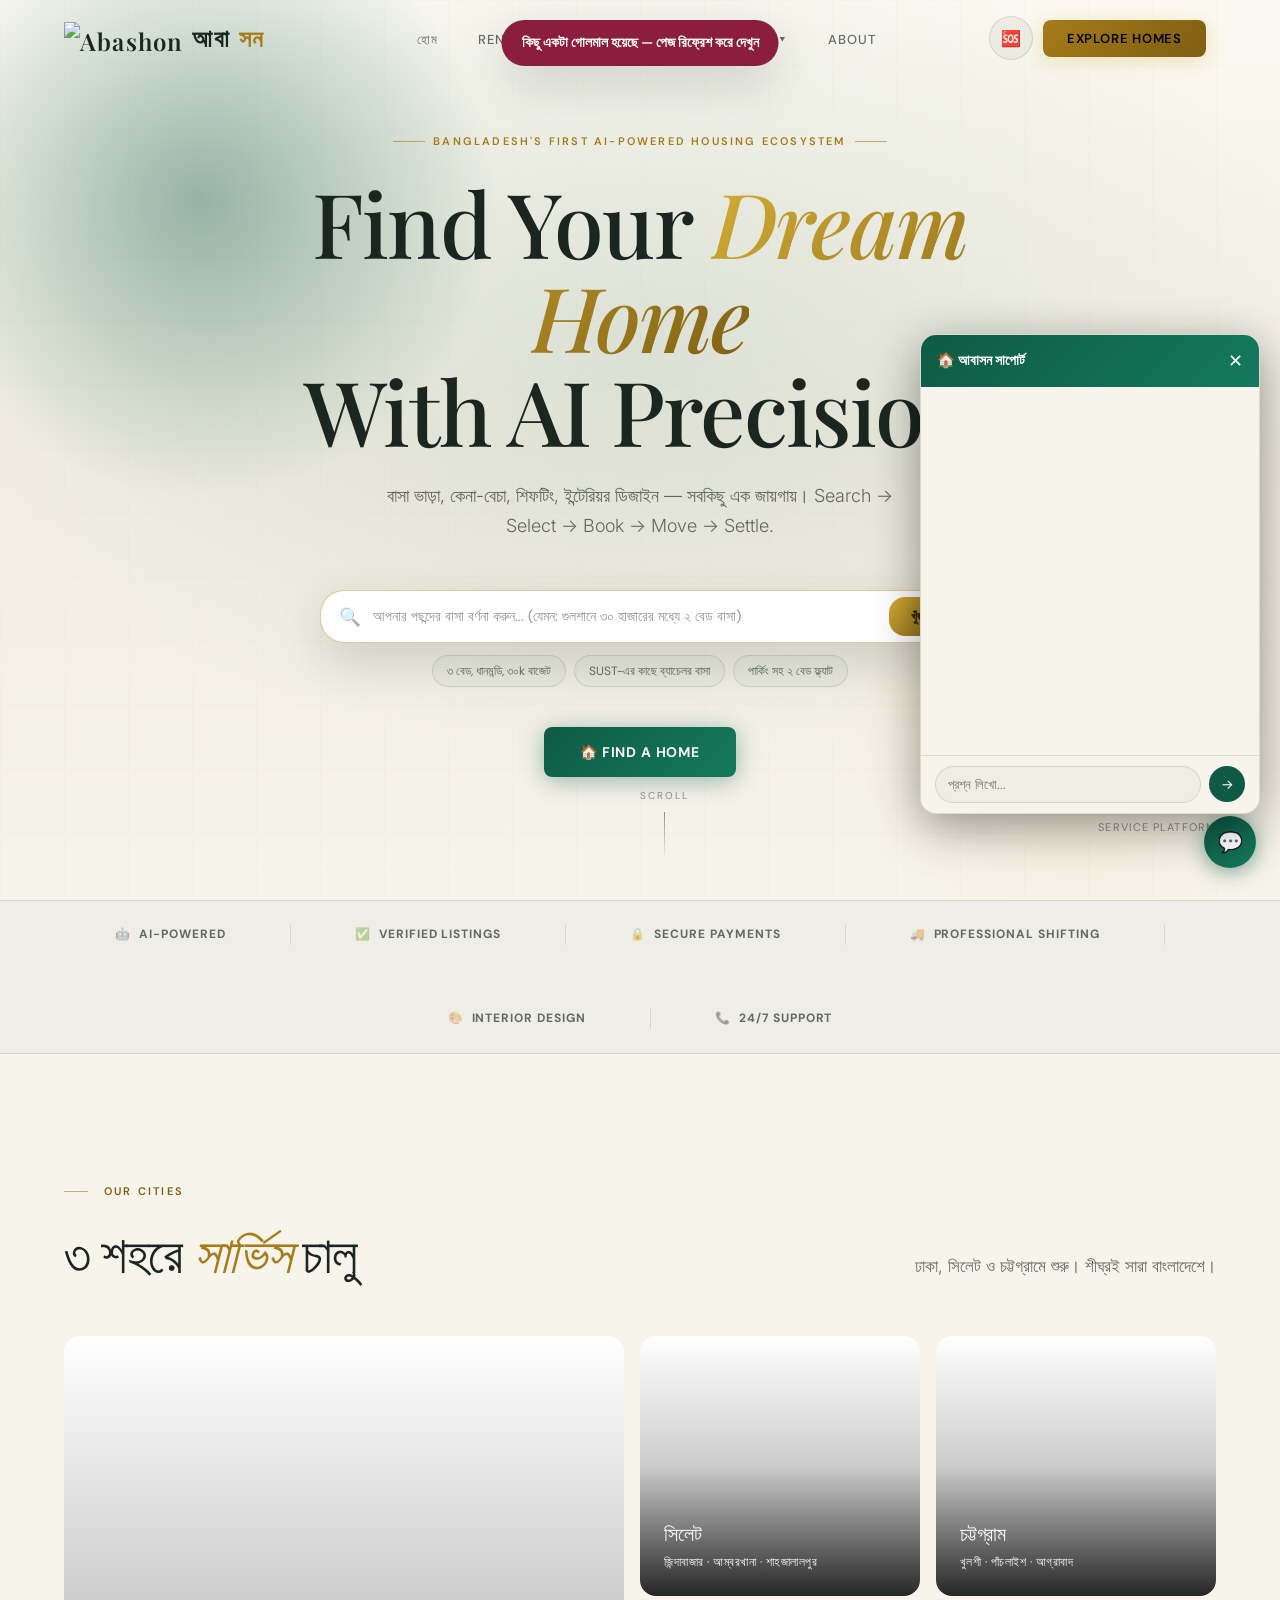
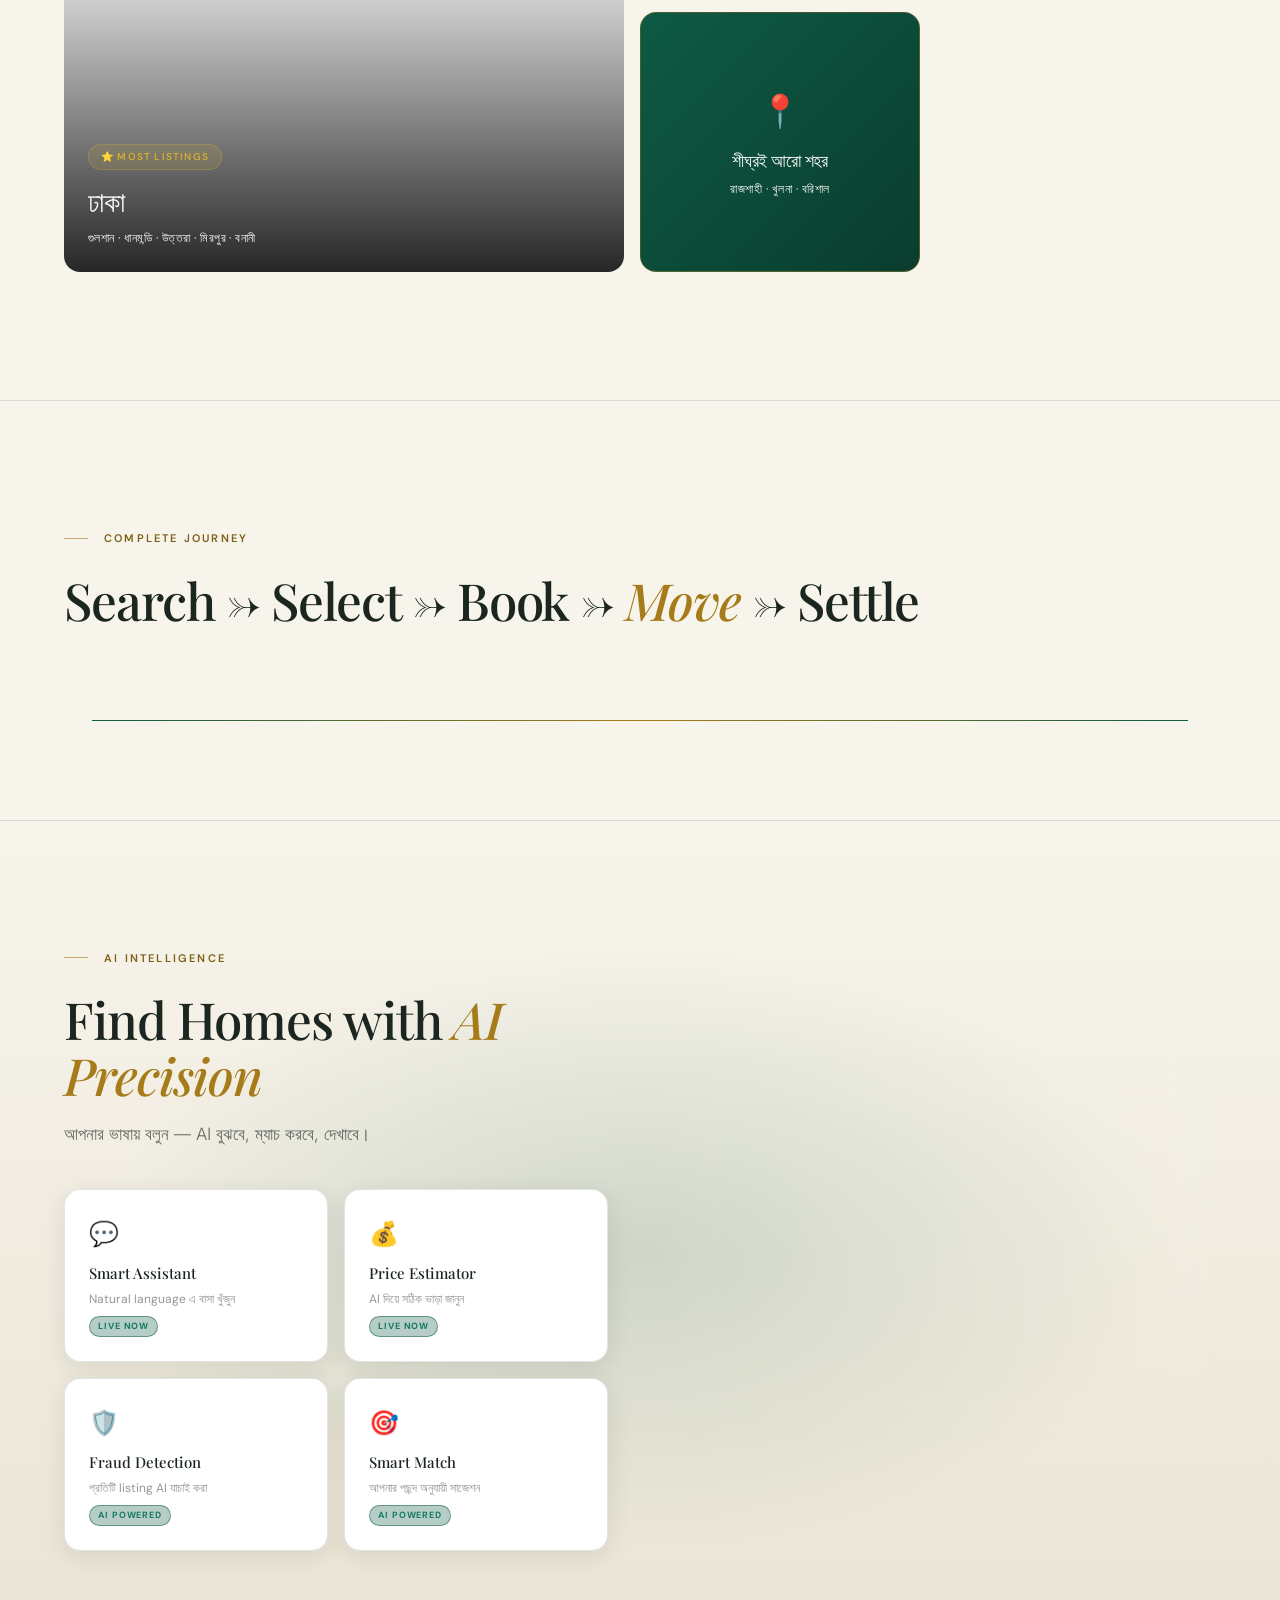
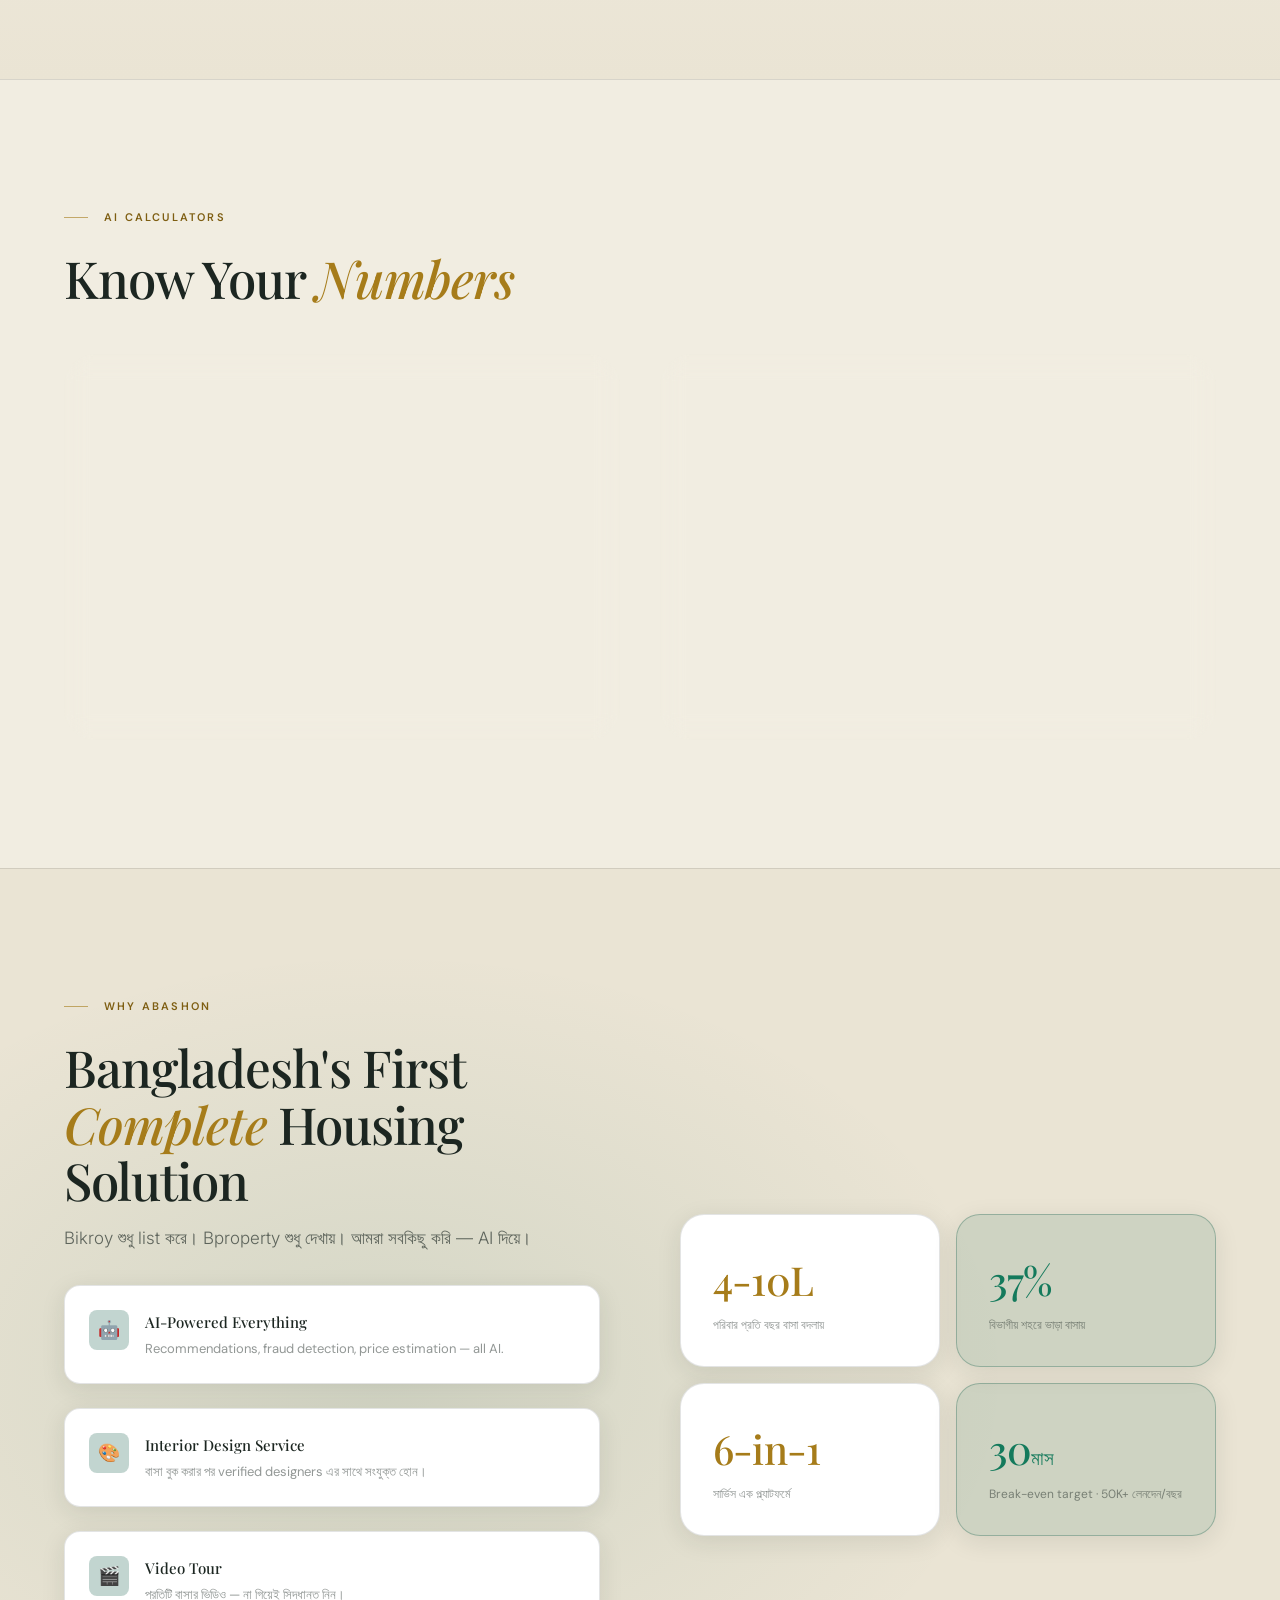
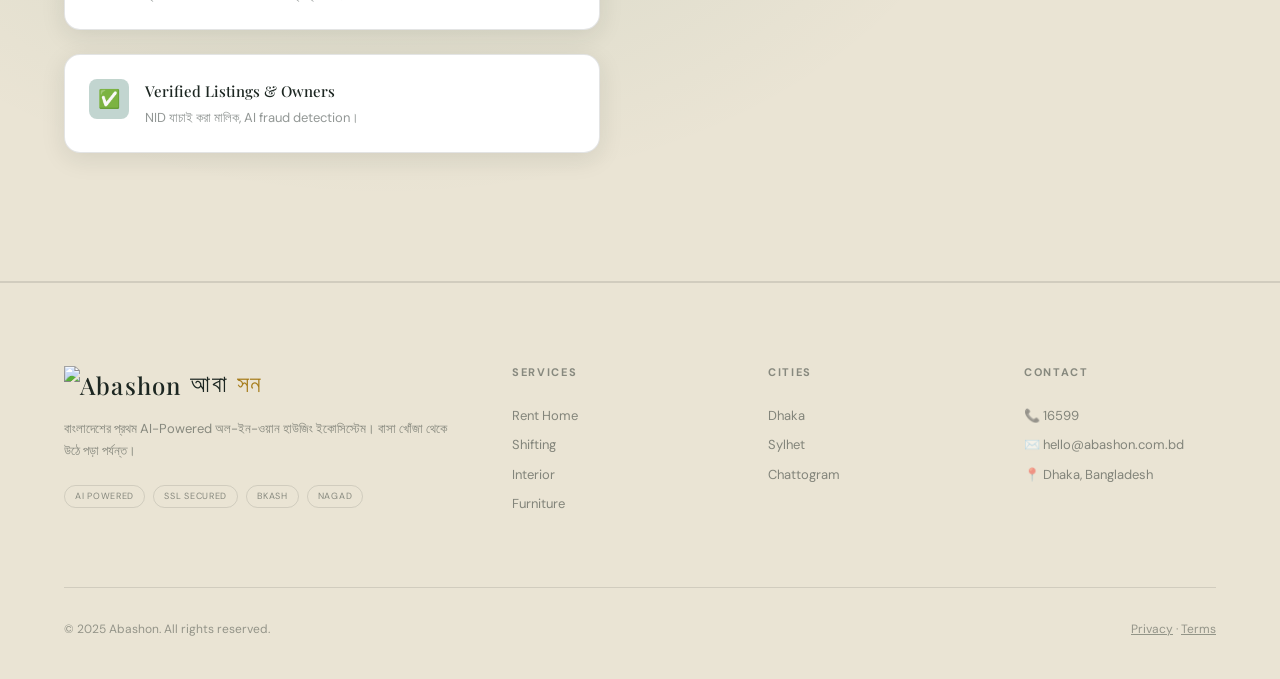
==== commit 11c5b880: "Add files via upload" ====
--- a/index.html
+++ b/index.html
@@ -821,8 +821,8 @@
       <div id="auth-ctx" class="auth-note" style="margin-bottom:18px"></div>
 
       <div class="role-toggle" id="role-toggle">
-        <div class="role-opt buyer on" id="ro-buyer" onclick="setRole('buyer')">🛒 Buyer</div>
-        <div class="role-opt seller" id="ro-seller" onclick="setRole('seller')">🏷️ Seller</div>
+        <div class="role-opt buyer on" id="ro-buyer" onclick="setRole('buyer')">🛒 ক্রেতা</div>
+        <div class="role-opt seller" id="ro-seller" onclick="setRole('seller')">🏷️ মালিক</div>
       </div>
 
       <div class="auth-tabs">
@@ -868,7 +868,7 @@
       <div class="prog-s" id="ps3"><div class="prog-dot">✓</div><div class="prog-lbl">Confirm</div></div>
     </div>
     <div class="psc on" id="psc1">
-      <div class="amt-hero"><div style="font-size:.6875rem;color:var(--white-30);margin-bottom:4px;font-family:var(--font-ui);letter-spacing:.1em;text-transform:uppercase">Advance Booking Amount</div><div class="amt-n" id="pay-amt"></div><div class="amt-label">Remaining rent paid on move-in day</div></div>
+      <div class="amt-hero"><div style="font-size:.6875rem;color:var(--white-30);margin-bottom:4px;font-family:var(--font-ui);letter-spacing:.1em;text-transform:uppercase">Booking Token (10%)</div><div class="amt-n" id="pay-amt"></div><div class="amt-label">বাসা ২৪ ঘণ্টা ধরে রাখার জন্য — বাকি ভাড়া ও প্রকৃত অগ্রিম owner-কে move-in-এ সরাসরি দিতে হবে</div></div>
       <div class="meths">
         <div class="meth sel" onclick="selM(this)"><span class="meth-icon">📱</span><div><div class="meth-name">বিকাশ</div><div class="meth-sub">Mobile Banking</div></div><div class="meth-radio"></div></div>
         <div class="meth" onclick="selM(this)"><span class="meth-icon">💚</span><div><div class="meth-name">নগদ</div><div class="meth-sub">Mobile Banking</div></div><div class="meth-radio"></div></div>
@@ -892,7 +892,7 @@
         </div>
       </div>
       <div class="pbox">
-        <div class="pr-row"><span class="pr-l">Booking Amount</span><span class="pr-v hi" id="pc-amt"></span></div>
+        <div class="pr-row"><span class="pr-l">Booking Token (10%)</span><span class="pr-v hi" id="pc-amt"></span></div>
         <div class="pr-row"><span class="pr-l">Service Charge</span><span class="pr-v">৳ 0</span></div>
         <div class="pr-row"><span class="pr-l" style="font-weight:600;color:var(--white)">Total</span><span class="pr-v hi" id="pc-tot"></span></div>
       </div>
@@ -1134,7 +1134,7 @@
       <textarea id="rl-reason" rows="3" class="form-i" style="resize:vertical" placeholder="কী সন্দেহজনক মনে হয়েছে বিস্তারিত লেখো..."></textarea>
     </div>
     <label style="display:inline-flex;align-items:center;gap:6px;margin-bottom:12px;font-family:var(--font-ui);font-size:.78rem;color:var(--white-30);cursor:pointer">📎 প্রমাণ (স্ক্রিনশট) যোগ করো<input type="file" id="rl-evidence" multiple accept=".jpg,.jpeg,.png,.pdf" style="display:none"/></label>
-    <button class="btn-pay" onclick="submitListingReport()">রিপোর্ট জমা দাও</button>
+    <button class="btn-pay" id="rl-submit-btn" onclick="submitListingReport()">রিপোর্ট জমা দাও</button>
   </div>
 </div>
 <!-- FURNITURE MODAL — int-ov-এর হুবহু প্যাটার্নে (Phase 16 — ecosystem consistency) -->
--- a/css/style.css
+++ b/css/style.css
@@ -69,6 +69,7 @@
   font-family: var(--font-body);
   background: var(--bg);
   color: var(--white);
+  line-height: 1.65;
   overflow-x: hidden;
   cursor: auto;
   -webkit-font-smoothing: antialiased;
@@ -1547,11 +1548,14 @@
   display:flex; align-items:center; gap:var(--s1);
   padding:10px var(--s2); border-radius:var(--r-sm);
   font-family:var(--font-ui); font-size:.8125rem;
-  color:var(--white-30); cursor:pointer; transition:all .2s;
-}
-.dm:hover, .dm.active {
-  background:rgba(212,175,55,.08);
-  color:var(--gold);
+  color:var(--white-30); cursor:pointer;
+  border-left:2px solid transparent;
+  transition:background .25s ease, color .25s ease, border-color .25s ease, padding-left .25s ease;
+}
+.dm:hover { background:rgba(212,175,55,.06); color:var(--white); padding-left:calc(var(--s2) + 2px); }
+.dm.active {
+  background:rgba(212,175,55,.1); color:var(--gold);
+  border-left-color:var(--gold); font-weight:600;
 }
 .dash-content { display:flex; flex-direction:column; gap:var(--s3); }
 .stat-row { display:grid; grid-template-columns:repeat(4,1fr); gap:var(--s2); }
@@ -1560,6 +1564,20 @@
   background:var(--glass);
   border:1px solid var(--border);
   border-radius:var(--r-lg); text-align:center;
+  transition:transform .3s ease, box-shadow .3s ease, border-color .3s ease;
+}
+.stat-c:hover { transform:translateY(-3px); box-shadow:var(--sh-card); border-color:var(--border-gold); }
+
+/* ল্যাপটপ/narrow-window রেঞ্জ (768-1100px আগে সম্পূর্ণ ফাঁকা ছিল) — half-screen snapped window,
+   ছোট ল্যাপটপ (1024-1366px হলেও multi-tasking-এ actual viewport এই রেঞ্জে নেমে আসে প্রায়ই) */
+@media(max-width:1024px){
+  .dash-grid { grid-template-columns:220px 1fr; gap:var(--s3); }
+  .dash-side { position:static; top:auto; padding:var(--s3); }
+  .stat-row { grid-template-columns:repeat(2,1fr); }
+}
+@media(max-width:820px){
+  .dash-grid { grid-template-columns:1fr; }
+  .dash-side { position:static; }
 }
 .stat-n {
   font-family:var(--font-display); font-size:1.75rem;
